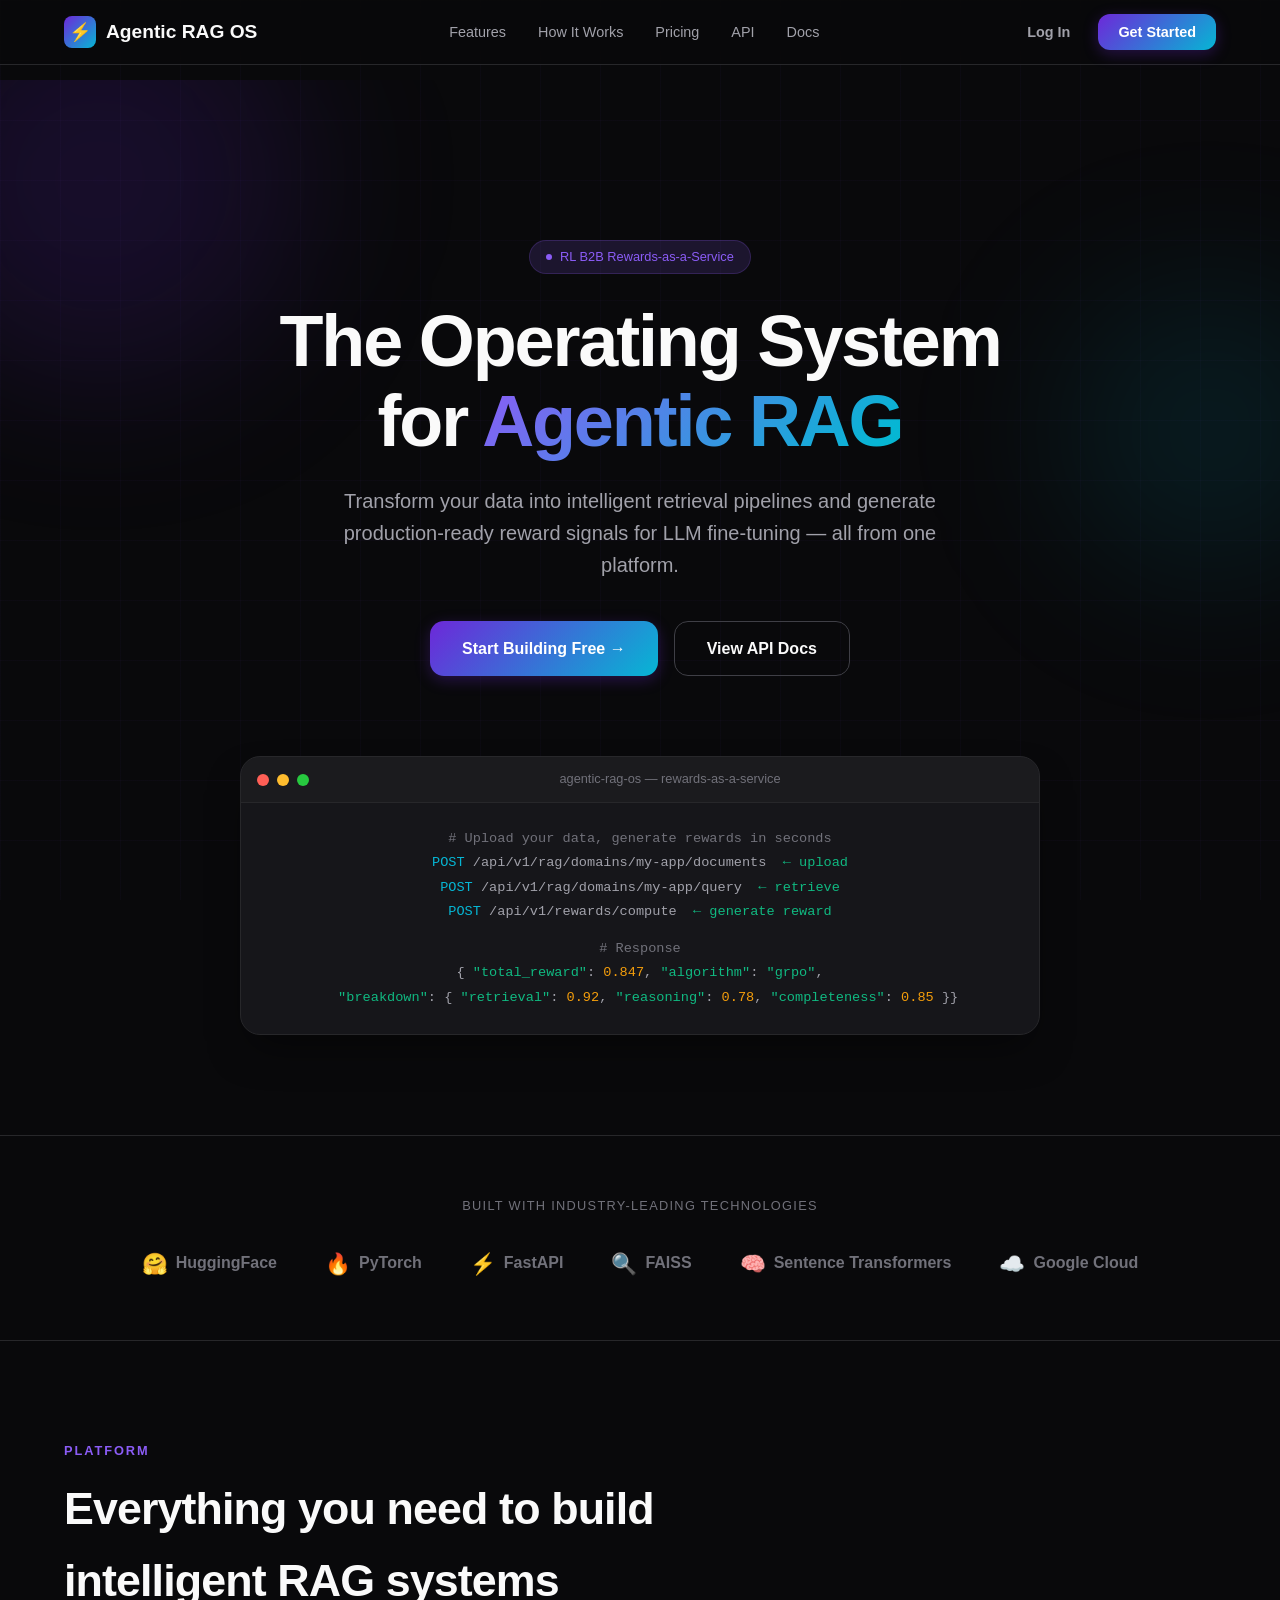
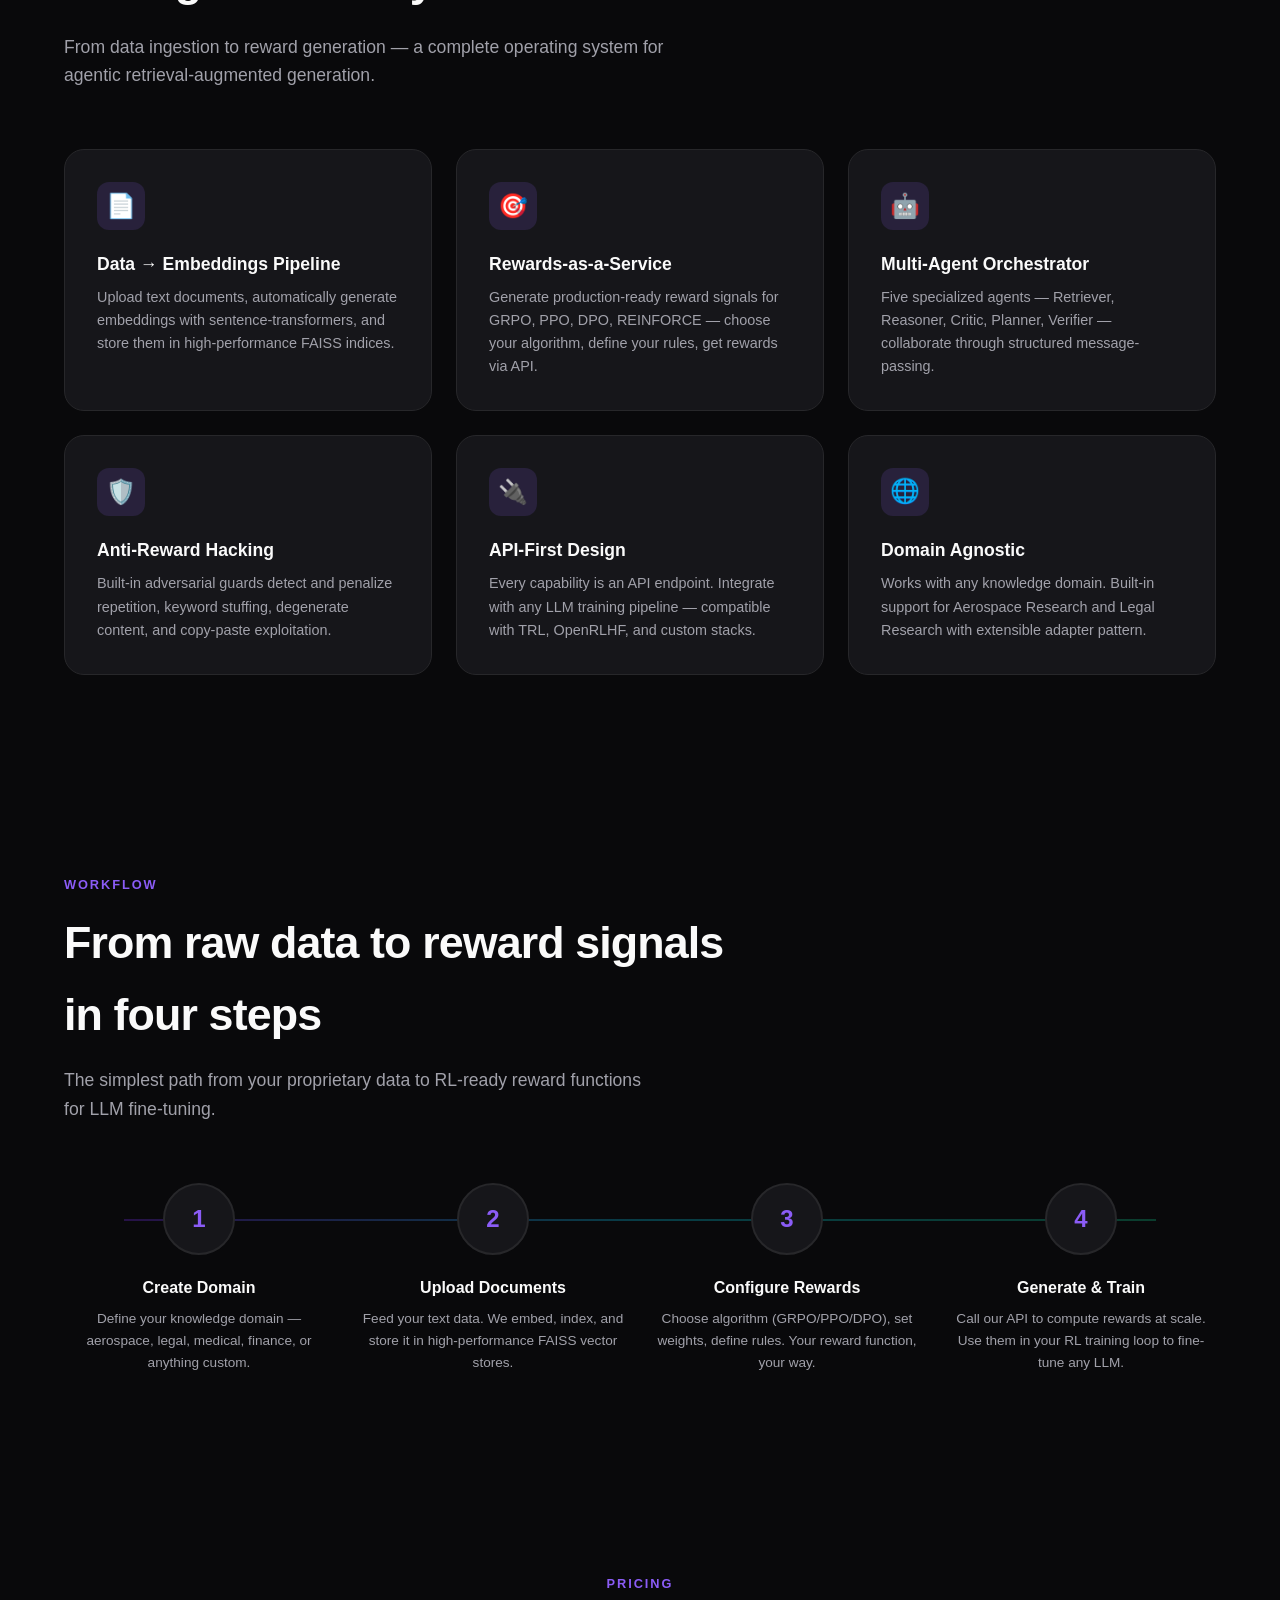
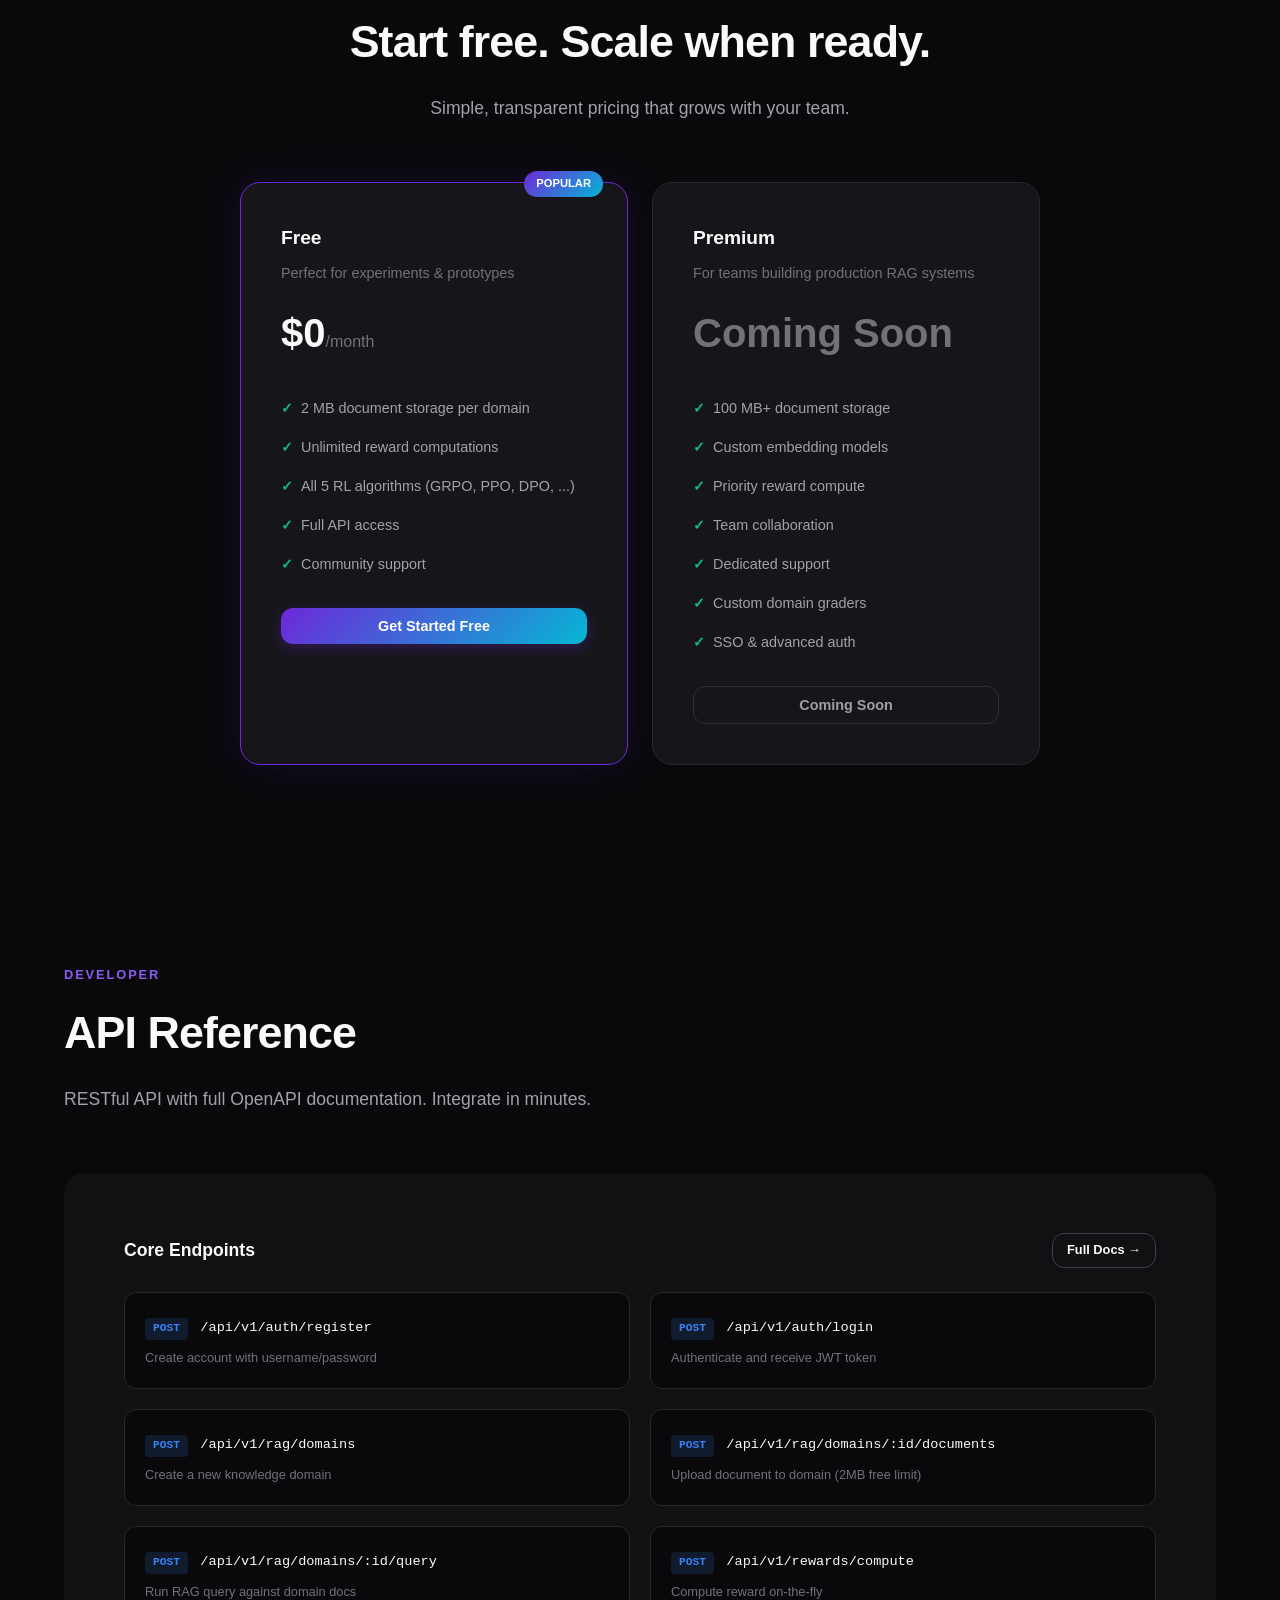
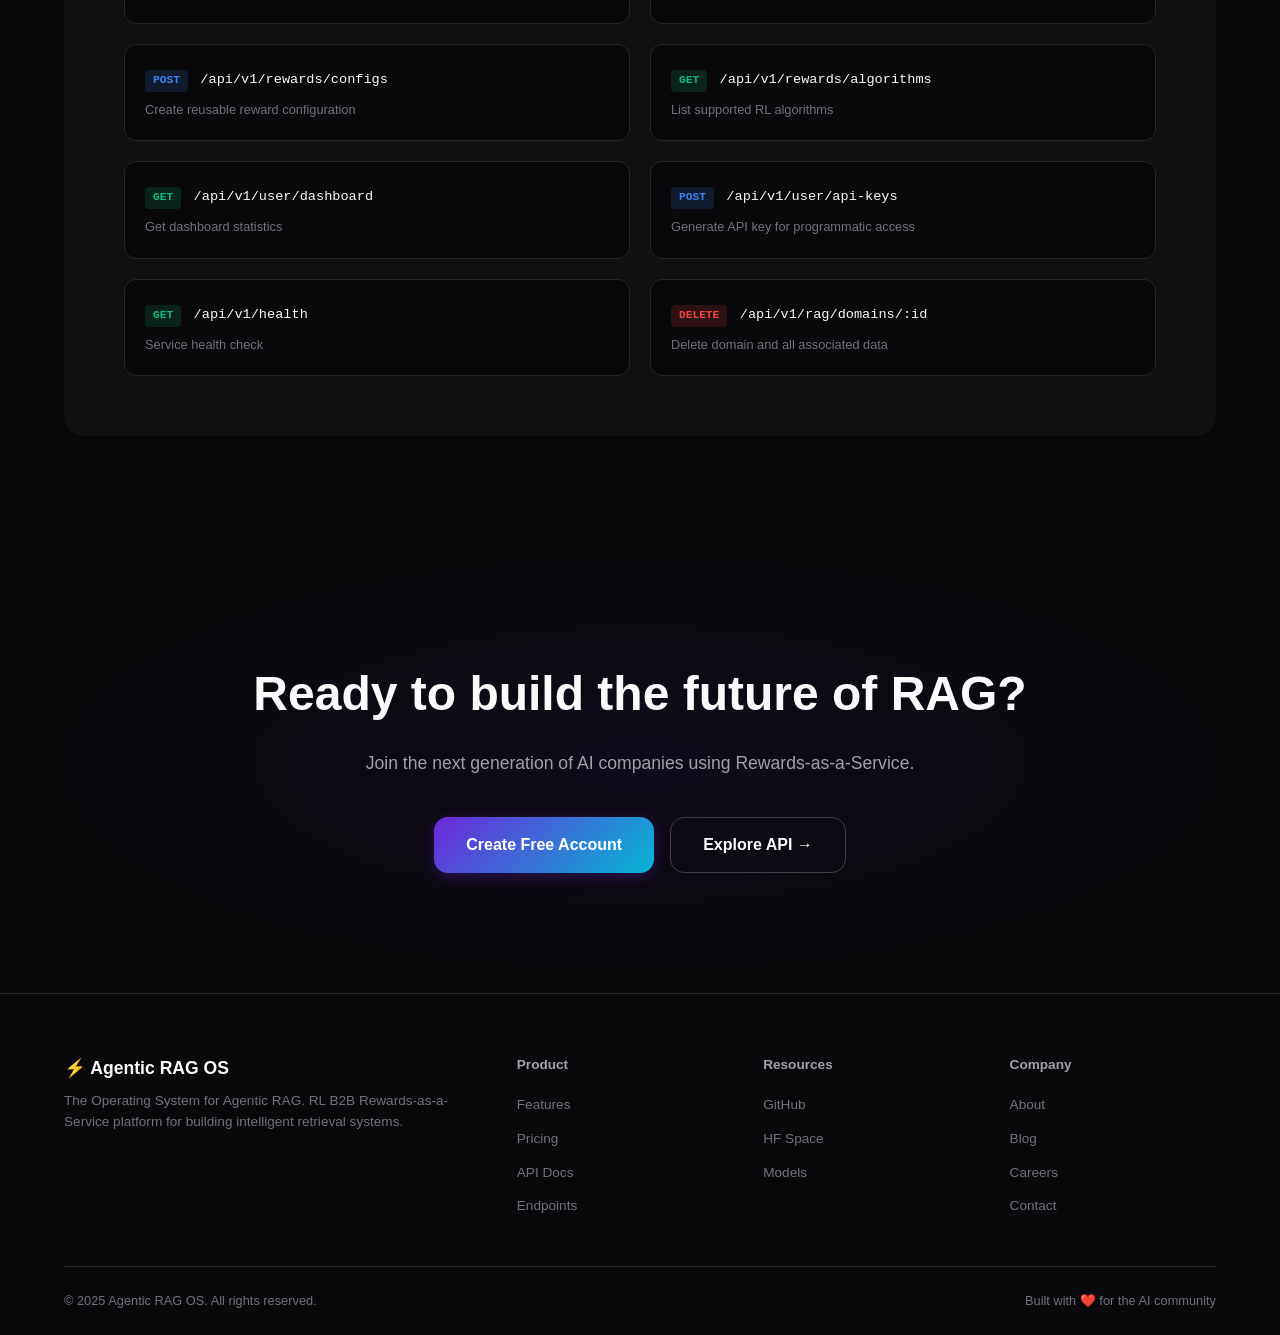
==== agentic_rag_os/frontend/index.html @ 62d11c6d "feat: add Agentic RAG OS — full-stack RL B2B RaaS platform - Full backend API (FastAPI): auth, RAG p" ====
<!DOCTYPE html>
<html lang="en">
<head>
    <meta charset="UTF-8">
    <meta name="viewport" content="width=device-width, initial-scale=1.0">
    <title>Agentic RAG OS — The Operating System for Agentic RAG</title>
    <link rel="icon" type="image/svg+xml" href="data:image/svg+xml,<svg xmlns='http://www.w3.org/2000/svg' viewBox='0 0 100 100'><text y='.9em' font-size='90'>⚡</text></svg>">
    <style>
        /* ============================================================
           AGENTIC RAG OS — Dark Theme Premium UI
           ============================================================ */
        :root {
            --bg-primary: #09090b;
            --bg-secondary: #111113;
            --bg-card: #16161a;
            --bg-card-hover: #1c1c21;
            --border: #27272a;
            --border-light: #3f3f46;
            --text-primary: #fafafa;
            --text-secondary: #a1a1aa;
            --text-muted: #71717a;
            --accent: #6d28d9;
            --accent-light: #8b5cf6;
            --accent-glow: rgba(139, 92, 246, 0.15);
            --accent-2: #06b6d4;
            --accent-3: #10b981;
            --gradient-1: linear-gradient(135deg, #6d28d9 0%, #06b6d4 100%);
            --gradient-2: linear-gradient(135deg, #8b5cf6 0%, #06b6d4 50%, #10b981 100%);
            --radius: 12px;
            --radius-lg: 20px;
            --shadow: 0 4px 6px -1px rgba(0,0,0,0.3);
            --shadow-lg: 0 20px 40px -12px rgba(0,0,0,0.5);
            --transition: all 0.3s cubic-bezier(0.4, 0, 0.2, 1);
        }

        * { margin: 0; padding: 0; box-sizing: border-box; }

        html {
            scroll-behavior: smooth;
            font-size: 16px;
        }

        body {
            font-family: -apple-system, BlinkMacSystemFont, 'Inter', 'Segoe UI', sans-serif;
            background: var(--bg-primary);
            color: var(--text-primary);
            line-height: 1.6;
            overflow-x: hidden;
            -webkit-font-smoothing: antialiased;
        }

        /* ---- Scrollbar ---- */
        ::-webkit-scrollbar { width: 6px; }
        ::-webkit-scrollbar-track { background: transparent; }
        ::-webkit-scrollbar-thumb { background: var(--border-light); border-radius: 3px; }

        /* ---- Animations ---- */
        @keyframes fadeInUp {
            from { opacity: 0; transform: translateY(30px); }
            to { opacity: 1; transform: translateY(0); }
        }
        @keyframes fadeIn {
            from { opacity: 0; }
            to { opacity: 1; }
        }
        @keyframes float {
            0%, 100% { transform: translateY(0); }
            50% { transform: translateY(-10px); }
        }
        @keyframes pulse-glow {
            0%, 100% { box-shadow: 0 0 20px rgba(139, 92, 246, 0.1); }
            50% { box-shadow: 0 0 40px rgba(139, 92, 246, 0.3); }
        }
        @keyframes gradient-shift {
            0% { background-position: 0% 50%; }
            50% { background-position: 100% 50%; }
            100% { background-position: 0% 50%; }
        }
        @keyframes slide-in-right {
            from { opacity: 0; transform: translateX(40px); }
            to { opacity: 1; transform: translateX(0); }
        }
        @keyframes orbit {
            from { transform: rotate(0deg) translateX(120px) rotate(0deg); }
            to { transform: rotate(360deg) translateX(120px) rotate(-360deg); }
        }
        @keyframes typewriter {
            from { width: 0; }
            to { width: 100%; }
        }
        @keyframes blink {
            50% { border-color: transparent; }
        }
        @keyframes count-up {
            from { opacity: 0; transform: scale(0.5); }
            to { opacity: 1; transform: scale(1); }
        }
        @keyframes shimmer {
            0% { background-position: -200% 0; }
            100% { background-position: 200% 0; }
        }

        .animate-in { animation: fadeInUp 0.7s ease-out forwards; opacity: 0; }
        .animate-in:nth-child(2) { animation-delay: 0.1s; }
        .animate-in:nth-child(3) { animation-delay: 0.2s; }
        .animate-in:nth-child(4) { animation-delay: 0.3s; }

        /* ---- Grid Background ---- */
        .grid-bg {
            position: fixed;
            inset: 0;
            background-image:
                linear-gradient(rgba(139,92,246,0.03) 1px, transparent 1px),
                linear-gradient(90deg, rgba(139,92,246,0.03) 1px, transparent 1px);
            background-size: 60px 60px;
            pointer-events: none;
            z-index: 0;
        }

        /* ---- Glow Orbs ---- */
        .glow-orb {
            position: absolute;
            border-radius: 50%;
            filter: blur(80px);
            pointer-events: none;
            z-index: 0;
        }
        .glow-orb-1 { width: 400px; height: 400px; background: rgba(109,40,217,0.15); top: -100px; left: -100px; }
        .glow-orb-2 { width: 300px; height: 300px; background: rgba(6,182,212,0.1); top: 200px; right: -80px; }
        .glow-orb-3 { width: 350px; height: 350px; background: rgba(16,185,129,0.08); bottom: -100px; left: 30%; }

        /* ---- Container ---- */
        .container {
            max-width: 1200px;
            margin: 0 auto;
            padding: 0 24px;
            position: relative;
            z-index: 1;
        }

        /* ============ NAVBAR ============ */
        .navbar {
            position: fixed;
            top: 0;
            left: 0;
            right: 0;
            z-index: 100;
            background: rgba(9,9,11,0.8);
            backdrop-filter: blur(20px);
            border-bottom: 1px solid var(--border);
            transition: var(--transition);
        }
        .navbar .container {
            display: flex;
            align-items: center;
            justify-content: space-between;
            height: 64px;
        }
        .nav-brand {
            display: flex;
            align-items: center;
            gap: 10px;
            font-size: 1.2rem;
            font-weight: 700;
            text-decoration: none;
            color: var(--text-primary);
        }
        .nav-brand .logo {
            width: 32px;
            height: 32px;
            background: var(--gradient-1);
            border-radius: 8px;
            display: flex;
            align-items: center;
            justify-content: center;
            font-size: 18px;
        }
        .nav-links {
            display: flex;
            align-items: center;
            gap: 32px;
            list-style: none;
        }
        .nav-links a {
            color: var(--text-secondary);
            text-decoration: none;
            font-size: 0.9rem;
            font-weight: 500;
            transition: var(--transition);
        }
        .nav-links a:hover { color: var(--text-primary); }
        .nav-actions { display: flex; gap: 12px; align-items: center; }

        /* ---- Buttons ---- */
        .btn {
            display: inline-flex;
            align-items: center;
            gap: 8px;
            padding: 10px 20px;
            border-radius: var(--radius);
            font-size: 0.9rem;
            font-weight: 600;
            cursor: pointer;
            border: none;
            transition: var(--transition);
            text-decoration: none;
        }
        .btn-primary {
            background: var(--gradient-1);
            color: white;
            box-shadow: 0 4px 15px rgba(109,40,217,0.3);
        }
        .btn-primary:hover {
            transform: translateY(-2px);
            box-shadow: 0 8px 25px rgba(109,40,217,0.4);
        }
        .btn-secondary {
            background: transparent;
            color: var(--text-primary);
            border: 1px solid var(--border-light);
        }
        .btn-secondary:hover {
            background: var(--bg-card);
            border-color: var(--accent-light);
        }
        .btn-ghost {
            background: transparent;
            color: var(--text-secondary);
            padding: 8px 16px;
        }
        .btn-ghost:hover { color: var(--text-primary); }
        .btn-lg { padding: 14px 32px; font-size: 1rem; border-radius: 14px; }
        .btn-sm { padding: 6px 14px; font-size: 0.8rem; }
        .btn-icon { padding: 8px; border-radius: 8px; }

        /* ============ HERO ============ */
        .hero {
            padding: 160px 0 100px;
            position: relative;
            overflow: hidden;
            text-align: center;
        }
        .hero-badge {
            display: inline-flex;
            align-items: center;
            gap: 8px;
            padding: 6px 16px;
            background: var(--accent-glow);
            border: 1px solid rgba(139,92,246,0.2);
            border-radius: 100px;
            font-size: 0.8rem;
            color: var(--accent-light);
            margin-bottom: 28px;
            animation: fadeIn 0.8s ease-out;
        }
        .hero-badge .dot {
            width: 6px;
            height: 6px;
            background: var(--accent-light);
            border-radius: 50%;
            animation: pulse-glow 2s ease-in-out infinite;
        }
        .hero h1 {
            font-size: clamp(2.5rem, 6vw, 4.5rem);
            font-weight: 800;
            line-height: 1.1;
            letter-spacing: -0.03em;
            margin-bottom: 24px;
            animation: fadeInUp 0.8s ease-out;
        }
        .hero h1 .gradient-text {
            background: var(--gradient-2);
            background-size: 200% auto;
            -webkit-background-clip: text;
            -webkit-text-fill-color: transparent;
            animation: gradient-shift 4s ease infinite;
        }
        .hero-subtitle {
            font-size: 1.25rem;
            color: var(--text-secondary);
            max-width: 640px;
            margin: 0 auto 40px;
            animation: fadeInUp 0.8s ease-out 0.2s forwards;
            opacity: 0;
        }
        .hero-actions {
            display: flex;
            gap: 16px;
            justify-content: center;
            animation: fadeInUp 0.8s ease-out 0.4s forwards;
            opacity: 0;
        }

        /* Hero visual */
        .hero-visual {
            margin-top: 80px;
            position: relative;
            animation: fadeInUp 1s ease-out 0.6s forwards;
            opacity: 0;
        }
        .hero-terminal {
            background: var(--bg-card);
            border: 1px solid var(--border);
            border-radius: var(--radius-lg);
            padding: 0;
            max-width: 800px;
            margin: 0 auto;
            overflow: hidden;
            box-shadow: var(--shadow-lg);
        }
        .terminal-header {
            display: flex;
            align-items: center;
            gap: 8px;
            padding: 12px 16px;
            background: rgba(255,255,255,0.02);
            border-bottom: 1px solid var(--border);
        }
        .terminal-dot {
            width: 12px;
            height: 12px;
            border-radius: 50%;
        }
        .terminal-dot.red { background: #ff5f56; }
        .terminal-dot.yellow { background: #ffbd2e; }
        .terminal-dot.green { background: #27c93f; }
        .terminal-title {
            flex: 1;
            text-align: center;
            font-size: 0.8rem;
            color: var(--text-muted);
        }
        .terminal-body {
            padding: 24px;
            font-family: 'SF Mono', 'Fira Code', monospace;
            font-size: 0.85rem;
            line-height: 1.8;
            color: var(--text-secondary);
        }
        .terminal-body .cmd { color: var(--accent-2); }
        .terminal-body .str { color: var(--accent-3); }
        .terminal-body .comment { color: var(--text-muted); }
        .terminal-body .num { color: #f59e0b; }

        /* ============ LOGOS BAR ============ */
        .logos-bar {
            padding: 60px 0;
            border-top: 1px solid var(--border);
            border-bottom: 1px solid var(--border);
        }
        .logos-bar p {
            text-align: center;
            font-size: 0.8rem;
            color: var(--text-muted);
            text-transform: uppercase;
            letter-spacing: 0.1em;
            margin-bottom: 30px;
        }
        .logos-grid {
            display: flex;
            justify-content: center;
            align-items: center;
            gap: 48px;
            flex-wrap: wrap;
        }
        .logo-item {
            font-size: 1rem;
            font-weight: 600;
            color: var(--text-muted);
            transition: var(--transition);
            display: flex;
            align-items: center;
            gap: 8px;
        }
        .logo-item:hover { color: var(--text-secondary); }
        .logo-item span { font-size: 1.3rem; }

        /* ============ SECTION BASE ============ */
        section {
            padding: 100px 0;
            position: relative;
        }
        .section-label {
            font-size: 0.8rem;
            text-transform: uppercase;
            letter-spacing: 0.15em;
            color: var(--accent-light);
            font-weight: 600;
            margin-bottom: 12px;
        }
        .section-title {
            font-size: clamp(1.8rem, 4vw, 2.8rem);
            font-weight: 800;
            letter-spacing: -0.02em;
            margin-bottom: 16px;
        }
        .section-desc {
            font-size: 1.1rem;
            color: var(--text-secondary);
            max-width: 600px;
            margin-bottom: 60px;
        }

        /* ============ FEATURES ============ */
        .features-grid {
            display: grid;
            grid-template-columns: repeat(3, 1fr);
            gap: 24px;
        }
        .feature-card {
            background: var(--bg-card);
            border: 1px solid var(--border);
            border-radius: var(--radius-lg);
            padding: 32px;
            transition: var(--transition);
            position: relative;
            overflow: hidden;
        }
        .feature-card::before {
            content: '';
            position: absolute;
            top: 0;
            left: 0;
            right: 0;
            height: 2px;
            background: var(--gradient-1);
            opacity: 0;
            transition: var(--transition);
        }
        .feature-card:hover {
            border-color: var(--border-light);
            transform: translateY(-4px);
            box-shadow: var(--shadow-lg);
        }
        .feature-card:hover::before { opacity: 1; }
        .feature-icon {
            width: 48px;
            height: 48px;
            border-radius: 12px;
            display: flex;
            align-items: center;
            justify-content: center;
            font-size: 24px;
            margin-bottom: 20px;
            background: var(--accent-glow);
        }
        .feature-card h3 {
            font-size: 1.1rem;
            font-weight: 700;
            margin-bottom: 8px;
        }
        .feature-card p {
            color: var(--text-secondary);
            font-size: 0.9rem;
        }

        /* ============ HOW IT WORKS ============ */
        .steps-container {
            display: grid;
            grid-template-columns: repeat(4, 1fr);
            gap: 24px;
            position: relative;
        }
        .steps-container::before {
            content: '';
            position: absolute;
            top: 36px;
            left: 60px;
            right: 60px;
            height: 2px;
            background: linear-gradient(90deg, var(--accent) 0%, var(--accent-2) 50%, var(--accent-3) 100%);
            opacity: 0.3;
        }
        .step-item {
            text-align: center;
            position: relative;
        }
        .step-number {
            width: 72px;
            height: 72px;
            border-radius: 50%;
            background: var(--bg-card);
            border: 2px solid var(--border);
            display: flex;
            align-items: center;
            justify-content: center;
            margin: 0 auto 20px;
            font-size: 1.5rem;
            font-weight: 800;
            color: var(--accent-light);
            transition: var(--transition);
            position: relative;
            z-index: 1;
        }
        .step-item:hover .step-number {
            border-color: var(--accent-light);
            box-shadow: 0 0 30px rgba(139,92,246,0.2);
        }
        .step-item h3 {
            font-size: 1rem;
            font-weight: 700;
            margin-bottom: 8px;
        }
        .step-item p {
            font-size: 0.85rem;
            color: var(--text-secondary);
        }

        /* ============ PRICING ============ */
        .pricing-grid {
            display: grid;
            grid-template-columns: repeat(2, 1fr);
            gap: 24px;
            max-width: 800px;
            margin: 0 auto;
        }
        .price-card {
            background: var(--bg-card);
            border: 1px solid var(--border);
            border-radius: var(--radius-lg);
            padding: 40px;
            transition: var(--transition);
        }
        .price-card.featured {
            border-color: var(--accent);
            box-shadow: 0 0 40px rgba(109,40,217,0.15);
            position: relative;
        }
        .price-card.featured::before {
            content: 'POPULAR';
            position: absolute;
            top: -12px;
            right: 24px;
            background: var(--gradient-1);
            color: white;
            font-size: 0.7rem;
            font-weight: 700;
            padding: 4px 12px;
            border-radius: 100px;
        }
        .price-card h3 {
            font-size: 1.2rem;
            font-weight: 700;
            margin-bottom: 8px;
        }
        .price-card .price {
            font-size: 2.5rem;
            font-weight: 800;
            margin: 16px 0;
        }
        .price-card .price span { font-size: 1rem; color: var(--text-muted); font-weight: 400; }
        .price-card ul {
            list-style: none;
            margin: 24px 0;
        }
        .price-card li {
            padding: 8px 0;
            font-size: 0.9rem;
            color: var(--text-secondary);
            display: flex;
            align-items: center;
            gap: 8px;
        }
        .price-card li::before {
            content: '✓';
            color: var(--accent-3);
            font-weight: 700;
        }

        /* ============ API DOCS ============ */
        .api-section { background: var(--bg-secondary); border-radius: var(--radius-lg); padding: 60px; margin-top: 40px; }
        .api-grid { display: grid; grid-template-columns: repeat(2, 1fr); gap: 20px; }
        .api-card {
            background: var(--bg-primary);
            border: 1px solid var(--border);
            border-radius: var(--radius);
            padding: 20px;
            transition: var(--transition);
        }
        .api-card:hover {
            border-color: var(--border-light);
        }
        .api-method {
            display: inline-block;
            padding: 2px 8px;
            border-radius: 4px;
            font-size: 0.7rem;
            font-weight: 700;
            font-family: monospace;
            margin-right: 8px;
        }
        .api-method.get { background: rgba(16,185,129,0.15); color: #10b981; }
        .api-method.post { background: rgba(59,130,246,0.15); color: #3b82f6; }
        .api-method.delete { background: rgba(239,68,68,0.15); color: #ef4444; }
        .api-path {
            font-family: 'SF Mono', monospace;
            font-size: 0.85rem;
            color: var(--text-primary);
        }
        .api-desc {
            font-size: 0.8rem;
            color: var(--text-muted);
            margin-top: 8px;
        }

        /* ============ CTA ============ */
        .cta-section {
            text-align: center;
            padding: 120px 0;
            position: relative;
        }
        .cta-section::before {
            content: '';
            position: absolute;
            inset: 0;
            background: radial-gradient(ellipse at center, rgba(109,40,217,0.08) 0%, transparent 70%);
            pointer-events: none;
        }
        .cta-section h2 {
            font-size: clamp(2rem, 4vw, 3rem);
            font-weight: 800;
            margin-bottom: 16px;
        }
        .cta-section p {
            font-size: 1.1rem;
            color: var(--text-secondary);
            margin-bottom: 40px;
        }

        /* ============ FOOTER ============ */
        .footer {
            padding: 60px 0 30px;
            border-top: 1px solid var(--border);
        }
        .footer-grid {
            display: grid;
            grid-template-columns: 2fr 1fr 1fr 1fr;
            gap: 40px;
            margin-bottom: 40px;
        }
        .footer-brand h3 { font-size: 1.1rem; font-weight: 700; margin-bottom: 8px; }
        .footer-brand p { color: var(--text-muted); font-size: 0.85rem; }
        .footer h4 { font-size: 0.85rem; font-weight: 600; margin-bottom: 16px; color: var(--text-secondary); }
        .footer ul { list-style: none; }
        .footer li { margin-bottom: 8px; }
        .footer a { color: var(--text-muted); text-decoration: none; font-size: 0.85rem; transition: var(--transition); }
        .footer a:hover { color: var(--text-primary); }
        .footer-bottom {
            display: flex;
            justify-content: space-between;
            align-items: center;
            padding-top: 24px;
            border-top: 1px solid var(--border);
            font-size: 0.8rem;
            color: var(--text-muted);
        }

        /* ============ DASHBOARD (SPA views) ============ */
        .app-view { display: none; min-height: 100vh; padding-top: 80px; }
        .app-view.active { display: block; }

        .dashboard-header {
            display: flex;
            justify-content: space-between;
            align-items: center;
            margin-bottom: 32px;
        }
        .dashboard-header h1 { font-size: 1.8rem; font-weight: 700; }

        .stats-grid {
            display: grid;
            grid-template-columns: repeat(4, 1fr);
            gap: 20px;
            margin-bottom: 40px;
        }
        .stat-card {
            background: var(--bg-card);
            border: 1px solid var(--border);
            border-radius: var(--radius);
            padding: 24px;
            transition: var(--transition);
        }
        .stat-card:hover { border-color: var(--border-light); }
        .stat-label { font-size: 0.8rem; color: var(--text-muted); margin-bottom: 8px; }
        .stat-value { font-size: 2rem; font-weight: 800; }
        .stat-value.accent { color: var(--accent-light); }

        .card {
            background: var(--bg-card);
            border: 1px solid var(--border);
            border-radius: var(--radius-lg);
            padding: 32px;
            margin-bottom: 24px;
        }
        .card h2 { font-size: 1.3rem; font-weight: 700; margin-bottom: 20px; }

        /* Tables */
        .data-table { width: 100%; border-collapse: collapse; }
        .data-table th {
            text-align: left;
            padding: 12px 16px;
            font-size: 0.8rem;
            font-weight: 600;
            color: var(--text-muted);
            text-transform: uppercase;
            letter-spacing: 0.05em;
            border-bottom: 1px solid var(--border);
        }
        .data-table td {
            padding: 12px 16px;
            font-size: 0.9rem;
            border-bottom: 1px solid var(--border);
            color: var(--text-secondary);
        }
        .data-table tr:hover td { background: rgba(255,255,255,0.02); }

        /* Forms */
        .form-group { margin-bottom: 20px; }
        .form-group label {
            display: block;
            font-size: 0.85rem;
            font-weight: 600;
            margin-bottom: 6px;
            color: var(--text-secondary);
        }
        .form-input {
            width: 100%;
            padding: 10px 14px;
            background: var(--bg-primary);
            border: 1px solid var(--border);
            border-radius: 8px;
            color: var(--text-primary);
            font-size: 0.9rem;
            transition: var(--transition);
        }
        .form-input:focus {
            outline: none;
            border-color: var(--accent-light);
            box-shadow: 0 0 0 3px var(--accent-glow);
        }
        .form-select {
            appearance: none;
            width: 100%;
            padding: 10px 14px;
            background: var(--bg-primary) url("data:image/svg+xml,%3Csvg xmlns='http://www.w3.org/2000/svg' width='12' height='8' fill='%2371717a'%3E%3Cpath d='M6 8L0 0h12z'/%3E%3C/svg%3E") no-repeat right 14px center;
            border: 1px solid var(--border);
            border-radius: 8px;
            color: var(--text-primary);
            font-size: 0.9rem;
            cursor: pointer;
        }
        textarea.form-input {
            resize: vertical;
            min-height: 100px;
            font-family: 'SF Mono', monospace;
            font-size: 0.85rem;
        }

        /* Tags */
        .tag {
            display: inline-block;
            padding: 2px 10px;
            border-radius: 100px;
            font-size: 0.75rem;
            font-weight: 600;
        }
        .tag-success { background: rgba(16,185,129,0.15); color: #10b981; }
        .tag-info { background: rgba(59,130,246,0.15); color: #3b82f6; }
        .tag-warning { background: rgba(245,158,11,0.15); color: #f59e0b; }

        /* Modal */
        .modal-overlay {
            display: none;
            position: fixed;
            inset: 0;
            background: rgba(0,0,0,0.6);
            backdrop-filter: blur(4px);
            z-index: 200;
            align-items: center;
            justify-content: center;
        }
        .modal-overlay.active { display: flex; }
        .modal {
            background: var(--bg-card);
            border: 1px solid var(--border);
            border-radius: var(--radius-lg);
            padding: 32px;
            width: 90%;
            max-width: 500px;
            animation: fadeInUp 0.3s ease-out;
        }
        .modal h2 { font-size: 1.3rem; margin-bottom: 20px; }
        .modal-actions { display: flex; gap: 12px; justify-content: flex-end; margin-top: 24px; }

        /* Toast */
        .toast-container {
            position: fixed;
            top: 80px;
            right: 24px;
            z-index: 300;
            display: flex;
            flex-direction: column;
            gap: 8px;
        }
        .toast {
            background: var(--bg-card);
            border: 1px solid var(--border);
            border-radius: var(--radius);
            padding: 12px 20px;
            font-size: 0.85rem;
            animation: slide-in-right 0.3s ease-out;
            box-shadow: var(--shadow-lg);
            max-width: 360px;
        }
        .toast.success { border-left: 3px solid var(--accent-3); }
        .toast.error { border-left: 3px solid #ef4444; }
        .toast.info { border-left: 3px solid var(--accent-2); }

        /* Auth Modal */
        .auth-tabs { display: flex; gap: 0; margin-bottom: 24px; }
        .auth-tab {
            flex: 1;
            padding: 12px;
            text-align: center;
            cursor: pointer;
            font-weight: 600;
            font-size: 0.9rem;
            color: var(--text-muted);
            border-bottom: 2px solid var(--border);
            transition: var(--transition);
            background: none;
            border-top: none;
            border-left: none;
            border-right: none;
        }
        .auth-tab.active { color: var(--accent-light); border-bottom-color: var(--accent-light); }
        .auth-divider {
            display: flex;
            align-items: center;
            gap: 16px;
            margin: 20px 0;
            color: var(--text-muted);
            font-size: 0.8rem;
        }
        .auth-divider::before, .auth-divider::after {
            content: '';
            flex: 1;
            height: 1px;
            background: var(--border);
        }
        .github-btn {
            width: 100%;
            padding: 12px;
            background: #24292e;
            color: white;
            border: 1px solid #444;
            border-radius: 8px;
            font-size: 0.9rem;
            font-weight: 600;
            cursor: pointer;
            display: flex;
            align-items: center;
            justify-content: center;
            gap: 10px;
            transition: var(--transition);
        }
        .github-btn:hover { background: #2d333b; }
        .github-btn svg { width: 20px; height: 20px; fill: white; }

        /* Reward playground */
        .reward-playground {
            background: var(--bg-secondary);
            border: 1px solid var(--border);
            border-radius: var(--radius-lg);
            padding: 32px;
        }
        .reward-result {
            margin-top: 24px;
            padding: 24px;
            background: var(--bg-primary);
            border: 1px solid var(--border);
            border-radius: var(--radius);
        }
        .reward-score {
            font-size: 3rem;
            font-weight: 800;
            text-align: center;
            margin: 16px 0;
        }
        .reward-breakdown {
            display: grid;
            grid-template-columns: repeat(auto-fit, minmax(150px, 1fr));
            gap: 12px;
        }
        .reward-bar {
            background: var(--bg-card);
            border-radius: 8px;
            padding: 12px;
        }
        .reward-bar-label {
            font-size: 0.75rem;
            color: var(--text-muted);
            margin-bottom: 8px;
        }
        .reward-bar-track {
            width: 100%;
            height: 6px;
            background: var(--border);
            border-radius: 3px;
            overflow: hidden;
        }
        .reward-bar-fill {
            height: 100%;
            border-radius: 3px;
            transition: width 0.5s ease;
        }

        /* Mobile sidebar for dashboard */
        .sidebar { display: none; }

        /* ============ RESPONSIVE ============ */
        @media (max-width: 1024px) {
            .features-grid { grid-template-columns: repeat(2, 1fr); }
            .steps-container { grid-template-columns: repeat(2, 1fr); }
            .steps-container::before { display: none; }
            .footer-grid { grid-template-columns: repeat(2, 1fr); }
            .stats-grid { grid-template-columns: repeat(2, 1fr); }
            .api-grid { grid-template-columns: 1fr; }
        }
        @media (max-width: 768px) {
            .nav-links { display: none; }
            .features-grid { grid-template-columns: 1fr; }
            .pricing-grid { grid-template-columns: 1fr; }
            .steps-container { grid-template-columns: 1fr; }
            .footer-grid { grid-template-columns: 1fr; }
            .hero h1 { font-size: 2.2rem; }
            .stats-grid { grid-template-columns: 1fr 1fr; }
        }
    </style>
</head>
<body>
    <div class="grid-bg"></div>
    <div class="toast-container" id="toastContainer"></div>

    <!-- ============ NAVBAR ============ -->
    <nav class="navbar" id="navbar">
        <div class="container">
            <a href="#" class="nav-brand" onclick="showView('landing')">
                <div class="logo">⚡</div>
                <span>Agentic RAG OS</span>
            </a>
            <ul class="nav-links" id="navLinks">
                <li><a href="#features" onclick="showView('landing')">Features</a></li>
                <li><a href="#how-it-works" onclick="showView('landing')">How It Works</a></li>
                <li><a href="#pricing" onclick="showView('landing')">Pricing</a></li>
                <li><a href="#api-reference" onclick="showView('landing')">API</a></li>
                <li><a href="/api/docs" target="_blank">Docs</a></li>
            </ul>
            <div class="nav-actions" id="navActions">
                <button class="btn btn-ghost" id="navLoginBtn" onclick="showAuthModal()">Log In</button>
                <button class="btn btn-primary" id="navSignupBtn" onclick="showAuthModal('register')">Get Started</button>
                <div style="display:none" id="navUserMenu">
                    <button class="btn btn-secondary btn-sm" onclick="showView('dashboard')">Dashboard</button>
                    <button class="btn btn-ghost btn-sm" onclick="logout()">Logout</button>
                </div>
            </div>
        </div>
    </nav>

    <!-- ============ AUTH MODAL ============ -->
    <div class="modal-overlay" id="authModal">
        <div class="modal">
            <div class="auth-tabs">
                <button class="auth-tab active" id="tabLogin" onclick="switchAuthTab('login')">Sign In</button>
                <button class="auth-tab" id="tabRegister" onclick="switchAuthTab('register')">Create Account</button>
            </div>

            <button class="github-btn" onclick="githubLogin()">
                <svg viewBox="0 0 24 24"><path d="M12 0C5.37 0 0 5.37 0 12c0 5.31 3.435 9.795 8.205 11.385.6.105.825-.255.825-.57 0-.285-.015-1.23-.015-2.235-3.015.555-3.795-.735-4.035-1.41-.135-.345-.72-1.41-1.23-1.695-.42-.225-1.02-.78-.015-.795.945-.015 1.62.87 1.845 1.23 1.08 1.815 2.805 1.305 3.495.99.105-.78.42-1.305.765-1.605-2.67-.3-5.46-1.335-5.46-5.925 0-1.305.465-2.385 1.23-3.225-.12-.3-.54-1.53.12-3.18 0 0 1.005-.315 3.3 1.23.96-.27 1.98-.405 3-.405s2.04.135 3 .405c2.295-1.56 3.3-1.23 3.3-1.23.66 1.65.24 2.88.12 3.18.765.84 1.23 1.905 1.23 3.225 0 4.605-2.805 5.625-5.475 5.925.435.375.81 1.095.81 2.22 0 1.605-.015 2.895-.015 3.3 0 .315.225.69.825.57A12.02 12.02 0 0024 12c0-6.63-5.37-12-12-12z"/></svg>
                Continue with GitHub
            </button>

            <div class="auth-divider">or</div>

            <form id="authForm" onsubmit="handleAuth(event)">
                <div class="form-group" id="usernameGroup">
                    <label>Username</label>
                    <input type="text" class="form-input" id="authUsername" placeholder="your_username" required>
                </div>
                <div class="form-group" id="emailGroup" style="display:none">
                    <label>Email</label>
                    <input type="email" class="form-input" id="authEmail" placeholder="you@company.com">
                </div>
                <div class="form-group">
                    <label>Password</label>
                    <input type="password" class="form-input" id="authPassword" placeholder="••••••••" required minlength="8">
                </div>
                <button type="submit" class="btn btn-primary" style="width:100%; justify-content:center; margin-top:8px;" id="authSubmitBtn">Sign In</button>
            </form>

            <div style="text-align:center; margin-top:16px">
                <button class="btn btn-ghost btn-sm" onclick="closeAuthModal()">Cancel</button>
            </div>
        </div>
    </div>

    <!-- ============ LANDING PAGE ============ -->
    <div class="app-view active" id="viewLanding">
        <!-- HERO -->
        <section class="hero">
            <div class="glow-orb glow-orb-1"></div>
            <div class="glow-orb glow-orb-2"></div>
            <div class="container">
                <div class="hero-badge">
                    <span class="dot"></span>
                    RL B2B Rewards-as-a-Service
                </div>
                <h1>
                    The Operating System<br>
                    for <span class="gradient-text">Agentic RAG</span>
                </h1>
                <p class="hero-subtitle">
                    Transform your data into intelligent retrieval pipelines and generate production-ready reward signals for LLM fine-tuning — all from one platform.
                </p>
                <div class="hero-actions">
                    <button class="btn btn-primary btn-lg" onclick="showAuthModal('register')">Start Building Free →</button>
                    <a href="/api/docs" target="_blank" class="btn btn-secondary btn-lg">View API Docs</a>
                </div>

                <div class="hero-visual">
                    <div class="hero-terminal">
                        <div class="terminal-header">
                            <span class="terminal-dot red"></span>
                            <span class="terminal-dot yellow"></span>
                            <span class="terminal-dot green"></span>
                            <span class="terminal-title">agentic-rag-os — rewards-as-a-service</span>
                        </div>
                        <div class="terminal-body">
                            <div><span class="comment"># Upload your data, generate rewards in seconds</span></div>
                            <div><span class="cmd">POST</span> /api/v1/rag/domains/my-app/documents &nbsp;<span class="str">← upload</span></div>
                            <div><span class="cmd">POST</span> /api/v1/rag/domains/my-app/query &nbsp;<span class="str">← retrieve</span></div>
                            <div><span class="cmd">POST</span> /api/v1/rewards/compute &nbsp;<span class="str">← generate reward</span></div>
                            <div style="margin-top:12px"><span class="comment"># Response</span></div>
                            <div>{ <span class="str">"total_reward"</span>: <span class="num">0.847</span>, <span class="str">"algorithm"</span>: <span class="str">"grpo"</span>,</div>
                            <div>&nbsp;&nbsp;<span class="str">"breakdown"</span>: { <span class="str">"retrieval"</span>: <span class="num">0.92</span>, <span class="str">"reasoning"</span>: <span class="num">0.78</span>, <span class="str">"completeness"</span>: <span class="num">0.85</span> }}</div>
                        </div>
                    </div>
                </div>
            </div>
        </section>

        <!-- LOGOS BAR -->
        <section class="logos-bar">
            <div class="container">
                <p>Built with industry-leading technologies</p>
                <div class="logos-grid">
                    <div class="logo-item"><span>🤗</span> HuggingFace</div>
                    <div class="logo-item"><span>🔥</span> PyTorch</div>
                    <div class="logo-item"><span>⚡</span> FastAPI</div>
                    <div class="logo-item"><span>🔍</span> FAISS</div>
                    <div class="logo-item"><span>🧠</span> Sentence Transformers</div>
                    <div class="logo-item"><span>☁️</span> Google Cloud</div>
                </div>
            </div>
        </section>

        <!-- FEATURES -->
        <section id="features">
            <div class="container">
                <div class="section-label">Platform</div>
                <h2 class="section-title">Everything you need to build<br>intelligent RAG systems</h2>
                <p class="section-desc">From data ingestion to reward generation — a complete operating system for agentic retrieval-augmented generation.</p>

                <div class="features-grid">
                    <div class="feature-card animate-in">
                        <div class="feature-icon">📄</div>
                        <h3>Data → Embeddings Pipeline</h3>
                        <p>Upload text documents, automatically generate embeddings with sentence-transformers, and store them in high-performance FAISS indices.</p>
                    </div>
                    <div class="feature-card animate-in">
                        <div class="feature-icon">🎯</div>
                        <h3>Rewards-as-a-Service</h3>
                        <p>Generate production-ready reward signals for GRPO, PPO, DPO, REINFORCE — choose your algorithm, define your rules, get rewards via API.</p>
                    </div>
                    <div class="feature-card animate-in">
                        <div class="feature-icon">🤖</div>
                        <h3>Multi-Agent Orchestrator</h3>
                        <p>Five specialized agents — Retriever, Reasoner, Critic, Planner, Verifier — collaborate through structured message-passing.</p>
                    </div>
                    <div class="feature-card animate-in">
                        <div class="feature-icon">🛡️</div>
                        <h3>Anti-Reward Hacking</h3>
                        <p>Built-in adversarial guards detect and penalize repetition, keyword stuffing, degenerate content, and copy-paste exploitation.</p>
                    </div>
                    <div class="feature-card animate-in">
                        <div class="feature-icon">🔌</div>
                        <h3>API-First Design</h3>
                        <p>Every capability is an API endpoint. Integrate with any LLM training pipeline — compatible with TRL, OpenRLHF, and custom stacks.</p>
                    </div>
                    <div class="feature-card animate-in">
                        <div class="feature-icon">🌐</div>
                        <h3>Domain Agnostic</h3>
                        <p>Works with any knowledge domain. Built-in support for Aerospace Research and Legal Research with extensible adapter pattern.</p>
                    </div>
                </div>
            </div>
        </section>

        <!-- HOW IT WORKS -->
        <section id="how-it-works">
            <div class="container">
                <div class="section-label">Workflow</div>
                <h2 class="section-title">From raw data to reward signals<br>in four steps</h2>
                <p class="section-desc">The simplest path from your proprietary data to RL-ready reward functions for LLM fine-tuning.</p>

                <div class="steps-container">
                    <div class="step-item animate-in">
                        <div class="step-number">1</div>
                        <h3>Create Domain</h3>
                        <p>Define your knowledge domain — aerospace, legal, medical, finance, or anything custom.</p>
                    </div>
                    <div class="step-item animate-in">
                        <div class="step-number">2</div>
                        <h3>Upload Documents</h3>
                        <p>Feed your text data. We embed, index, and store it in high-performance FAISS vector stores.</p>
                    </div>
                    <div class="step-item animate-in">
                        <div class="step-number">3</div>
                        <h3>Configure Rewards</h3>
                        <p>Choose algorithm (GRPO/PPO/DPO), set weights, define rules. Your reward function, your way.</p>
                    </div>
                    <div class="step-item animate-in">
                        <div class="step-number">4</div>
                        <h3>Generate & Train</h3>
                        <p>Call our API to compute rewards at scale. Use them in your RL training loop to fine-tune any LLM.</p>
                    </div>
                </div>
            </div>
        </section>

        <!-- PRICING -->
        <section id="pricing">
            <div class="container">
                <div style="text-align:center">
                    <div class="section-label">Pricing</div>
                    <h2 class="section-title">Start free. Scale when ready.</h2>
                    <p class="section-desc" style="margin:0 auto 60px">Simple, transparent pricing that grows with your team.</p>
                </div>

                <div class="pricing-grid">
                    <div class="price-card featured">
                        <h3>Free</h3>
                        <p style="color:var(--text-muted);font-size:0.9rem">Perfect for experiments & prototypes</p>
                        <div class="price">$0<span>/month</span></div>
                        <ul>
                            <li>2 MB document storage per domain</li>
                            <li>Unlimited reward computations</li>
                            <li>All 5 RL algorithms (GRPO, PPO, DPO, ...)</li>
                            <li>Full API access</li>
                            <li>Community support</li>
                        </ul>
                        <button class="btn btn-primary" style="width:100%;justify-content:center" onclick="showAuthModal('register')">Get Started Free</button>
                    </div>
                    <div class="price-card">
                        <h3>Premium</h3>
                        <p style="color:var(--text-muted);font-size:0.9rem">For teams building production RAG systems</p>
                        <div class="price" style="color:var(--text-muted)">Coming Soon</div>
                        <ul>
                            <li>100 MB+ document storage</li>
                            <li>Custom embedding models</li>
                            <li>Priority reward compute</li>
                            <li>Team collaboration</li>
                            <li>Dedicated support</li>
                            <li>Custom domain graders</li>
                            <li>SSO & advanced auth</li>
                        </ul>
                        <button class="btn btn-secondary" style="width:100%;justify-content:center; opacity:0.6" disabled>Coming Soon</button>
                    </div>
                </div>
            </div>
        </section>

        <!-- API REFERENCE -->
        <section id="api-reference">
            <div class="container">
                <div class="section-label">Developer</div>
                <h2 class="section-title">API Reference</h2>
                <p class="section-desc">RESTful API with full OpenAPI documentation. Integrate in minutes.</p>

                <div class="api-section">
                    <div style="display:flex; justify-content:space-between; align-items:center; margin-bottom:24px">
                        <h3 style="font-size:1.1rem">Core Endpoints</h3>
                        <a href="/api/docs" target="_blank" class="btn btn-secondary btn-sm">Full Docs →</a>
                    </div>
                    <div class="api-grid">
                        <div class="api-card">
                            <span class="api-method post">POST</span>
                            <span class="api-path">/api/v1/auth/register</span>
                            <p class="api-desc">Create account with username/password</p>
                        </div>
                        <div class="api-card">
                            <span class="api-method post">POST</span>
                            <span class="api-path">/api/v1/auth/login</span>
                            <p class="api-desc">Authenticate and receive JWT token</p>
                        </div>
                        <div class="api-card">
                            <span class="api-method post">POST</span>
                            <span class="api-path">/api/v1/rag/domains</span>
                            <p class="api-desc">Create a new knowledge domain</p>
                        </div>
                        <div class="api-card">
                            <span class="api-method post">POST</span>
                            <span class="api-path">/api/v1/rag/domains/:id/documents</span>
                            <p class="api-desc">Upload document to domain (2MB free limit)</p>
                        </div>
                        <div class="api-card">
                            <span class="api-method post">POST</span>
                            <span class="api-path">/api/v1/rag/domains/:id/query</span>
                            <p class="api-desc">Run RAG query against domain docs</p>
                        </div>
                        <div class="api-card">
                            <span class="api-method post">POST</span>
                            <span class="api-path">/api/v1/rewards/compute</span>
                            <p class="api-desc">Compute reward on-the-fly</p>
                        </div>
                        <div class="api-card">
                            <span class="api-method post">POST</span>
                            <span class="api-path">/api/v1/rewards/configs</span>
                            <p class="api-desc">Create reusable reward configuration</p>
                        </div>
                        <div class="api-card">
                            <span class="api-method get">GET</span>
                            <span class="api-path">/api/v1/rewards/algorithms</span>
                            <p class="api-desc">List supported RL algorithms</p>
                        </div>
                        <div class="api-card">
                            <span class="api-method get">GET</span>
                            <span class="api-path">/api/v1/user/dashboard</span>
                            <p class="api-desc">Get dashboard statistics</p>
                        </div>
                        <div class="api-card">
                            <span class="api-method post">POST</span>
                            <span class="api-path">/api/v1/user/api-keys</span>
                            <p class="api-desc">Generate API key for programmatic access</p>
                        </div>
                        <div class="api-card">
                            <span class="api-method get">GET</span>
                            <span class="api-path">/api/v1/health</span>
                            <p class="api-desc">Service health check</p>
                        </div>
                        <div class="api-card">
                            <span class="api-method delete">DELETE</span>
                            <span class="api-path">/api/v1/rag/domains/:id</span>
                            <p class="api-desc">Delete domain and all associated data</p>
                        </div>
                    </div>
                </div>
            </div>
        </section>

        <!-- CTA -->
        <section class="cta-section">
            <div class="container">
                <h2>Ready to build the future of RAG?</h2>
                <p>Join the next generation of AI companies using Rewards-as-a-Service.</p>
                <div style="display:flex; gap:16px; justify-content:center">
                    <button class="btn btn-primary btn-lg" onclick="showAuthModal('register')">Create Free Account</button>
                    <a href="/api/docs" target="_blank" class="btn btn-secondary btn-lg">Explore API →</a>
                </div>
            </div>
        </section>

        <!-- FOOTER -->
        <footer class="footer">
            <div class="container">
                <div class="footer-grid">
                    <div class="footer-brand">
                        <h3>⚡ Agentic RAG OS</h3>
                        <p>The Operating System for Agentic RAG. RL B2B Rewards-as-a-Service platform for building intelligent retrieval systems.</p>
                    </div>
                    <div>
                        <h4>Product</h4>
                        <ul>
                            <li><a href="#features">Features</a></li>
                            <li><a href="#pricing">Pricing</a></li>
                            <li><a href="/api/docs" target="_blank">API Docs</a></li>
                            <li><a href="#api-reference">Endpoints</a></li>
                        </ul>
                    </div>
                    <div>
                        <h4>Resources</h4>
                        <ul>
                            <li><a href="https://github.com/williyam-m/agentic-rag-gym" target="_blank">GitHub</a></li>
                            <li><a href="https://huggingface.co/spaces/williyam/agentic-rag-gym" target="_blank">HF Space</a></li>
                            <li><a href="https://huggingface.co/williyam/agentic-rag-aerospace-grpo" target="_blank">Models</a></li>
                        </ul>
                    </div>
                    <div>
                        <h4>Company</h4>
                        <ul>
                            <li><a href="#">About</a></li>
                            <li><a href="#">Blog</a></li>
                            <li><a href="#">Careers</a></li>
                            <li><a href="#">Contact</a></li>
                        </ul>
                    </div>
                </div>
                <div class="footer-bottom">
                    <span>© 2025 Agentic RAG OS. All rights reserved.</span>
                    <span>Built with ❤️ for the AI community</span>
                </div>
            </div>
        </footer>
    </div>

    <!-- ============ DASHBOARD VIEW ============ -->
    <div class="app-view" id="viewDashboard">
        <div class="container" style="padding-top:20px">
            <div class="dashboard-header">
                <h1>Dashboard</h1>
                <div style="display:flex;gap:12px">
                    <button class="btn btn-secondary btn-sm" onclick="showView('domains')">Domains</button>
                    <button class="btn btn-secondary btn-sm" onclick="showView('rewards')">Rewards</button>
                    <button class="btn btn-secondary btn-sm" onclick="showView('apikeys')">API Keys</button>
                </div>
            </div>

            <div class="stats-grid" id="dashStats">
                <div class="stat-card"><div class="stat-label">Domains</div><div class="stat-value accent" id="statDomains">0</div></div>
                <div class="stat-card"><div class="stat-label">Documents</div><div class="stat-value" id="statDocs">0</div></div>
                <div class="stat-card"><div class="stat-label">RAG Queries</div><div class="stat-value" id="statQueries">0</div></div>
                <div class="stat-card"><div class="stat-label">Storage Used</div><div class="stat-value" id="statStorage">0 KB</div></div>
            </div>

            <div class="card">
                <h2>Quick Start</h2>
                <div class="terminal-body" style="background:var(--bg-primary);border-radius:8px;padding:20px;margin-top:12px">
                    <div><span class="comment"># 1. Get your API token</span></div>
                    <div><span class="cmd">curl</span> -X POST /api/v1/auth/login -d '{"username":"you","password":"pw"}'</div>
                    <div style="margin-top:12px"><span class="comment"># 2. Create a domain</span></div>
                    <div><span class="cmd">curl</span> -X POST /api/v1/rag/domains -H "Authorization: Bearer $TOKEN" \</div>
                    <div>&nbsp;&nbsp;-d '{"name":"my-project","description":"My RAG domain"}'</div>
                    <div style="margin-top:12px"><span class="comment"># 3. Upload documents</span></div>
                    <div><span class="cmd">curl</span> -X POST /api/v1/rag/domains/$ID/documents -F "file=@data.txt"</div>
                    <div style="margin-top:12px"><span class="comment"># 4. Generate rewards</span></div>
                    <div><span class="cmd">curl</span> -X POST /api/v1/rewards/compute \</div>
                    <div>&nbsp;&nbsp;-d '{"algorithm":"grpo","query":"...","answer":"...","retrieved_docs":[...]}'</div>
                </div>
            </div>
        </div>
    </div>

    <!-- ============ DOMAINS VIEW ============ -->
    <div class="app-view" id="viewDomains">
        <div class="container" style="padding-top:20px">
            <div class="dashboard-header">
                <h1>RAG Domains</h1>
                <button class="btn btn-primary btn-sm" onclick="showCreateDomain()">+ New Domain</button>
            </div>
            <div class="card" id="domainsList">
                <p style="color:var(--text-muted)">Loading domains...</p>
            </div>

            <!-- Domain Detail -->
            <div id="domainDetail" style="display:none">
                <div class="card">
                    <div style="display:flex;justify-content:space-between;align-items:center">
                        <h2 id="domainDetailName">Domain</h2>
                        <button class="btn btn-ghost btn-sm" onclick="closeDomainDetail()">← Back</button>
                    </div>

                    <!-- Upload -->
                    <div style="margin:20px 0;padding:20px;border:2px dashed var(--border);border-radius:12px;text-align:center">
                        <p style="color:var(--text-muted);margin-bottom:12px">Upload text files (max 2MB total · Premium for more storage)</p>
                        <input type="file" id="fileInput" accept=".txt,.md,.csv,.json" style="display:none" onchange="handleFileUpload(event)">
                        <button class="btn btn-secondary btn-sm" onclick="document.getElementById('fileInput').click()">Choose File</button>
                    </div>

                    <!-- Documents table -->
                    <div id="documentsList"></div>

                    <!-- RAG Query -->
                    <div style="margin-top:24px">
                        <h3 style="font-size:1rem;margin-bottom:12px">Query Documents</h3>
                        <div style="display:flex;gap:12px">
                            <input type="text" class="form-input" id="ragQueryInput" placeholder="Enter your search query..." style="flex:1">
                            <button class="btn btn-primary btn-sm" onclick="runRAGQuery()">Search</button>
                        </div>
                        <div id="ragResults" style="margin-top:16px"></div>
                    </div>
                </div>
            </div>
        </div>
    </div>

    <!-- ============ REWARDS VIEW ============ -->
    <div class="app-view" id="viewRewards">
        <div class="container" style="padding-top:20px">
            <div class="dashboard-header">
                <h1>Rewards-as-a-Service</h1>
                <button class="btn btn-primary btn-sm" onclick="showCreateRewardConfig()">+ New Config</button>
            </div>

            <!-- Reward Playground -->
            <div class="reward-playground" style="margin-bottom:24px">
                <h3 style="margin-bottom:16px">⚡ Reward Playground</h3>
                <p style="color:var(--text-secondary);margin-bottom:20px;font-size:0.9rem">Compute rewards on-the-fly. Choose your algorithm, provide input, and see the reward breakdown instantly.</p>

                <div style="display:grid;grid-template-columns:1fr 1fr;gap:20px">
                    <div>
                        <div class="form-group">
                            <label>Algorithm</label>
                            <select class="form-select" id="playAlgorithm">
                                <option value="grpo">GRPO — Group Relative Policy Optimization</option>
                                <option value="ppo">PPO — Proximal Policy Optimization</option>
                                <option value="dpo">DPO — Direct Preference Optimization</option>
                                <option value="reinforce">REINFORCE — Policy Gradient</option>
                                <option value="custom">Custom</option>
                            </select>
                        </div>
                        <div class="form-group">
                            <label>Query</label>
                            <input type="text" class="form-input" id="playQuery" placeholder="What is the specific impulse of ion propulsion?">
                        </div>
                        <div class="form-group">
                            <label>Answer</label>
                            <textarea class="form-input" id="playAnswer" placeholder="Ion propulsion systems achieve specific impulse values of 3000-5000 seconds, significantly higher than chemical propulsion..."></textarea>
                        </div>
                        <div class="form-group">
                            <label>Retrieved Documents (one per line)</label>
                            <textarea class="form-input" id="playDocs" placeholder="Ion engines produce low thrust but extremely high specific impulse...&#10;Nuclear thermal propulsion offers thrust-to-weight ratios..."></textarea>
                        </div>
                        <button class="btn btn-primary" style="width:100%;justify-content:center" onclick="computePlaygroundReward()">Compute Reward →</button>
                    </div>
                    <div id="playgroundResult" style="display:flex;align-items:center;justify-content:center">
                        <p style="color:var(--text-muted)">Configure inputs and click compute to see reward breakdown</p>
                    </div>
                </div>
            </div>

            <!-- Reward Configs List -->
            <div class="card" id="rewardConfigsList">
                <h2>Saved Configurations</h2>
                <p style="color:var(--text-muted)">Loading...</p>
            </div>
        </div>
    </div>

    <!-- ============ API KEYS VIEW ============ -->
    <div class="app-view" id="viewApikeys">
        <div class="container" style="padding-top:20px">
            <div class="dashboard-header">
                <h1>API Keys</h1>
                <button class="btn btn-primary btn-sm" onclick="createNewAPIKey()">+ Generate Key</button>
            </div>
            <div class="card" id="apiKeysList">
                <p style="color:var(--text-muted)">Loading...</p>
            </div>
        </div>
    </div>

    <!-- ============ CREATE DOMAIN MODAL ============ -->
    <div class="modal-overlay" id="createDomainModal">
        <div class="modal">
            <h2>Create Domain</h2>
            <form onsubmit="createDomain(event)">
                <div class="form-group">
                    <label>Domain Name</label>
                    <input type="text" class="form-input" id="newDomainName" placeholder="e.g., aerospace-research" required>
                </div>
                <div class="form-group">
                    <label>Description</label>
                    <input type="text" class="form-input" id="newDomainDesc" placeholder="Knowledge base for aerospace research">
                </div>
                <div class="modal-actions">
                    <button type="button" class="btn btn-ghost" onclick="closeModal('createDomainModal')">Cancel</button>
                    <button type="submit" class="btn btn-primary">Create</button>
                </div>
            </form>
        </div>
    </div>

    <!-- ============ CREATE REWARD CONFIG MODAL ============ -->
    <div class="modal-overlay" id="createRewardModal">
        <div class="modal">
            <h2>Create Reward Config</h2>
            <form onsubmit="createRewardConfig(event)">
                <div class="form-group">
                    <label>Config Name</label>
                    <input type="text" class="form-input" id="newRewardName" placeholder="e.g., my-grpo-config" required>
                </div>
                <div class="form-group">
                    <label>Algorithm</label>
                    <select class="form-select" id="newRewardAlgo">
                        <option value="grpo">GRPO</option>
                        <option value="ppo">PPO</option>
                        <option value="dpo">DPO</option>
                        <option value="reinforce">REINFORCE</option>
                        <option value="custom">Custom</option>
                    </select>
                </div>
                <div class="form-group">
                    <label>Retrieval Weight</label>
                    <input type="number" class="form-input" id="rwRetrieval" value="0.25" step="0.05" min="0" max="1">
                </div>
                <div class="form-group">
                    <label>Reasoning Weight</label>
                    <input type="number" class="form-input" id="rwReasoning" value="0.20" step="0.05" min="0" max="1">
                </div>
                <div class="form-group">
                    <label>Completeness Weight</label>
                    <input type="number" class="form-input" id="rwCompleteness" value="0.30" step="0.05" min="0" max="1">
                </div>
                <div class="modal-actions">
                    <button type="button" class="btn btn-ghost" onclick="closeModal('createRewardModal')">Cancel</button>
                    <button type="submit" class="btn btn-primary">Create</button>
                </div>
            </form>
        </div>
    </div>

    <!-- ============ JAVASCRIPT ============ -->
    <script>
        // ==== State ====
        const API = '/api/v1';
        let token = localStorage.getItem('ragos_token') || '';
        let currentUser = null;
        let currentDomainId = null;
        let authMode = 'login';

        // ==== Init ====
        document.addEventListener('DOMContentLoaded', () => {
            if (token) {
                loadUser();
            }
            initScrollAnimations();
        });

        // ==== Scroll animations ====
        function initScrollAnimations() {
            const obs = new IntersectionObserver((entries) => {
                entries.forEach(e => {
                    if (e.isIntersecting) {
                        e.target.classList.add('animate-in');
                        obs.unobserve(e.target);
                    }
                });
            }, { threshold: 0.1 });
            document.querySelectorAll('.feature-card, .step-item').forEach(el => obs.observe(el));
        }

        // ==== Auth ====
        function showAuthModal(mode = 'login') {
            switchAuthTab(mode);
            document.getElementById('authModal').classList.add('active');
        }
        function closeAuthModal() {
            document.getElementById('authModal').classList.remove('active');
        }
        function switchAuthTab(mode) {
            authMode = mode;
            document.getElementById('tabLogin').classList.toggle('active', mode === 'login');
            document.getElementById('tabRegister').classList.toggle('active', mode === 'register');
            document.getElementById('emailGroup').style.display = mode === 'register' ? 'block' : 'none';
            document.getElementById('authSubmitBtn').textContent = mode === 'login' ? 'Sign In' : 'Create Account';
        }
        async function handleAuth(e) {
            e.preventDefault();
            const username = document.getElementById('authUsername').value;
            const password = document.getElementById('authPassword').value;
            const email = document.getElementById('authEmail').value;

            try {
                const endpoint = authMode === 'login' ? '/auth/login' : '/auth/register';
                const body = authMode === 'login'
                    ? { username, password }
                    : { username, email, password };
                const resp = await apiFetch(endpoint, 'POST', body, false);
                token = resp.access_token;
                localStorage.setItem('ragos_token', token);
                currentUser = resp.user;
                closeAuthModal();
                updateNavForUser();
                showView('dashboard');
                loadDashboard();
                toast('Welcome, ' + currentUser.username + '!', 'success');
            } catch (err) {
                toast(err.message || 'Authentication failed', 'error');
            }
        }
        function githubLogin() {
            const clientId = ''; // Will be populated from env
            if (!clientId) {
                toast('GitHub OAuth is configured on the deployed version', 'info');
                return;
            }
            window.location.href = `https://github.com/login/oauth/authorize?client_id=${clientId}&scope=user:email`;
        }
        function logout() {
            token = '';
            currentUser = null;
            localStorage.removeItem('ragos_token');
            updateNavForUser();
            showView('landing');
            toast('Logged out', 'info');
        }
        async function loadUser() {
            try {
                currentUser = await apiFetch('/user/me');
                updateNavForUser();
            } catch {
                token = '';
                localStorage.removeItem('ragos_token');
            }
        }
        function updateNavForUser() {
            const loggedIn = !!currentUser;
            document.getElementById('navLoginBtn').style.display = loggedIn ? 'none' : '';
            document.getElementById('navSignupBtn').style.display = loggedIn ? 'none' : '';
            document.getElementById('navUserMenu').style.display = loggedIn ? 'flex' : 'none';
        }

        // ==== View Switching ====
        function showView(view) {
            document.querySelectorAll('.app-view').forEach(v => v.classList.remove('active'));
            const el = document.getElementById('view' + view.charAt(0).toUpperCase() + view.slice(1));
            if (el) el.classList.add('active');

            if (view === 'dashboard') loadDashboard();
            if (view === 'domains') loadDomains();
            if (view === 'rewards') loadRewards();
            if (view === 'apikeys') loadAPIKeys();
        }

        // ==== Dashboard ====
        async function loadDashboard() {
            try {
                const stats = await apiFetch('/user/dashboard');
                document.getElementById('statDomains').textContent = stats.total_domains;
                document.getElementById('statDocs').textContent = stats.total_documents;
                document.getElementById('statQueries').textContent = stats.total_queries;
                const kb = Math.round(stats.storage_used_bytes / 1024);
                document.getElementById('statStorage').textContent = kb > 1024 ? (kb / 1024).toFixed(1) + ' MB' : kb + ' KB';
            } catch {}
        }

        // ==== Domains ====
        async function loadDomains() {
            try {
                const domains = await apiFetch('/rag/domains');
                const el = document.getElementById('domainsList');
                if (domains.length === 0) {
                    el.innerHTML = '<p style="color:var(--text-muted)">No domains yet. Create one to get started.</p>';
                    return;
                }
                el.innerHTML = `<table class="data-table"><thead><tr><th>Name</th><th>Documents</th><th>Size</th><th>Created</th><th></th></tr></thead><tbody>` +
                    domains.map(d => `<tr>
                        <td><strong style="color:var(--text-primary)">${esc(d.name)}</strong><br><span style="font-size:0.8rem;color:var(--text-muted)">${esc(d.description)}</span></td>
                        <td>${d.document_count}</td>
                        <td>${formatBytes(d.total_size_bytes)}</td>
                        <td>${new Date(d.created_at).toLocaleDateString()}</td>
                        <td><button class="btn btn-ghost btn-sm" onclick="openDomain('${d.id}','${esc(d.name)}')">Open →</button></td>
                    </tr>`).join('') +
                    '</tbody></table>';
            } catch (err) {
                toast(err.message, 'error');
            }
        }
        function showCreateDomain() { document.getElementById('createDomainModal').classList.add('active'); }
        async function createDomain(e) {
            e.preventDefault();
            try {
                await apiFetch('/rag/domains', 'POST', {
                    name: document.getElementById('newDomainName').value,
                    description: document.getElementById('newDomainDesc').value
                });
                closeModal('createDomainModal');
                loadDomains();
                toast('Domain created', 'success');
            } catch (err) { toast(err.message, 'error'); }
        }
        async function openDomain(id, name) {
            currentDomainId = id;
            document.getElementById('domainDetailName').textContent = name;
            document.getElementById('domainDetail').style.display = 'block';
            document.getElementById('domainsList').style.display = 'none';
            await loadDocuments();
        }
        function closeDomainDetail() {
            document.getElementById('domainDetail').style.display = 'none';
            document.getElementById('domainsList').style.display = 'block';
            currentDomainId = null;
        }
        async function loadDocuments() {
            if (!currentDomainId) return;
            try {
                const docs = await apiFetch(`/rag/domains/${currentDomainId}/documents`);
                const el = document.getElementById('documentsList');
                if (docs.length === 0) {
                    el.innerHTML = '<p style="color:var(--text-muted)">No documents yet. Upload a text file above.</p>';
                    return;
                }
                el.innerHTML = `<table class="data-table"><thead><tr><th>Filename</th><th>Size</th><th>Uploaded</th><th></th></tr></thead><tbody>` +
                    docs.map(d => `<tr>
                        <td>${esc(d.filename)}</td>
                        <td>${formatBytes(d.size_bytes)}</td>
                        <td>${new Date(d.created_at).toLocaleDateString()}</td>
                        <td><button class="btn btn-ghost btn-sm" onclick="deleteDoc('${d.id}')" style="color:#ef4444">Delete</button></td>
                    </tr>`).join('') +
                    '</tbody></table>';
            } catch (err) { toast(err.message, 'error'); }
        }
        async function handleFileUpload(e) {
            const file = e.target.files[0];
            if (!file) return;
            const form = new FormData();
            form.append('file', file);
            try {
                const resp = await fetch(`${API}/rag/domains/${currentDomainId}/documents`, {
                    method: 'POST',
                    headers: { 'Authorization': `Bearer ${token}` },
                    body: form,
                });
                if (!resp.ok) {
                    const err = await resp.json();
                    throw new Error(err.detail || 'Upload failed');
                }
                toast('Document uploaded', 'success');
                await loadDocuments();
            } catch (err) { toast(err.message, 'error'); }
            e.target.value = '';
        }
        async function deleteDoc(docId) {
            if (!confirm('Delete this document?')) return;
            try {
                await apiFetch(`/rag/domains/${currentDomainId}/documents/${docId}`, 'DELETE');
                toast('Document deleted', 'success');
                await loadDocuments();
            } catch (err) { toast(err.message, 'error'); }
        }
        async function runRAGQuery() {
            const query = document.getElementById('ragQueryInput').value.trim();
            if (!query) return;
            try {
                const result = await apiFetch(`/rag/domains/${currentDomainId}/query`, 'POST', { query, top_k: 5 });
                const el = document.getElementById('ragResults');
                if (result.results.length === 0) {
                    el.innerHTML = '<p style="color:var(--text-muted)">No results found.</p>';
                    return;
                }
                el.innerHTML = result.results.map((r, i) => `
                    <div style="padding:12px;background:var(--bg-primary);border:1px solid var(--border);border-radius:8px;margin-bottom:8px">
                        <div style="display:flex;justify-content:space-between;margin-bottom:4px">
                            <span style="font-weight:600;font-size:0.85rem">Result ${i + 1}</span>
                            <span class="tag tag-info">Score: ${r.score.toFixed(4)}</span>
                        </div>
                        <p style="font-size:0.85rem;color:var(--text-secondary)">${esc(r.content.substring(0, 300))}${r.content.length > 300 ? '...' : ''}</p>
                    </div>
                `).join('');
            } catch (err) { toast(err.message, 'error'); }
        }

        // ==== Rewards ====
        async function loadRewards() {
            try {
                const configs = await apiFetch('/rewards/configs');
                const el = document.getElementById('rewardConfigsList');
                if (configs.length === 0) {
                    el.innerHTML = '<h2>Saved Configurations</h2><p style="color:var(--text-muted)">No reward configs yet. Create one or use the playground above.</p>';
                    return;
                }
                el.innerHTML = '<h2>Saved Configurations</h2>' +
                    `<table class="data-table"><thead><tr><th>Name</th><th>Algorithm</th><th>Created</th><th></th></tr></thead><tbody>` +
                    configs.map(c => `<tr>
                        <td><strong style="color:var(--text-primary)">${esc(c.name)}</strong></td>
                        <td><span class="tag tag-info">${c.algorithm.toUpperCase()}</span></td>
                        <td>${new Date(c.created_at).toLocaleDateString()}</td>
                        <td><button class="btn btn-ghost btn-sm" onclick="deleteRewardConfig('${c.id}')" style="color:#ef4444">Delete</button></td>
                    </tr>`).join('') +
                    '</tbody></table>';
            } catch (err) { toast(err.message, 'error'); }
        }
        function showCreateRewardConfig() { document.getElementById('createRewardModal').classList.add('active'); }
        async function createRewardConfig(e) {
            e.preventDefault();
            try {
                await apiFetch('/rewards/configs', 'POST', {
                    name: document.getElementById('newRewardName').value,
                    algorithm: document.getElementById('newRewardAlgo').value,
                    config: {
                        retrieval_relevance_weight: parseFloat(document.getElementById('rwRetrieval').value),
                        reasoning_quality_weight: parseFloat(document.getElementById('rwReasoning').value),
                        answer_completeness_weight: parseFloat(document.getElementById('rwCompleteness').value),
                        efficiency_weight: 0.15,
                        anti_hack_weight: 0.10,
                    }
                });
                closeModal('createRewardModal');
                loadRewards();
                toast('Reward config created', 'success');
            } catch (err) { toast(err.message, 'error'); }
        }
        async function deleteRewardConfig(id) {
            if (!confirm('Delete this reward config?')) return;
            try {
                await apiFetch(`/rewards/configs/${id}`, 'DELETE');
                loadRewards();
                toast('Config deleted', 'success');
            } catch (err) { toast(err.message, 'error'); }
        }
        async function computePlaygroundReward() {
            const algo = document.getElementById('playAlgorithm').value;
            const query = document.getElementById('playQuery').value;
            const answer = document.getElementById('playAnswer').value;
            const docsText = document.getElementById('playDocs').value;
            const docs = docsText.split('\n').filter(l => l.trim());

            try {
                const result = await apiFetch('/rewards/compute', 'POST', {
                    algorithm: algo,
                    query, answer,
                    retrieved_docs: docs,
                    config: {}
                });
                const el = document.getElementById('playgroundResult');
                const score = result.total_reward;
                const color = score > 0.7 ? '#10b981' : score > 0.4 ? '#f59e0b' : '#ef4444';
                el.innerHTML = `
                    <div style="width:100%">
                        <div class="reward-result">
                            <div style="text-align:center;font-size:0.8rem;color:var(--text-muted);text-transform:uppercase;letter-spacing:0.1em">Total Reward</div>
                            <div class="reward-score" style="color:${color}">${score.toFixed(4)}</div>
                            <div style="text-align:center;margin-bottom:20px"><span class="tag tag-info">${result.algorithm.toUpperCase()}</span></div>
                            <div class="reward-breakdown">
                                ${Object.entries(result.breakdown).map(([k, v]) => {
                                    const barColor = k === 'anti_hack_penalty' ? '#ef4444' : 'var(--accent-light)';
                                    return `<div class="reward-bar">
                                        <div class="reward-bar-label">${k.replace(/_/g, ' ')}</div>
                                        <div style="display:flex;justify-content:space-between;font-size:0.85rem;margin-bottom:4px">
                                            <span>${v.toFixed(4)}</span>
                                        </div>
                                        <div class="reward-bar-track">
                                            <div class="reward-bar-fill" style="width:${Math.min(v * 100, 100)}%;background:${barColor}"></div>
                                        </div>
                                    </div>`;
                                }).join('')}
                            </div>
                            ${result.metadata.description ? `<p style="margin-top:16px;font-size:0.8rem;color:var(--text-muted);text-align:center">${result.metadata.description}</p>` : ''}
                        </div>
                    </div>`;
            } catch (err) { toast(err.message, 'error'); }
        }

        // ==== API Keys ====
        async function loadAPIKeys() {
            try {
                const keys = await apiFetch('/user/api-keys');
                const el = document.getElementById('apiKeysList');
                if (keys.length === 0) {
                    el.innerHTML = '<p style="color:var(--text-muted)">No API keys. Generate one for programmatic access.</p>';
                    return;
                }
                el.innerHTML = `<table class="data-table"><thead><tr><th>Name</th><th>Key</th><th>Created</th><th>Last Used</th><th></th></tr></thead><tbody>` +
                    keys.map(k => `<tr>
                        <td>${esc(k.name)}</td>
                        <td><code style="color:var(--accent-2)">${k.key_prefix}</code></td>
                        <td>${new Date(k.created_at).toLocaleDateString()}</td>
                        <td>${k.last_used ? new Date(k.last_used).toLocaleDateString() : 'Never'}</td>
                        <td><button class="btn btn-ghost btn-sm" onclick="revokeKey('${k.id}')" style="color:#ef4444">Revoke</button></td>
                    </tr>`).join('') +
                    '</tbody></table>';
            } catch (err) { toast(err.message, 'error'); }
        }
        async function createNewAPIKey() {
            const name = prompt('API key name:');
            if (!name) return;
            try {
                const result = await apiFetch('/user/api-keys', 'POST', { name });
                alert('Your API key (shown only once):\n\n' + result.key + '\n\nSave it now!');
                loadAPIKeys();
                toast('API key created', 'success');
            } catch (err) { toast(err.message, 'error'); }
        }
        async function revokeKey(id) {
            if (!confirm('Revoke this key?')) return;
            try {
                await apiFetch(`/user/api-keys/${id}`, 'DELETE');
                loadAPIKeys();
                toast('Key revoked', 'success');
            } catch (err) { toast(err.message, 'error'); }
        }

        // ==== API Fetch Helper ====
        async function apiFetch(path, method = 'GET', body = null, auth = true) {
            const headers = { 'Content-Type': 'application/json' };
            if (auth && token) headers['Authorization'] = `Bearer ${token}`;
            const opts = { method, headers };
            if (body) opts.body = JSON.stringify(body);
            const resp = await fetch(API + path, opts);
            const data = await resp.json();
            if (!resp.ok) throw new Error(data.detail || 'Request failed');
            return data;
        }

        // ==== Utilities ====
        function closeModal(id) { document.getElementById(id).classList.remove('active'); }
        function esc(s) { const d = document.createElement('div'); d.textContent = s; return d.innerHTML; }
        function formatBytes(b) { if (b === 0) return '0 B'; const k = 1024; const s = ['B','KB','MB']; const i = Math.floor(Math.log(b)/Math.log(k)); return (b/Math.pow(k,i)).toFixed(1)+' '+s[i]; }
        function toast(msg, type = 'info') {
            const el = document.createElement('div');
            el.className = `toast ${type}`;
            el.textContent = msg;
            document.getElementById('toastContainer').appendChild(el);
            setTimeout(() => el.remove(), 4000);
        }

        // Handle GitHub callback
        const urlParams = new URLSearchParams(window.location.search);
        if (urlParams.has('code')) {
            (async () => {
                try {
                    const resp = await apiFetch(`/auth/github/callback?code=${urlParams.get('code')}`, 'GET', null, false);
                    token = resp.access_token;
                    localStorage.setItem('ragos_token', token);
                    currentUser = resp.user;
                    updateNavForUser();
                    showView('dashboard');
                    loadDashboard();
                    toast('Signed in with GitHub!', 'success');
                    window.history.replaceState({}, '', '/');
                } catch (err) { toast('GitHub auth failed: ' + err.message, 'error'); }
            })();
        }
    </script>
</body>
</html>
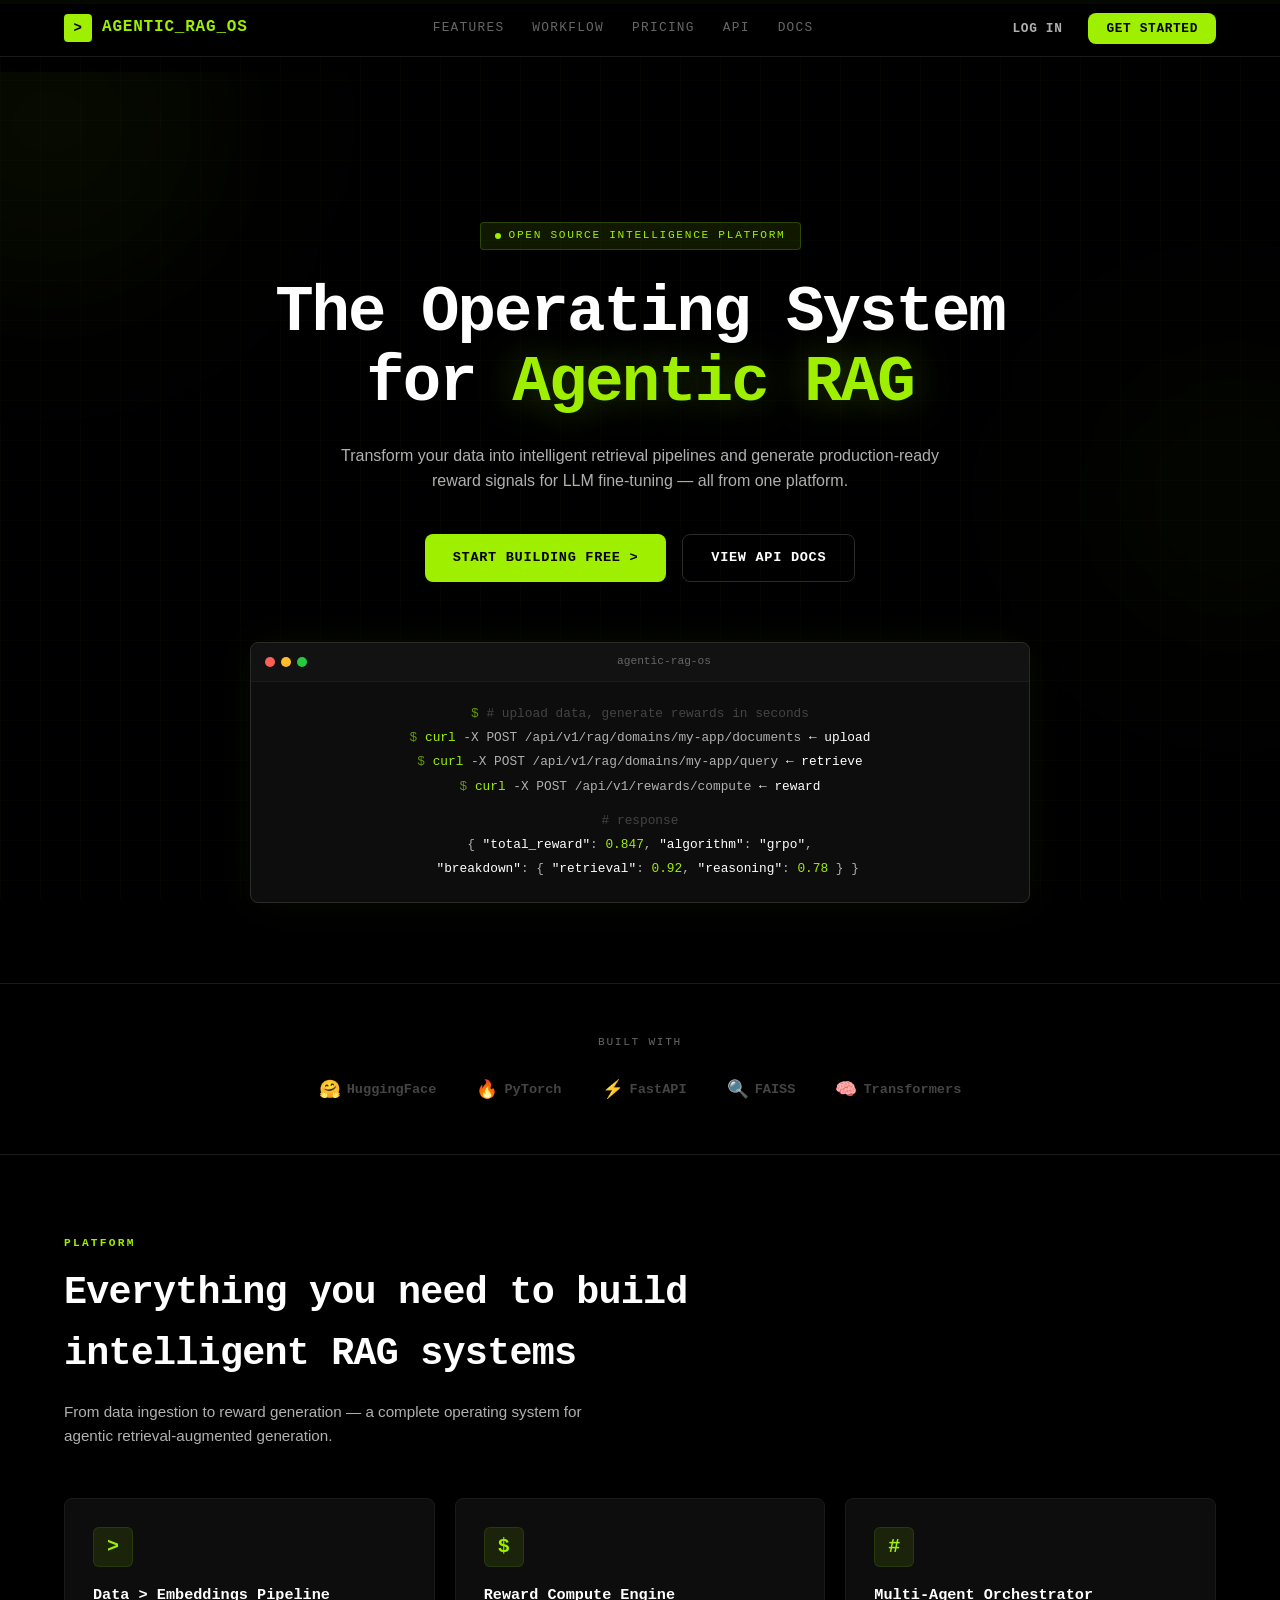
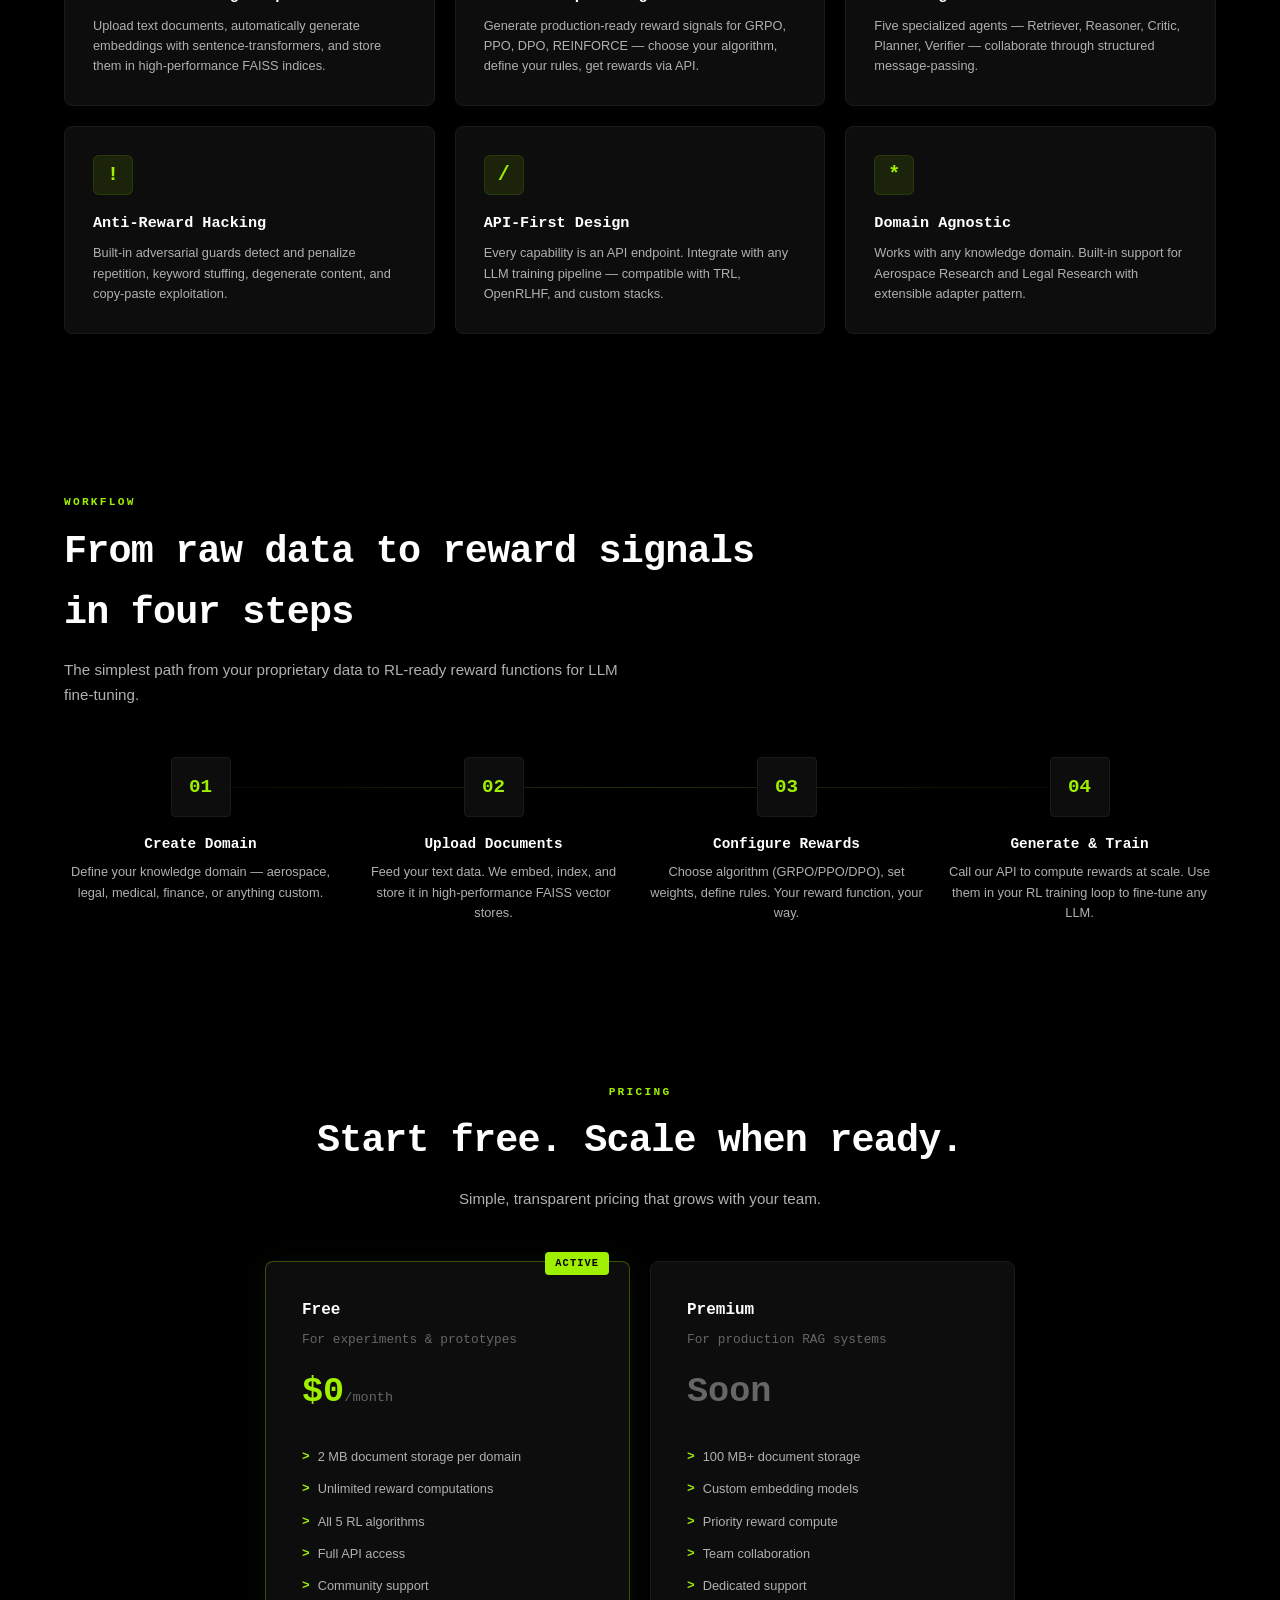
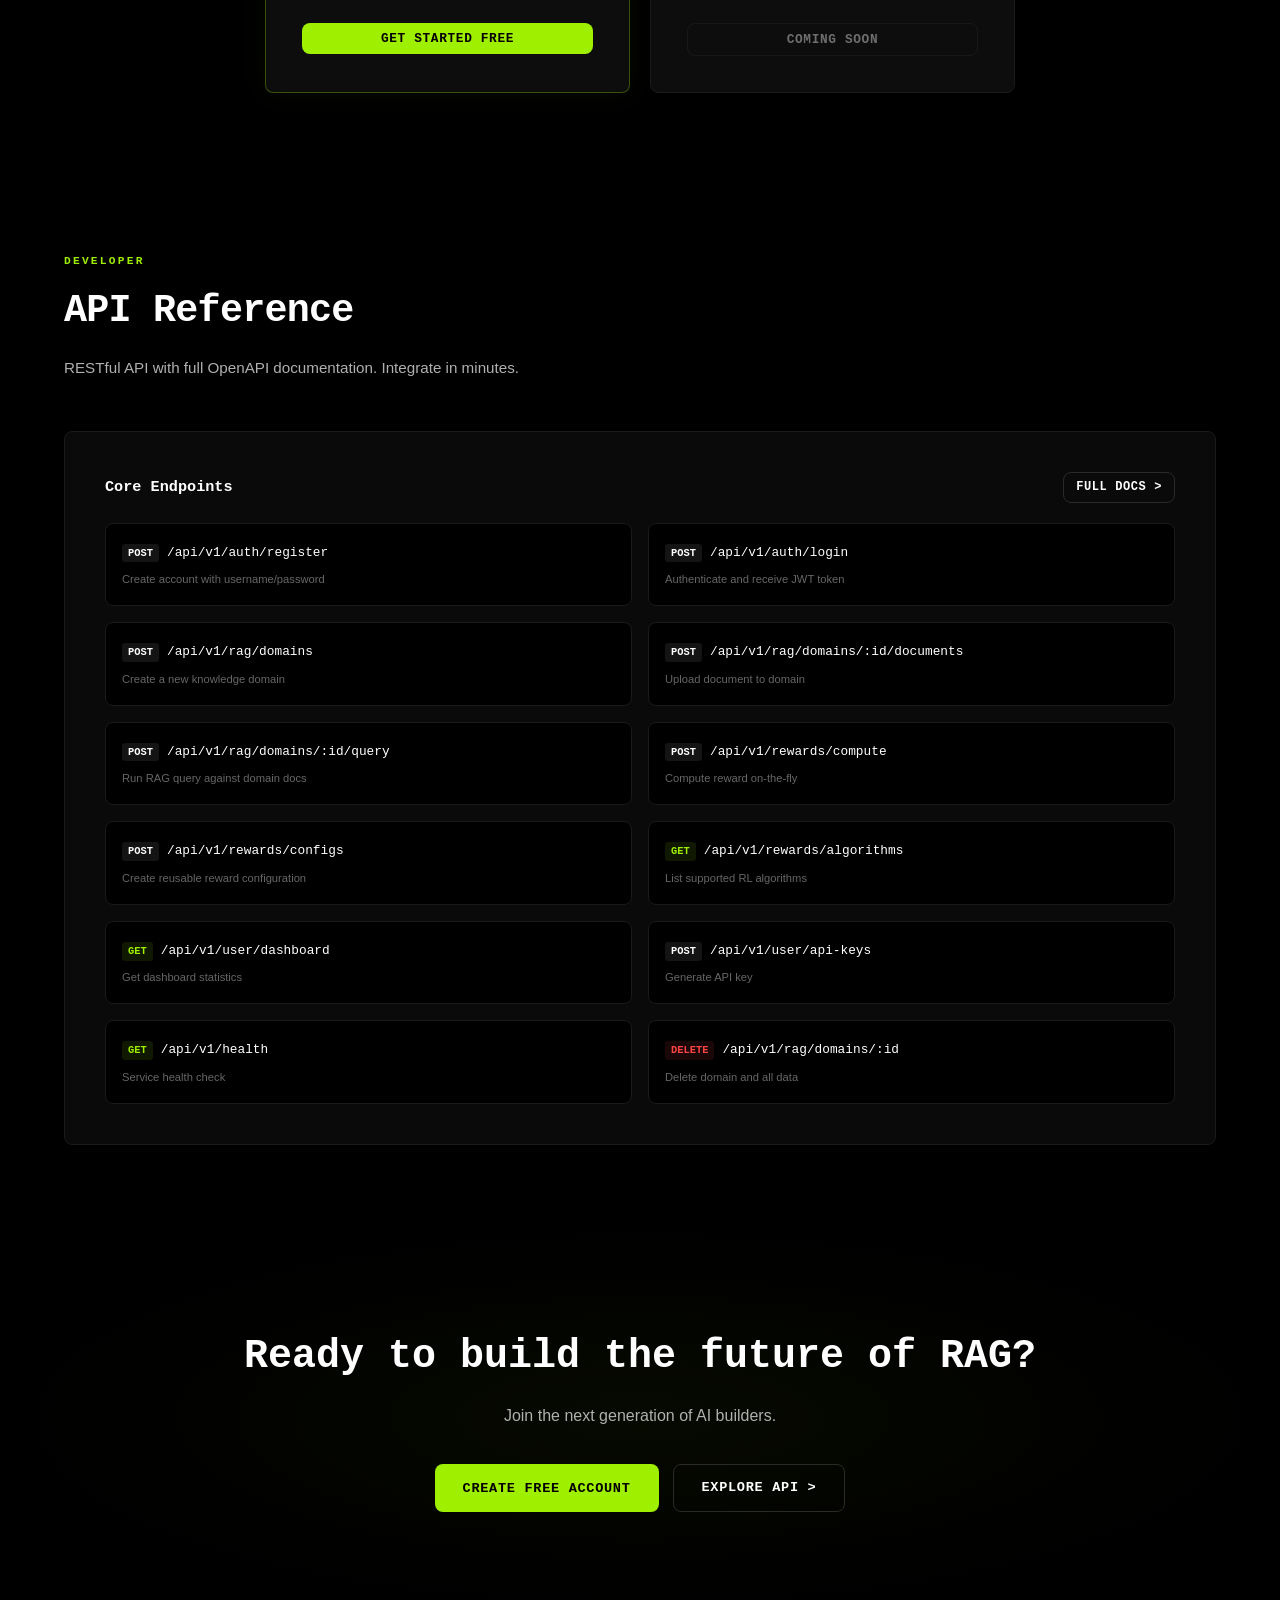
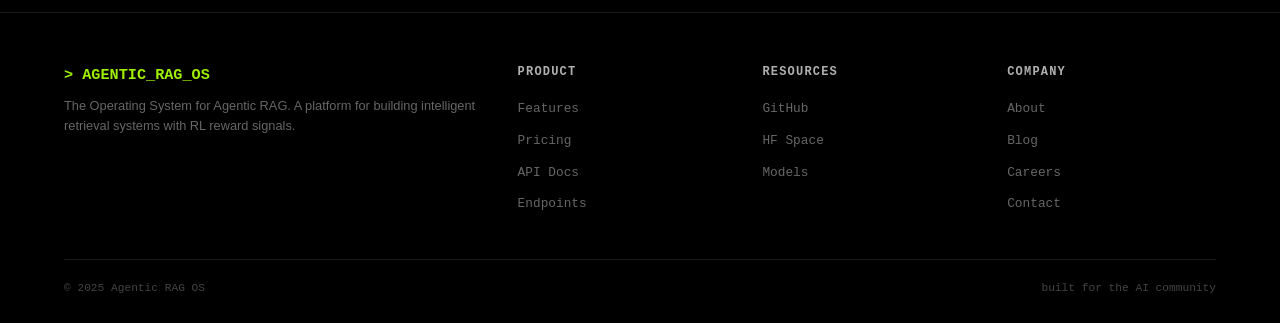
==== commit efb01b85: "refactor: update ui design, remove github oauth support and ci.yml" ====
--- a/agentic_rag_os/frontend/index.html
+++ b/agentic_rag_os/frontend/index.html
@@ -7,41 +7,34 @@
     <link rel="icon" type="image/svg+xml" href="data:image/svg+xml,<svg xmlns='http://www.w3.org/2000/svg' viewBox='0 0 100 100'><text y='.9em' font-size='90'>⚡</text></svg>">
     <style>
         /* ============================================================
-           AGENTIC RAG OS — Dark Theme Premium UI
+           AGENTIC RAG OS — Hacker Theme (Black / White / #9fef00)
            ============================================================ */
         :root {
-            --bg-primary: #09090b;
-            --bg-secondary: #111113;
-            --bg-card: #16161a;
-            --bg-card-hover: #1c1c21;
-            --border: #27272a;
-            --border-light: #3f3f46;
-            --text-primary: #fafafa;
-            --text-secondary: #a1a1aa;
-            --text-muted: #71717a;
-            --accent: #6d28d9;
-            --accent-light: #8b5cf6;
-            --accent-glow: rgba(139, 92, 246, 0.15);
-            --accent-2: #06b6d4;
-            --accent-3: #10b981;
-            --gradient-1: linear-gradient(135deg, #6d28d9 0%, #06b6d4 100%);
-            --gradient-2: linear-gradient(135deg, #8b5cf6 0%, #06b6d4 50%, #10b981 100%);
-            --radius: 12px;
-            --radius-lg: 20px;
-            --shadow: 0 4px 6px -1px rgba(0,0,0,0.3);
-            --shadow-lg: 0 20px 40px -12px rgba(0,0,0,0.5);
+            --bg-primary: #000000;
+            --bg-secondary: #0a0a0a;
+            --bg-card: #0d0d0d;
+            --bg-card-hover: #141414;
+            --border: #1a1a1a;
+            --border-light: #2a2a2a;
+            --text-primary: #ffffff;
+            --text-secondary: #b0b0b0;
+            --text-muted: #666666;
+            --accent: #9fef00;
+            --accent-light: #9fef00;
+            --accent-glow: rgba(159, 239, 0, 0.1);
+            --accent-dim: rgba(159, 239, 0, 0.6);
+            --radius: 8px;
+            --radius-lg: 12px;
+            --shadow: 0 4px 6px -1px rgba(0,0,0,0.5);
+            --shadow-lg: 0 20px 40px -12px rgba(0,0,0,0.8);
             --transition: all 0.3s cubic-bezier(0.4, 0, 0.2, 1);
         }
 
         * { margin: 0; padding: 0; box-sizing: border-box; }
-
-        html {
-            scroll-behavior: smooth;
-            font-size: 16px;
-        }
+        html { scroll-behavior: smooth; font-size: 16px; }
 
         body {
-            font-family: -apple-system, BlinkMacSystemFont, 'Inter', 'Segoe UI', sans-serif;
+            font-family: 'SF Mono', 'Fira Code', 'JetBrains Mono', 'Cascadia Code', monospace;
             background: var(--bg-primary);
             color: var(--text-primary);
             line-height: 1.6;
@@ -49,874 +42,234 @@
             -webkit-font-smoothing: antialiased;
         }
 
-        /* ---- Scrollbar ---- */
-        ::-webkit-scrollbar { width: 6px; }
+        ::-webkit-scrollbar { width: 4px; }
         ::-webkit-scrollbar-track { background: transparent; }
-        ::-webkit-scrollbar-thumb { background: var(--border-light); border-radius: 3px; }
+        ::-webkit-scrollbar-thumb { background: #333; border-radius: 2px; }
 
         /* ---- Animations ---- */
-        @keyframes fadeInUp {
-            from { opacity: 0; transform: translateY(30px); }
-            to { opacity: 1; transform: translateY(0); }
-        }
-        @keyframes fadeIn {
-            from { opacity: 0; }
-            to { opacity: 1; }
-        }
-        @keyframes float {
-            0%, 100% { transform: translateY(0); }
-            50% { transform: translateY(-10px); }
-        }
-        @keyframes pulse-glow {
-            0%, 100% { box-shadow: 0 0 20px rgba(139, 92, 246, 0.1); }
-            50% { box-shadow: 0 0 40px rgba(139, 92, 246, 0.3); }
-        }
-        @keyframes gradient-shift {
-            0% { background-position: 0% 50%; }
-            50% { background-position: 100% 50%; }
-            100% { background-position: 0% 50%; }
-        }
-        @keyframes slide-in-right {
-            from { opacity: 0; transform: translateX(40px); }
-            to { opacity: 1; transform: translateX(0); }
-        }
-        @keyframes orbit {
-            from { transform: rotate(0deg) translateX(120px) rotate(0deg); }
-            to { transform: rotate(360deg) translateX(120px) rotate(-360deg); }
-        }
-        @keyframes typewriter {
-            from { width: 0; }
-            to { width: 100%; }
-        }
-        @keyframes blink {
-            50% { border-color: transparent; }
-        }
-        @keyframes count-up {
-            from { opacity: 0; transform: scale(0.5); }
-            to { opacity: 1; transform: scale(1); }
-        }
-        @keyframes shimmer {
-            0% { background-position: -200% 0; }
-            100% { background-position: 200% 0; }
-        }
-
-        .animate-in { animation: fadeInUp 0.7s ease-out forwards; opacity: 0; }
-        .animate-in:nth-child(2) { animation-delay: 0.1s; }
-        .animate-in:nth-child(3) { animation-delay: 0.2s; }
-        .animate-in:nth-child(4) { animation-delay: 0.3s; }
-
-        /* ---- Grid Background ---- */
+        @keyframes fadeInUp { from { opacity: 0; transform: translateY(40px); } to { opacity: 1; transform: translateY(0); } }
+        @keyframes fadeIn { from { opacity: 0; } to { opacity: 1; } }
+        @keyframes scaleIn { from { opacity: 0; transform: scale(0.8); } to { opacity: 1; transform: scale(1); } }
+        @keyframes pulse-glow { 0%, 100% { box-shadow: 0 0 5px rgba(159,239,0,0.2); } 50% { box-shadow: 0 0 20px rgba(159,239,0,0.4); } }
+        @keyframes scanline { 0% { top: -100%; } 100% { top: 100%; } }
+        @keyframes borderGlow { 0%, 100% { border-color: rgba(159,239,0,0.1); } 50% { border-color: rgba(159,239,0,0.4); } }
+        @keyframes slideInRight { from { opacity: 0; transform: translateX(40px); } to { opacity: 1; transform: translateX(0); } }
+        @keyframes flicker { 0%,100%{opacity:1} 92%{opacity:1} 93%{opacity:.3} 94%{opacity:1} 96%{opacity:.5} 97%{opacity:1} }
+
+        /* Scroll-triggered animation classes */
+        .scroll-hidden { opacity: 0; transition: all 0.8s cubic-bezier(0.4, 0, 0.2, 1); }
+        .scroll-show { opacity: 1; transform: translateY(0) translateX(0) scale(1) !important; }
+        .scroll-up { transform: translateY(60px); }
+        .scroll-left { transform: translateX(-60px); }
+        .scroll-right { transform: translateX(60px); }
+        .scroll-scale { transform: scale(0.85); }
+        .stagger-1 { transition-delay: 0.1s !important; }
+        .stagger-2 { transition-delay: 0.2s !important; }
+        .stagger-3 { transition-delay: 0.3s !important; }
+        .stagger-4 { transition-delay: 0.4s !important; }
+        .stagger-5 { transition-delay: 0.5s !important; }
+        .stagger-6 { transition-delay: 0.6s !important; }
+
+        /* Scanline overlay */
+        .scanline-overlay { position: fixed; inset: 0; pointer-events: none; z-index: 9999; overflow: hidden; }
+        .scanline-overlay::before { content: ''; position: absolute; left: 0; right: 0; height: 4px; background: rgba(159,239,0,0.03); animation: scanline 4s linear infinite; }
+
+        /* Grid background */
         .grid-bg {
-            position: fixed;
-            inset: 0;
-            background-image:
-                linear-gradient(rgba(139,92,246,0.03) 1px, transparent 1px),
-                linear-gradient(90deg, rgba(139,92,246,0.03) 1px, transparent 1px);
-            background-size: 60px 60px;
-            pointer-events: none;
-            z-index: 0;
-        }
-
-        /* ---- Glow Orbs ---- */
-        .glow-orb {
-            position: absolute;
-            border-radius: 50%;
-            filter: blur(80px);
-            pointer-events: none;
-            z-index: 0;
-        }
-        .glow-orb-1 { width: 400px; height: 400px; background: rgba(109,40,217,0.15); top: -100px; left: -100px; }
-        .glow-orb-2 { width: 300px; height: 300px; background: rgba(6,182,212,0.1); top: 200px; right: -80px; }
-        .glow-orb-3 { width: 350px; height: 350px; background: rgba(16,185,129,0.08); bottom: -100px; left: 30%; }
-
-        /* ---- Container ---- */
-        .container {
-            max-width: 1200px;
-            margin: 0 auto;
-            padding: 0 24px;
-            position: relative;
-            z-index: 1;
-        }
+            position: fixed; inset: 0;
+            background-image: linear-gradient(rgba(159,239,0,0.02) 1px, transparent 1px), linear-gradient(90deg, rgba(159,239,0,0.02) 1px, transparent 1px);
+            background-size: 40px 40px;
+            pointer-events: none; z-index: 0;
+        }
+
+        .glow-orb { position: absolute; border-radius: 50%; filter: blur(100px); pointer-events: none; z-index: 0; }
+        .glow-orb-1 { width: 300px; height: 300px; background: rgba(159,239,0,0.06); top: -100px; left: -100px; }
+        .glow-orb-2 { width: 250px; height: 250px; background: rgba(159,239,0,0.04); top: 300px; right: -80px; }
+
+        .container { max-width: 1200px; margin: 0 auto; padding: 0 24px; position: relative; z-index: 1; }
 
         /* ============ NAVBAR ============ */
-        .navbar {
-            position: fixed;
-            top: 0;
-            left: 0;
-            right: 0;
-            z-index: 100;
-            background: rgba(9,9,11,0.8);
-            backdrop-filter: blur(20px);
-            border-bottom: 1px solid var(--border);
-            transition: var(--transition);
-        }
-        .navbar .container {
-            display: flex;
-            align-items: center;
-            justify-content: space-between;
-            height: 64px;
-        }
-        .nav-brand {
-            display: flex;
-            align-items: center;
-            gap: 10px;
-            font-size: 1.2rem;
-            font-weight: 700;
-            text-decoration: none;
-            color: var(--text-primary);
-        }
-        .nav-brand .logo {
-            width: 32px;
-            height: 32px;
-            background: var(--gradient-1);
-            border-radius: 8px;
-            display: flex;
-            align-items: center;
-            justify-content: center;
-            font-size: 18px;
-        }
-        .nav-links {
-            display: flex;
-            align-items: center;
-            gap: 32px;
-            list-style: none;
-        }
-        .nav-links a {
-            color: var(--text-secondary);
-            text-decoration: none;
-            font-size: 0.9rem;
-            font-weight: 500;
-            transition: var(--transition);
-        }
-        .nav-links a:hover { color: var(--text-primary); }
+        .navbar { position: fixed; top: 0; left: 0; right: 0; z-index: 100; background: rgba(0,0,0,0.85); backdrop-filter: blur(20px); border-bottom: 1px solid var(--border); }
+        .navbar .container { display: flex; align-items: center; justify-content: space-between; height: 56px; }
+        .nav-brand { display: flex; align-items: center; gap: 10px; font-size: 1rem; font-weight: 700; text-decoration: none; color: var(--accent); letter-spacing: 0.05em; }
+        .nav-brand .logo { width: 28px; height: 28px; background: var(--accent); border-radius: 4px; display: flex; align-items: center; justify-content: center; font-size: 14px; color: #000; }
+        .nav-links { display: flex; align-items: center; gap: 28px; list-style: none; }
+        .nav-links a { color: var(--text-muted); text-decoration: none; font-size: 0.8rem; font-weight: 500; transition: var(--transition); text-transform: uppercase; letter-spacing: 0.1em; }
+        .nav-links a:hover { color: var(--accent); }
         .nav-actions { display: flex; gap: 12px; align-items: center; }
 
         /* ---- Buttons ---- */
-        .btn {
-            display: inline-flex;
-            align-items: center;
-            gap: 8px;
-            padding: 10px 20px;
-            border-radius: var(--radius);
-            font-size: 0.9rem;
-            font-weight: 600;
-            cursor: pointer;
-            border: none;
-            transition: var(--transition);
-            text-decoration: none;
-        }
-        .btn-primary {
-            background: var(--gradient-1);
-            color: white;
-            box-shadow: 0 4px 15px rgba(109,40,217,0.3);
-        }
-        .btn-primary:hover {
-            transform: translateY(-2px);
-            box-shadow: 0 8px 25px rgba(109,40,217,0.4);
-        }
-        .btn-secondary {
-            background: transparent;
-            color: var(--text-primary);
-            border: 1px solid var(--border-light);
-        }
-        .btn-secondary:hover {
-            background: var(--bg-card);
-            border-color: var(--accent-light);
-        }
-        .btn-ghost {
-            background: transparent;
-            color: var(--text-secondary);
-            padding: 8px 16px;
-        }
-        .btn-ghost:hover { color: var(--text-primary); }
-        .btn-lg { padding: 14px 32px; font-size: 1rem; border-radius: 14px; }
-        .btn-sm { padding: 6px 14px; font-size: 0.8rem; }
-        .btn-icon { padding: 8px; border-radius: 8px; }
+        .btn { display: inline-flex; align-items: center; gap: 8px; padding: 8px 18px; border-radius: var(--radius); font-size: 0.8rem; font-weight: 600; font-family: inherit; cursor: pointer; border: none; transition: var(--transition); text-decoration: none; text-transform: uppercase; letter-spacing: 0.05em; }
+        .btn-primary { background: var(--accent); color: #000; }
+        .btn-primary:hover { transform: translateY(-2px); box-shadow: 0 0 20px rgba(159,239,0,0.3); }
+        .btn-secondary { background: transparent; color: var(--text-primary); border: 1px solid var(--border-light); }
+        .btn-secondary:hover { border-color: var(--accent); color: var(--accent); }
+        .btn-ghost { background: transparent; color: var(--text-secondary); padding: 8px 14px; }
+        .btn-ghost:hover { color: var(--accent); }
+        .btn-lg { padding: 12px 28px; font-size: 0.85rem; }
+        .btn-sm { padding: 5px 12px; font-size: 0.75rem; }
+        .btn-danger { color: #ff4444; }
+        .btn-danger:hover { color: #ff6666; }
 
         /* ============ HERO ============ */
-        .hero {
-            padding: 160px 0 100px;
-            position: relative;
-            overflow: hidden;
-            text-align: center;
-        }
-        .hero-badge {
-            display: inline-flex;
-            align-items: center;
-            gap: 8px;
-            padding: 6px 16px;
-            background: var(--accent-glow);
-            border: 1px solid rgba(139,92,246,0.2);
-            border-radius: 100px;
-            font-size: 0.8rem;
-            color: var(--accent-light);
-            margin-bottom: 28px;
-            animation: fadeIn 0.8s ease-out;
-        }
-        .hero-badge .dot {
-            width: 6px;
-            height: 6px;
-            background: var(--accent-light);
-            border-radius: 50%;
-            animation: pulse-glow 2s ease-in-out infinite;
-        }
-        .hero h1 {
-            font-size: clamp(2.5rem, 6vw, 4.5rem);
-            font-weight: 800;
-            line-height: 1.1;
-            letter-spacing: -0.03em;
-            margin-bottom: 24px;
-            animation: fadeInUp 0.8s ease-out;
-        }
-        .hero h1 .gradient-text {
-            background: var(--gradient-2);
-            background-size: 200% auto;
-            -webkit-background-clip: text;
-            -webkit-text-fill-color: transparent;
-            animation: gradient-shift 4s ease infinite;
-        }
-        .hero-subtitle {
-            font-size: 1.25rem;
-            color: var(--text-secondary);
-            max-width: 640px;
-            margin: 0 auto 40px;
-            animation: fadeInUp 0.8s ease-out 0.2s forwards;
-            opacity: 0;
-        }
-        .hero-actions {
-            display: flex;
-            gap: 16px;
-            justify-content: center;
-            animation: fadeInUp 0.8s ease-out 0.4s forwards;
-            opacity: 0;
-        }
-
-        /* Hero visual */
-        .hero-visual {
-            margin-top: 80px;
-            position: relative;
-            animation: fadeInUp 1s ease-out 0.6s forwards;
-            opacity: 0;
-        }
-        .hero-terminal {
-            background: var(--bg-card);
-            border: 1px solid var(--border);
-            border-radius: var(--radius-lg);
-            padding: 0;
-            max-width: 800px;
-            margin: 0 auto;
-            overflow: hidden;
-            box-shadow: var(--shadow-lg);
-        }
-        .terminal-header {
-            display: flex;
-            align-items: center;
-            gap: 8px;
-            padding: 12px 16px;
-            background: rgba(255,255,255,0.02);
-            border-bottom: 1px solid var(--border);
-        }
-        .terminal-dot {
-            width: 12px;
-            height: 12px;
-            border-radius: 50%;
-        }
+        .hero { padding: 150px 0 80px; position: relative; overflow: hidden; text-align: center; }
+        .hero-badge { display: inline-flex; align-items: center; gap: 8px; padding: 4px 14px; background: var(--accent-glow); border: 1px solid rgba(159,239,0,0.2); border-radius: 4px; font-size: 0.7rem; color: var(--accent); margin-bottom: 28px; text-transform: uppercase; letter-spacing: 0.15em; animation: fadeIn 0.8s ease-out; }
+        .hero-badge .dot { width: 6px; height: 6px; background: var(--accent); border-radius: 50%; animation: pulse-glow 2s ease-in-out infinite; }
+        .hero h1 { font-size: clamp(2.2rem, 5.5vw, 4rem); font-weight: 800; line-height: 1.1; letter-spacing: -0.03em; margin-bottom: 24px; animation: fadeInUp 0.8s ease-out; color: #fff; }
+        .hero h1 .gradient-text { color: var(--accent); text-shadow: 0 0 40px rgba(159,239,0,0.3); }
+        .hero-subtitle { font-size: 1rem; color: var(--text-secondary); max-width: 600px; margin: 0 auto 40px; animation: fadeInUp 0.8s ease-out 0.2s forwards; opacity: 0; font-family: -apple-system, BlinkMacSystemFont, 'Inter', sans-serif; }
+        .hero-actions { display: flex; gap: 16px; justify-content: center; animation: fadeInUp 0.8s ease-out 0.4s forwards; opacity: 0; }
+
+        .hero-visual { margin-top: 60px; position: relative; animation: fadeInUp 1s ease-out 0.6s forwards; opacity: 0; }
+        .hero-terminal { background: var(--bg-card); border: 1px solid var(--border-light); border-radius: var(--radius); max-width: 780px; margin: 0 auto; overflow: hidden; box-shadow: 0 0 40px rgba(159,239,0,0.05); animation: borderGlow 3s ease-in-out infinite; }
+        .terminal-header { display: flex; align-items: center; gap: 6px; padding: 10px 14px; background: rgba(255,255,255,0.02); border-bottom: 1px solid var(--border); }
+        .terminal-dot { width: 10px; height: 10px; border-radius: 50%; }
         .terminal-dot.red { background: #ff5f56; }
         .terminal-dot.yellow { background: #ffbd2e; }
         .terminal-dot.green { background: #27c93f; }
-        .terminal-title {
-            flex: 1;
-            text-align: center;
-            font-size: 0.8rem;
-            color: var(--text-muted);
-        }
-        .terminal-body {
-            padding: 24px;
-            font-family: 'SF Mono', 'Fira Code', monospace;
-            font-size: 0.85rem;
-            line-height: 1.8;
-            color: var(--text-secondary);
-        }
-        .terminal-body .cmd { color: var(--accent-2); }
-        .terminal-body .str { color: var(--accent-3); }
-        .terminal-body .comment { color: var(--text-muted); }
-        .terminal-body .num { color: #f59e0b; }
+        .terminal-title { flex: 1; text-align: center; font-size: 0.7rem; color: var(--text-muted); }
+        .terminal-body { padding: 20px; font-size: 0.8rem; line-height: 1.9; color: var(--text-secondary); }
+        .terminal-body .cmd { color: var(--accent); }
+        .terminal-body .str { color: #fff; }
+        .terminal-body .comment { color: #444; }
+        .terminal-body .num { color: var(--accent); }
+        .terminal-body .prompt { color: var(--accent-dim); }
 
         /* ============ LOGOS BAR ============ */
-        .logos-bar {
-            padding: 60px 0;
-            border-top: 1px solid var(--border);
-            border-bottom: 1px solid var(--border);
-        }
-        .logos-bar p {
-            text-align: center;
-            font-size: 0.8rem;
-            color: var(--text-muted);
-            text-transform: uppercase;
-            letter-spacing: 0.1em;
-            margin-bottom: 30px;
-        }
-        .logos-grid {
-            display: flex;
-            justify-content: center;
-            align-items: center;
-            gap: 48px;
-            flex-wrap: wrap;
-        }
-        .logo-item {
-            font-size: 1rem;
-            font-weight: 600;
-            color: var(--text-muted);
-            transition: var(--transition);
-            display: flex;
-            align-items: center;
-            gap: 8px;
-        }
-        .logo-item:hover { color: var(--text-secondary); }
-        .logo-item span { font-size: 1.3rem; }
+        .logos-bar { padding: 50px 0; border-top: 1px solid var(--border); border-bottom: 1px solid var(--border); }
+        .logos-bar p { text-align: center; font-size: 0.7rem; color: var(--text-muted); text-transform: uppercase; letter-spacing: 0.15em; margin-bottom: 24px; }
+        .logos-grid { display: flex; justify-content: center; align-items: center; gap: 40px; flex-wrap: wrap; }
+        .logo-item { font-size: 0.85rem; font-weight: 600; color: #444; transition: var(--transition); display: flex; align-items: center; gap: 6px; }
+        .logo-item:hover { color: var(--accent); }
+        .logo-item span { font-size: 1.1rem; }
 
         /* ============ SECTION BASE ============ */
-        section {
-            padding: 100px 0;
-            position: relative;
-        }
-        .section-label {
-            font-size: 0.8rem;
-            text-transform: uppercase;
-            letter-spacing: 0.15em;
-            color: var(--accent-light);
-            font-weight: 600;
-            margin-bottom: 12px;
-        }
-        .section-title {
-            font-size: clamp(1.8rem, 4vw, 2.8rem);
-            font-weight: 800;
-            letter-spacing: -0.02em;
-            margin-bottom: 16px;
-        }
-        .section-desc {
-            font-size: 1.1rem;
-            color: var(--text-secondary);
-            max-width: 600px;
-            margin-bottom: 60px;
-        }
+        section { padding: 80px 0; position: relative; }
+        .section-label { font-size: 0.7rem; text-transform: uppercase; letter-spacing: 0.2em; color: var(--accent); font-weight: 600; margin-bottom: 10px; }
+        .section-title { font-size: clamp(1.6rem, 3.5vw, 2.4rem); font-weight: 800; letter-spacing: -0.02em; margin-bottom: 14px; color: #fff; }
+        .section-desc { font-size: 0.95rem; color: var(--text-secondary); max-width: 560px; margin-bottom: 50px; font-family: -apple-system, BlinkMacSystemFont, 'Inter', sans-serif; }
 
         /* ============ FEATURES ============ */
-        .features-grid {
-            display: grid;
-            grid-template-columns: repeat(3, 1fr);
-            gap: 24px;
-        }
-        .feature-card {
-            background: var(--bg-card);
-            border: 1px solid var(--border);
-            border-radius: var(--radius-lg);
-            padding: 32px;
-            transition: var(--transition);
-            position: relative;
-            overflow: hidden;
-        }
-        .feature-card::before {
-            content: '';
-            position: absolute;
-            top: 0;
-            left: 0;
-            right: 0;
-            height: 2px;
-            background: var(--gradient-1);
-            opacity: 0;
-            transition: var(--transition);
-        }
-        .feature-card:hover {
-            border-color: var(--border-light);
-            transform: translateY(-4px);
-            box-shadow: var(--shadow-lg);
-        }
+        .features-grid { display: grid; grid-template-columns: repeat(3, 1fr); gap: 20px; }
+        .feature-card { background: var(--bg-card); border: 1px solid var(--border); border-radius: var(--radius); padding: 28px; transition: var(--transition); position: relative; overflow: hidden; }
+        .feature-card::before { content: ''; position: absolute; top: 0; left: 0; right: 0; height: 2px; background: var(--accent); opacity: 0; transition: var(--transition); }
+        .feature-card:hover { border-color: rgba(159,239,0,0.3); transform: translateY(-4px); box-shadow: 0 0 30px rgba(159,239,0,0.05); }
         .feature-card:hover::before { opacity: 1; }
-        .feature-icon {
-            width: 48px;
-            height: 48px;
-            border-radius: 12px;
-            display: flex;
-            align-items: center;
-            justify-content: center;
-            font-size: 24px;
-            margin-bottom: 20px;
-            background: var(--accent-glow);
-        }
-        .feature-card h3 {
-            font-size: 1.1rem;
-            font-weight: 700;
-            margin-bottom: 8px;
-        }
-        .feature-card p {
-            color: var(--text-secondary);
-            font-size: 0.9rem;
-        }
+        .feature-icon { width: 40px; height: 40px; border-radius: 6px; display: flex; align-items: center; justify-content: center; font-size: 20px; margin-bottom: 16px; background: var(--accent-glow); border: 1px solid rgba(159,239,0,0.1); color: var(--accent); font-weight: 700; }
+        .feature-card h3 { font-size: 0.95rem; font-weight: 700; margin-bottom: 8px; color: #fff; }
+        .feature-card p { color: var(--text-secondary); font-size: 0.8rem; font-family: -apple-system, BlinkMacSystemFont, 'Inter', sans-serif; }
 
         /* ============ HOW IT WORKS ============ */
-        .steps-container {
-            display: grid;
-            grid-template-columns: repeat(4, 1fr);
-            gap: 24px;
-            position: relative;
-        }
-        .steps-container::before {
-            content: '';
-            position: absolute;
-            top: 36px;
-            left: 60px;
-            right: 60px;
-            height: 2px;
-            background: linear-gradient(90deg, var(--accent) 0%, var(--accent-2) 50%, var(--accent-3) 100%);
-            opacity: 0.3;
-        }
-        .step-item {
-            text-align: center;
-            position: relative;
-        }
-        .step-number {
-            width: 72px;
-            height: 72px;
-            border-radius: 50%;
-            background: var(--bg-card);
-            border: 2px solid var(--border);
-            display: flex;
-            align-items: center;
-            justify-content: center;
-            margin: 0 auto 20px;
-            font-size: 1.5rem;
-            font-weight: 800;
-            color: var(--accent-light);
-            transition: var(--transition);
-            position: relative;
-            z-index: 1;
-        }
-        .step-item:hover .step-number {
-            border-color: var(--accent-light);
-            box-shadow: 0 0 30px rgba(139,92,246,0.2);
-        }
-        .step-item h3 {
-            font-size: 1rem;
-            font-weight: 700;
-            margin-bottom: 8px;
-        }
-        .step-item p {
-            font-size: 0.85rem;
-            color: var(--text-secondary);
-        }
+        .steps-container { display: grid; grid-template-columns: repeat(4, 1fr); gap: 20px; position: relative; }
+        .steps-container::before { content: ''; position: absolute; top: 30px; left: 50px; right: 50px; height: 1px; background: linear-gradient(90deg, transparent, var(--accent), transparent); opacity: 0.2; }
+        .step-item { text-align: center; position: relative; }
+        .step-number { width: 60px; height: 60px; border-radius: 4px; background: var(--bg-card); border: 1px solid var(--border); display: flex; align-items: center; justify-content: center; margin: 0 auto 16px; font-size: 1.2rem; font-weight: 800; color: var(--accent); transition: var(--transition); z-index: 1; position: relative; }
+        .step-item:hover .step-number { border-color: var(--accent); box-shadow: 0 0 20px rgba(159,239,0,0.15); }
+        .step-item h3 { font-size: 0.9rem; font-weight: 700; margin-bottom: 6px; color: #fff; }
+        .step-item p { font-size: 0.8rem; color: var(--text-secondary); font-family: -apple-system, BlinkMacSystemFont, 'Inter', sans-serif; }
 
         /* ============ PRICING ============ */
-        .pricing-grid {
-            display: grid;
-            grid-template-columns: repeat(2, 1fr);
-            gap: 24px;
-            max-width: 800px;
-            margin: 0 auto;
-        }
-        .price-card {
-            background: var(--bg-card);
-            border: 1px solid var(--border);
-            border-radius: var(--radius-lg);
-            padding: 40px;
-            transition: var(--transition);
-        }
-        .price-card.featured {
-            border-color: var(--accent);
-            box-shadow: 0 0 40px rgba(109,40,217,0.15);
-            position: relative;
-        }
-        .price-card.featured::before {
-            content: 'POPULAR';
-            position: absolute;
-            top: -12px;
-            right: 24px;
-            background: var(--gradient-1);
-            color: white;
-            font-size: 0.7rem;
-            font-weight: 700;
-            padding: 4px 12px;
-            border-radius: 100px;
-        }
-        .price-card h3 {
-            font-size: 1.2rem;
-            font-weight: 700;
-            margin-bottom: 8px;
-        }
-        .price-card .price {
-            font-size: 2.5rem;
-            font-weight: 800;
-            margin: 16px 0;
-        }
-        .price-card .price span { font-size: 1rem; color: var(--text-muted); font-weight: 400; }
-        .price-card ul {
-            list-style: none;
-            margin: 24px 0;
-        }
-        .price-card li {
-            padding: 8px 0;
-            font-size: 0.9rem;
-            color: var(--text-secondary);
-            display: flex;
-            align-items: center;
-            gap: 8px;
-        }
-        .price-card li::before {
-            content: '✓';
-            color: var(--accent-3);
-            font-weight: 700;
-        }
+        .pricing-grid { display: grid; grid-template-columns: repeat(2, 1fr); gap: 20px; max-width: 750px; margin: 0 auto; }
+        .price-card { background: var(--bg-card); border: 1px solid var(--border); border-radius: var(--radius); padding: 36px; transition: var(--transition); }
+        .price-card.featured { border-color: rgba(159,239,0,0.3); box-shadow: 0 0 30px rgba(159,239,0,0.05); position: relative; }
+        .price-card.featured::before { content: 'ACTIVE'; position: absolute; top: -10px; right: 20px; background: var(--accent); color: #000; font-size: 0.65rem; font-weight: 700; padding: 3px 10px; border-radius: 4px; letter-spacing: 0.1em; }
+        .price-card h3 { font-size: 1rem; font-weight: 700; margin-bottom: 6px; }
+        .price-card .price { font-size: 2.2rem; font-weight: 800; margin: 14px 0; color: var(--accent); }
+        .price-card .price span { font-size: 0.85rem; color: var(--text-muted); font-weight: 400; }
+        .price-card ul { list-style: none; margin: 20px 0; }
+        .price-card li { padding: 6px 0; font-size: 0.8rem; color: var(--text-secondary); display: flex; align-items: center; gap: 8px; font-family: -apple-system, BlinkMacSystemFont, 'Inter', sans-serif; }
+        .price-card li::before { content: '>'; color: var(--accent); font-weight: 700; font-family: monospace; }
 
         /* ============ API DOCS ============ */
-        .api-section { background: var(--bg-secondary); border-radius: var(--radius-lg); padding: 60px; margin-top: 40px; }
-        .api-grid { display: grid; grid-template-columns: repeat(2, 1fr); gap: 20px; }
-        .api-card {
-            background: var(--bg-primary);
-            border: 1px solid var(--border);
-            border-radius: var(--radius);
-            padding: 20px;
-            transition: var(--transition);
-        }
-        .api-card:hover {
-            border-color: var(--border-light);
-        }
-        .api-method {
-            display: inline-block;
-            padding: 2px 8px;
-            border-radius: 4px;
-            font-size: 0.7rem;
-            font-weight: 700;
-            font-family: monospace;
-            margin-right: 8px;
-        }
-        .api-method.get { background: rgba(16,185,129,0.15); color: #10b981; }
-        .api-method.post { background: rgba(59,130,246,0.15); color: #3b82f6; }
-        .api-method.delete { background: rgba(239,68,68,0.15); color: #ef4444; }
-        .api-path {
-            font-family: 'SF Mono', monospace;
-            font-size: 0.85rem;
-            color: var(--text-primary);
-        }
-        .api-desc {
-            font-size: 0.8rem;
-            color: var(--text-muted);
-            margin-top: 8px;
-        }
+        .api-section { background: var(--bg-secondary); border: 1px solid var(--border); border-radius: var(--radius); padding: 40px; margin-top: 30px; }
+        .api-grid { display: grid; grid-template-columns: repeat(2, 1fr); gap: 16px; }
+        .api-card { background: var(--bg-primary); border: 1px solid var(--border); border-radius: var(--radius); padding: 16px; transition: var(--transition); }
+        .api-card:hover { border-color: rgba(159,239,0,0.2); }
+        .api-method { display: inline-block; padding: 1px 6px; border-radius: 3px; font-size: 0.65rem; font-weight: 700; font-family: monospace; margin-right: 8px; }
+        .api-method.get { background: rgba(159,239,0,0.1); color: var(--accent); }
+        .api-method.post { background: rgba(255,255,255,0.08); color: #fff; }
+        .api-method.delete { background: rgba(255,68,68,0.1); color: #ff4444; }
+        .api-path { font-size: 0.8rem; color: var(--text-primary); }
+        .api-desc { font-size: 0.7rem; color: var(--text-muted); margin-top: 6px; font-family: -apple-system, BlinkMacSystemFont, 'Inter', sans-serif; }
 
         /* ============ CTA ============ */
-        .cta-section {
-            text-align: center;
-            padding: 120px 0;
-            position: relative;
-        }
-        .cta-section::before {
-            content: '';
-            position: absolute;
-            inset: 0;
-            background: radial-gradient(ellipse at center, rgba(109,40,217,0.08) 0%, transparent 70%);
-            pointer-events: none;
-        }
-        .cta-section h2 {
-            font-size: clamp(2rem, 4vw, 3rem);
-            font-weight: 800;
-            margin-bottom: 16px;
-        }
-        .cta-section p {
-            font-size: 1.1rem;
-            color: var(--text-secondary);
-            margin-bottom: 40px;
-        }
+        .cta-section { text-align: center; padding: 100px 0; position: relative; }
+        .cta-section::before { content: ''; position: absolute; inset: 0; background: radial-gradient(ellipse at center, rgba(159,239,0,0.04) 0%, transparent 70%); pointer-events: none; }
+        .cta-section h2 { font-size: clamp(1.8rem, 3.5vw, 2.5rem); font-weight: 800; margin-bottom: 14px; }
+        .cta-section p { font-size: 1rem; color: var(--text-secondary); margin-bottom: 36px; font-family: -apple-system, BlinkMacSystemFont, 'Inter', sans-serif; }
 
         /* ============ FOOTER ============ */
-        .footer {
-            padding: 60px 0 30px;
-            border-top: 1px solid var(--border);
-        }
-        .footer-grid {
-            display: grid;
-            grid-template-columns: 2fr 1fr 1fr 1fr;
-            gap: 40px;
-            margin-bottom: 40px;
-        }
-        .footer-brand h3 { font-size: 1.1rem; font-weight: 700; margin-bottom: 8px; }
-        .footer-brand p { color: var(--text-muted); font-size: 0.85rem; }
-        .footer h4 { font-size: 0.85rem; font-weight: 600; margin-bottom: 16px; color: var(--text-secondary); }
+        .footer { padding: 50px 0 24px; border-top: 1px solid var(--border); }
+        .footer-grid { display: grid; grid-template-columns: 2fr 1fr 1fr 1fr; gap: 36px; margin-bottom: 36px; }
+        .footer-brand h3 { font-size: 0.95rem; font-weight: 700; margin-bottom: 8px; color: var(--accent); }
+        .footer-brand p { color: var(--text-muted); font-size: 0.8rem; font-family: -apple-system, BlinkMacSystemFont, 'Inter', sans-serif; }
+        .footer h4 { font-size: 0.75rem; font-weight: 600; margin-bottom: 14px; color: var(--text-secondary); text-transform: uppercase; letter-spacing: 0.1em; }
         .footer ul { list-style: none; }
-        .footer li { margin-bottom: 8px; }
-        .footer a { color: var(--text-muted); text-decoration: none; font-size: 0.85rem; transition: var(--transition); }
-        .footer a:hover { color: var(--text-primary); }
-        .footer-bottom {
-            display: flex;
-            justify-content: space-between;
-            align-items: center;
-            padding-top: 24px;
-            border-top: 1px solid var(--border);
-            font-size: 0.8rem;
-            color: var(--text-muted);
-        }
-
-        /* ============ DASHBOARD (SPA views) ============ */
-        .app-view { display: none; min-height: 100vh; padding-top: 80px; }
+        .footer li { margin-bottom: 6px; }
+        .footer a { color: var(--text-muted); text-decoration: none; font-size: 0.8rem; transition: var(--transition); }
+        .footer a:hover { color: var(--accent); }
+        .footer-bottom { display: flex; justify-content: space-between; align-items: center; padding-top: 20px; border-top: 1px solid var(--border); font-size: 0.7rem; color: #444; }
+
+        /* ============ DASHBOARD ============ */
+        .app-view { display: none; min-height: 100vh; padding-top: 72px; }
         .app-view.active { display: block; }
-
-        .dashboard-header {
-            display: flex;
-            justify-content: space-between;
-            align-items: center;
-            margin-bottom: 32px;
-        }
-        .dashboard-header h1 { font-size: 1.8rem; font-weight: 700; }
-
-        .stats-grid {
-            display: grid;
-            grid-template-columns: repeat(4, 1fr);
-            gap: 20px;
-            margin-bottom: 40px;
-        }
-        .stat-card {
-            background: var(--bg-card);
-            border: 1px solid var(--border);
-            border-radius: var(--radius);
-            padding: 24px;
-            transition: var(--transition);
-        }
-        .stat-card:hover { border-color: var(--border-light); }
-        .stat-label { font-size: 0.8rem; color: var(--text-muted); margin-bottom: 8px; }
-        .stat-value { font-size: 2rem; font-weight: 800; }
-        .stat-value.accent { color: var(--accent-light); }
-
-        .card {
-            background: var(--bg-card);
-            border: 1px solid var(--border);
-            border-radius: var(--radius-lg);
-            padding: 32px;
-            margin-bottom: 24px;
-        }
-        .card h2 { font-size: 1.3rem; font-weight: 700; margin-bottom: 20px; }
+        .dashboard-header { display: flex; justify-content: space-between; align-items: center; margin-bottom: 28px; }
+        .dashboard-header h1 { font-size: 1.5rem; font-weight: 700; }
+        .stats-grid { display: grid; grid-template-columns: repeat(4, 1fr); gap: 16px; margin-bottom: 32px; }
+        .stat-card { background: var(--bg-card); border: 1px solid var(--border); border-radius: var(--radius); padding: 20px; transition: var(--transition); }
+        .stat-card:hover { border-color: rgba(159,239,0,0.2); }
+        .stat-label { font-size: 0.7rem; color: var(--text-muted); margin-bottom: 6px; text-transform: uppercase; letter-spacing: 0.1em; }
+        .stat-value { font-size: 1.8rem; font-weight: 800; }
+        .stat-value.accent { color: var(--accent); }
+        .card { background: var(--bg-card); border: 1px solid var(--border); border-radius: var(--radius); padding: 28px; margin-bottom: 20px; }
+        .card h2 { font-size: 1.1rem; font-weight: 700; margin-bottom: 16px; }
 
         /* Tables */
         .data-table { width: 100%; border-collapse: collapse; }
-        .data-table th {
-            text-align: left;
-            padding: 12px 16px;
-            font-size: 0.8rem;
-            font-weight: 600;
-            color: var(--text-muted);
-            text-transform: uppercase;
-            letter-spacing: 0.05em;
-            border-bottom: 1px solid var(--border);
-        }
-        .data-table td {
-            padding: 12px 16px;
-            font-size: 0.9rem;
-            border-bottom: 1px solid var(--border);
-            color: var(--text-secondary);
-        }
-        .data-table tr:hover td { background: rgba(255,255,255,0.02); }
+        .data-table th { text-align: left; padding: 10px 14px; font-size: 0.7rem; font-weight: 600; color: var(--text-muted); text-transform: uppercase; letter-spacing: 0.08em; border-bottom: 1px solid var(--border); }
+        .data-table td { padding: 10px 14px; font-size: 0.8rem; border-bottom: 1px solid var(--border); color: var(--text-secondary); }
+        .data-table tr:hover td { background: rgba(159,239,0,0.02); }
 
         /* Forms */
-        .form-group { margin-bottom: 20px; }
-        .form-group label {
-            display: block;
-            font-size: 0.85rem;
-            font-weight: 600;
-            margin-bottom: 6px;
-            color: var(--text-secondary);
-        }
-        .form-input {
-            width: 100%;
-            padding: 10px 14px;
-            background: var(--bg-primary);
-            border: 1px solid var(--border);
-            border-radius: 8px;
-            color: var(--text-primary);
-            font-size: 0.9rem;
-            transition: var(--transition);
-        }
-        .form-input:focus {
-            outline: none;
-            border-color: var(--accent-light);
-            box-shadow: 0 0 0 3px var(--accent-glow);
-        }
-        .form-select {
-            appearance: none;
-            width: 100%;
-            padding: 10px 14px;
-            background: var(--bg-primary) url("data:image/svg+xml,%3Csvg xmlns='http://www.w3.org/2000/svg' width='12' height='8' fill='%2371717a'%3E%3Cpath d='M6 8L0 0h12z'/%3E%3C/svg%3E") no-repeat right 14px center;
-            border: 1px solid var(--border);
-            border-radius: 8px;
-            color: var(--text-primary);
-            font-size: 0.9rem;
-            cursor: pointer;
-        }
-        textarea.form-input {
-            resize: vertical;
-            min-height: 100px;
-            font-family: 'SF Mono', monospace;
-            font-size: 0.85rem;
-        }
-
-        /* Tags */
-        .tag {
-            display: inline-block;
-            padding: 2px 10px;
-            border-radius: 100px;
-            font-size: 0.75rem;
-            font-weight: 600;
-        }
-        .tag-success { background: rgba(16,185,129,0.15); color: #10b981; }
-        .tag-info { background: rgba(59,130,246,0.15); color: #3b82f6; }
-        .tag-warning { background: rgba(245,158,11,0.15); color: #f59e0b; }
+        .form-group { margin-bottom: 16px; }
+        .form-group label { display: block; font-size: 0.75rem; font-weight: 600; margin-bottom: 5px; color: var(--text-secondary); text-transform: uppercase; letter-spacing: 0.05em; }
+        .form-input { width: 100%; padding: 9px 12px; background: var(--bg-primary); border: 1px solid var(--border); border-radius: 4px; color: var(--text-primary); font-size: 0.85rem; font-family: inherit; transition: var(--transition); }
+        .form-input:focus { outline: none; border-color: var(--accent); box-shadow: 0 0 0 2px var(--accent-glow); }
+        .form-select { appearance: none; width: 100%; padding: 9px 12px; background: var(--bg-primary) url("data:image/svg+xml,%3Csvg xmlns='http://www.w3.org/2000/svg' width='10' height='6' fill='%23666'%3E%3Cpath d='M5 6L0 0h10z'/%3E%3C/svg%3E") no-repeat right 12px center; border: 1px solid var(--border); border-radius: 4px; color: var(--text-primary); font-size: 0.85rem; font-family: inherit; cursor: pointer; }
+        textarea.form-input { resize: vertical; min-height: 90px; }
+
+        .tag { display: inline-block; padding: 1px 8px; border-radius: 3px; font-size: 0.7rem; font-weight: 600; }
+        .tag-success { background: rgba(159,239,0,0.1); color: var(--accent); }
+        .tag-info { background: rgba(255,255,255,0.06); color: #fff; }
 
         /* Modal */
-        .modal-overlay {
-            display: none;
-            position: fixed;
-            inset: 0;
-            background: rgba(0,0,0,0.6);
-            backdrop-filter: blur(4px);
-            z-index: 200;
-            align-items: center;
-            justify-content: center;
-        }
+        .modal-overlay { display: none; position: fixed; inset: 0; background: rgba(0,0,0,0.75); backdrop-filter: blur(4px); z-index: 200; align-items: center; justify-content: center; }
         .modal-overlay.active { display: flex; }
-        .modal {
-            background: var(--bg-card);
-            border: 1px solid var(--border);
-            border-radius: var(--radius-lg);
-            padding: 32px;
-            width: 90%;
-            max-width: 500px;
-            animation: fadeInUp 0.3s ease-out;
-        }
-        .modal h2 { font-size: 1.3rem; margin-bottom: 20px; }
-        .modal-actions { display: flex; gap: 12px; justify-content: flex-end; margin-top: 24px; }
+        .modal { background: var(--bg-card); border: 1px solid var(--border-light); border-radius: var(--radius); padding: 28px; width: 90%; max-width: 460px; animation: scaleIn 0.25s ease-out; }
+        .modal h2 { font-size: 1.1rem; margin-bottom: 18px; }
+        .modal-actions { display: flex; gap: 10px; justify-content: flex-end; margin-top: 20px; }
 
         /* Toast */
-        .toast-container {
-            position: fixed;
-            top: 80px;
-            right: 24px;
-            z-index: 300;
-            display: flex;
-            flex-direction: column;
-            gap: 8px;
-        }
-        .toast {
-            background: var(--bg-card);
-            border: 1px solid var(--border);
-            border-radius: var(--radius);
-            padding: 12px 20px;
-            font-size: 0.85rem;
-            animation: slide-in-right 0.3s ease-out;
-            box-shadow: var(--shadow-lg);
-            max-width: 360px;
-        }
-        .toast.success { border-left: 3px solid var(--accent-3); }
-        .toast.error { border-left: 3px solid #ef4444; }
-        .toast.info { border-left: 3px solid var(--accent-2); }
-
-        /* Auth Modal */
-        .auth-tabs { display: flex; gap: 0; margin-bottom: 24px; }
-        .auth-tab {
-            flex: 1;
-            padding: 12px;
-            text-align: center;
-            cursor: pointer;
-            font-weight: 600;
-            font-size: 0.9rem;
-            color: var(--text-muted);
-            border-bottom: 2px solid var(--border);
-            transition: var(--transition);
-            background: none;
-            border-top: none;
-            border-left: none;
-            border-right: none;
-        }
-        .auth-tab.active { color: var(--accent-light); border-bottom-color: var(--accent-light); }
-        .auth-divider {
-            display: flex;
-            align-items: center;
-            gap: 16px;
-            margin: 20px 0;
-            color: var(--text-muted);
-            font-size: 0.8rem;
-        }
-        .auth-divider::before, .auth-divider::after {
-            content: '';
-            flex: 1;
-            height: 1px;
-            background: var(--border);
-        }
-        .github-btn {
-            width: 100%;
-            padding: 12px;
-            background: #24292e;
-            color: white;
-            border: 1px solid #444;
-            border-radius: 8px;
-            font-size: 0.9rem;
-            font-weight: 600;
-            cursor: pointer;
-            display: flex;
-            align-items: center;
-            justify-content: center;
-            gap: 10px;
-            transition: var(--transition);
-        }
-        .github-btn:hover { background: #2d333b; }
-        .github-btn svg { width: 20px; height: 20px; fill: white; }
-
-        /* Reward playground */
-        .reward-playground {
-            background: var(--bg-secondary);
-            border: 1px solid var(--border);
-            border-radius: var(--radius-lg);
-            padding: 32px;
-        }
-        .reward-result {
-            margin-top: 24px;
-            padding: 24px;
-            background: var(--bg-primary);
-            border: 1px solid var(--border);
-            border-radius: var(--radius);
-        }
-        .reward-score {
-            font-size: 3rem;
-            font-weight: 800;
-            text-align: center;
-            margin: 16px 0;
-        }
-        .reward-breakdown {
-            display: grid;
-            grid-template-columns: repeat(auto-fit, minmax(150px, 1fr));
-            gap: 12px;
-        }
-        .reward-bar {
-            background: var(--bg-card);
-            border-radius: 8px;
-            padding: 12px;
-        }
-        .reward-bar-label {
-            font-size: 0.75rem;
-            color: var(--text-muted);
-            margin-bottom: 8px;
-        }
-        .reward-bar-track {
-            width: 100%;
-            height: 6px;
-            background: var(--border);
-            border-radius: 3px;
-            overflow: hidden;
-        }
-        .reward-bar-fill {
-            height: 100%;
-            border-radius: 3px;
-            transition: width 0.5s ease;
-        }
-
-        /* Mobile sidebar for dashboard */
-        .sidebar { display: none; }
+        .toast-container { position: fixed; top: 72px; right: 20px; z-index: 300; display: flex; flex-direction: column; gap: 6px; }
+        .toast { background: var(--bg-card); border: 1px solid var(--border); border-radius: var(--radius); padding: 10px 18px; font-size: 0.8rem; animation: slideInRight 0.3s ease-out; box-shadow: var(--shadow-lg); max-width: 340px; }
+        .toast.success { border-left: 3px solid var(--accent); }
+        .toast.error { border-left: 3px solid #ff4444; }
+        .toast.info { border-left: 3px solid #666; }
+
+        /* Auth */
+        .auth-tabs { display: flex; gap: 0; margin-bottom: 20px; }
+        .auth-tab { flex: 1; padding: 10px; text-align: center; cursor: pointer; font-weight: 600; font-size: 0.8rem; color: var(--text-muted); border-bottom: 2px solid var(--border); transition: var(--transition); background: none; border-top: none; border-left: none; border-right: none; font-family: inherit; }
+        .auth-tab.active { color: var(--accent); border-bottom-color: var(--accent); }
+
+        /* Reward */
+        .reward-playground { background: var(--bg-secondary); border: 1px solid var(--border); border-radius: var(--radius); padding: 28px; }
+        .reward-result { margin-top: 20px; padding: 20px; background: var(--bg-primary); border: 1px solid var(--border); border-radius: var(--radius); }
+        .reward-score { font-size: 2.5rem; font-weight: 800; text-align: center; margin: 12px 0; }
+        .reward-breakdown { display: grid; grid-template-columns: repeat(auto-fit, minmax(140px, 1fr)); gap: 10px; }
+        .reward-bar { background: var(--bg-card); border-radius: 6px; padding: 10px; }
+        .reward-bar-label { font-size: 0.7rem; color: var(--text-muted); margin-bottom: 6px; }
+        .reward-bar-track { width: 100%; height: 4px; background: var(--border); border-radius: 2px; overflow: hidden; }
+        .reward-bar-fill { height: 100%; border-radius: 2px; transition: width 0.5s ease; }
 
         /* ============ RESPONSIVE ============ */
         @media (max-width: 1024px) {
@@ -933,1004 +286,250 @@
             .pricing-grid { grid-template-columns: 1fr; }
             .steps-container { grid-template-columns: 1fr; }
             .footer-grid { grid-template-columns: 1fr; }
-            .hero h1 { font-size: 2.2rem; }
+            .hero h1 { font-size: 2rem; }
             .stats-grid { grid-template-columns: 1fr 1fr; }
         }
     </style>
 </head>
 <body>
     <div class="grid-bg"></div>
+    <div class="scanline-overlay"></div>
     <div class="toast-container" id="toastContainer"></div>
 
-    <!-- ============ NAVBAR ============ -->
-    <nav class="navbar" id="navbar">
-        <div class="container">
-            <a href="#" class="nav-brand" onclick="showView('landing')">
-                <div class="logo">⚡</div>
-                <span>Agentic RAG OS</span>
-            </a>
-            <ul class="nav-links" id="navLinks">
-                <li><a href="#features" onclick="showView('landing')">Features</a></li>
-                <li><a href="#how-it-works" onclick="showView('landing')">How It Works</a></li>
-                <li><a href="#pricing" onclick="showView('landing')">Pricing</a></li>
-                <li><a href="#api-reference" onclick="showView('landing')">API</a></li>
-                <li><a href="/api/docs" target="_blank">Docs</a></li>
-            </ul>
-            <div class="nav-actions" id="navActions">
-                <button class="btn btn-ghost" id="navLoginBtn" onclick="showAuthModal()">Log In</button>
-                <button class="btn btn-primary" id="navSignupBtn" onclick="showAuthModal('register')">Get Started</button>
-                <div style="display:none" id="navUserMenu">
-                    <button class="btn btn-secondary btn-sm" onclick="showView('dashboard')">Dashboard</button>
-                    <button class="btn btn-ghost btn-sm" onclick="logout()">Logout</button>
+    <nav class="navbar"><div class="container">
+        <a href="#" class="nav-brand" onclick="showView('landing')"><div class="logo">></div><span>AGENTIC_RAG_OS</span></a>
+        <ul class="nav-links"><li><a href="#features" onclick="showView('landing')">Features</a></li><li><a href="#how-it-works" onclick="showView('landing')">Workflow</a></li><li><a href="#pricing" onclick="showView('landing')">Pricing</a></li><li><a href="#api-reference" onclick="showView('landing')">API</a></li><li><a href="/api/docs" target="_blank">Docs</a></li></ul>
+        <div class="nav-actions" id="navActions">
+            <button class="btn btn-ghost" id="navLoginBtn" onclick="showAuthModal()">Log In</button>
+            <button class="btn btn-primary" id="navSignupBtn" onclick="showAuthModal('register')">Get Started</button>
+            <div style="display:none" id="navUserMenu"><button class="btn btn-secondary btn-sm" onclick="showView('dashboard')">Dashboard</button><button class="btn btn-ghost btn-sm" onclick="logout()">Logout</button></div>
+        </div>
+    </div></nav>
+
+    <!-- AUTH MODAL -->
+    <div class="modal-overlay" id="authModal"><div class="modal">
+        <div class="auth-tabs"><button class="auth-tab active" id="tabLogin" onclick="switchAuthTab('login')">Sign In</button><button class="auth-tab" id="tabRegister" onclick="switchAuthTab('register')">Create Account</button></div>
+        <form id="authForm" onsubmit="handleAuth(event)">
+            <div class="form-group"><label>Username</label><input type="text" class="form-input" id="authUsername" placeholder="your_username" required></div>
+            <div class="form-group" id="emailGroup" style="display:none"><label>Email</label><input type="email" class="form-input" id="authEmail" placeholder="you@company.com"></div>
+            <div class="form-group"><label>Password</label><input type="password" class="form-input" id="authPassword" placeholder="••••••••" required minlength="8"></div>
+            <button type="submit" class="btn btn-primary" style="width:100%;justify-content:center;margin-top:8px" id="authSubmitBtn">Sign In</button>
+        </form>
+        <div style="text-align:center;margin-top:14px"><button class="btn btn-ghost btn-sm" onclick="closeAuthModal()">Cancel</button></div>
+    </div></div>
+
+    <!-- LANDING PAGE -->
+    <div class="app-view active" id="viewLanding">
+        <section class="hero"><div class="glow-orb glow-orb-1"></div><div class="glow-orb glow-orb-2"></div><div class="container">
+            <div class="hero-badge"><span class="dot"></span>Open Source Intelligence Platform</div>
+            <h1>The Operating System<br>for <span class="gradient-text">Agentic RAG</span></h1>
+            <p class="hero-subtitle">Transform your data into intelligent retrieval pipelines and generate production-ready reward signals for LLM fine-tuning — all from one platform.</p>
+            <div class="hero-actions"><button class="btn btn-primary btn-lg" onclick="showAuthModal('register')">Start Building Free ></button><a href="/api/docs" target="_blank" class="btn btn-secondary btn-lg">View API Docs</a></div>
+            <div class="hero-visual"><div class="hero-terminal"><div class="terminal-header"><span class="terminal-dot red"></span><span class="terminal-dot yellow"></span><span class="terminal-dot green"></span><span class="terminal-title">agentic-rag-os</span></div><div class="terminal-body">
+                <div><span class="prompt">$</span> <span class="comment"># upload data, generate rewards in seconds</span></div>
+                <div><span class="prompt">$</span> <span class="cmd">curl</span> -X POST /api/v1/rag/domains/my-app/documents <span class="str">← upload</span></div>
+                <div><span class="prompt">$</span> <span class="cmd">curl</span> -X POST /api/v1/rag/domains/my-app/query <span class="str">← retrieve</span></div>
+                <div><span class="prompt">$</span> <span class="cmd">curl</span> -X POST /api/v1/rewards/compute <span class="str">← reward</span></div>
+                <div style="margin-top:10px"><span class="comment"># response</span></div>
+                <div>{ <span class="str">"total_reward"</span>: <span class="num">0.847</span>, <span class="str">"algorithm"</span>: <span class="str">"grpo"</span>,</div>
+                <div>&nbsp;&nbsp;<span class="str">"breakdown"</span>: { <span class="str">"retrieval"</span>: <span class="num">0.92</span>, <span class="str">"reasoning"</span>: <span class="num">0.78</span> } }</div>
+            </div></div></div>
+        </div></section>
+
+        <section class="logos-bar scroll-hidden scroll-up"><div class="container"><p>Built with</p><div class="logos-grid">
+            <div class="logo-item"><span>🤗</span> HuggingFace</div><div class="logo-item"><span>🔥</span> PyTorch</div><div class="logo-item"><span>⚡</span> FastAPI</div><div class="logo-item"><span>🔍</span> FAISS</div><div class="logo-item"><span>🧠</span> Transformers</div>
+        </div></div></section>
+
+        <section id="features"><div class="container">
+            <div class="section-label scroll-hidden scroll-left">Platform</div>
+            <h2 class="section-title scroll-hidden scroll-left">Everything you need to build<br>intelligent RAG systems</h2>
+            <p class="section-desc scroll-hidden scroll-left">From data ingestion to reward generation — a complete operating system for agentic retrieval-augmented generation.</p>
+            <div class="features-grid">
+                <div class="feature-card scroll-hidden scroll-up stagger-1"><div class="feature-icon">></div><h3>Data > Embeddings Pipeline</h3><p>Upload text documents, automatically generate embeddings with sentence-transformers, and store them in high-performance FAISS indices.</p></div>
+                <div class="feature-card scroll-hidden scroll-up stagger-2"><div class="feature-icon">$</div><h3>Reward Compute Engine</h3><p>Generate production-ready reward signals for GRPO, PPO, DPO, REINFORCE — choose your algorithm, define your rules, get rewards via API.</p></div>
+                <div class="feature-card scroll-hidden scroll-up stagger-3"><div class="feature-icon">#</div><h3>Multi-Agent Orchestrator</h3><p>Five specialized agents — Retriever, Reasoner, Critic, Planner, Verifier — collaborate through structured message-passing.</p></div>
+                <div class="feature-card scroll-hidden scroll-up stagger-4"><div class="feature-icon">!</div><h3>Anti-Reward Hacking</h3><p>Built-in adversarial guards detect and penalize repetition, keyword stuffing, degenerate content, and copy-paste exploitation.</p></div>
+                <div class="feature-card scroll-hidden scroll-up stagger-5"><div class="feature-icon">/</div><h3>API-First Design</h3><p>Every capability is an API endpoint. Integrate with any LLM training pipeline — compatible with TRL, OpenRLHF, and custom stacks.</p></div>
+                <div class="feature-card scroll-hidden scroll-up stagger-6"><div class="feature-icon">*</div><h3>Domain Agnostic</h3><p>Works with any knowledge domain. Built-in support for Aerospace Research and Legal Research with extensible adapter pattern.</p></div>
+            </div>
+        </div></section>
+
+        <section id="how-it-works"><div class="container">
+            <div class="section-label scroll-hidden scroll-left">Workflow</div>
+            <h2 class="section-title scroll-hidden scroll-left">From raw data to reward signals<br>in four steps</h2>
+            <p class="section-desc scroll-hidden scroll-left">The simplest path from your proprietary data to RL-ready reward functions for LLM fine-tuning.</p>
+            <div class="steps-container">
+                <div class="step-item scroll-hidden scroll-scale stagger-1"><div class="step-number">01</div><h3>Create Domain</h3><p>Define your knowledge domain — aerospace, legal, medical, finance, or anything custom.</p></div>
+                <div class="step-item scroll-hidden scroll-scale stagger-2"><div class="step-number">02</div><h3>Upload Documents</h3><p>Feed your text data. We embed, index, and store it in high-performance FAISS vector stores.</p></div>
+                <div class="step-item scroll-hidden scroll-scale stagger-3"><div class="step-number">03</div><h3>Configure Rewards</h3><p>Choose algorithm (GRPO/PPO/DPO), set weights, define rules. Your reward function, your way.</p></div>
+                <div class="step-item scroll-hidden scroll-scale stagger-4"><div class="step-number">04</div><h3>Generate & Train</h3><p>Call our API to compute rewards at scale. Use them in your RL training loop to fine-tune any LLM.</p></div>
+            </div>
+        </div></section>
+
+        <section id="pricing"><div class="container"><div style="text-align:center">
+            <div class="section-label scroll-hidden scroll-up">Pricing</div>
+            <h2 class="section-title scroll-hidden scroll-up">Start free. Scale when ready.</h2>
+            <p class="section-desc scroll-hidden scroll-up" style="margin:0 auto 50px;font-family:-apple-system,BlinkMacSystemFont,'Inter',sans-serif">Simple, transparent pricing that grows with your team.</p>
+        </div><div class="pricing-grid">
+            <div class="price-card featured scroll-hidden scroll-left"><h3>Free</h3><p style="color:var(--text-muted);font-size:0.8rem">For experiments & prototypes</p><div class="price">$0<span>/month</span></div><ul><li>2 MB document storage per domain</li><li>Unlimited reward computations</li><li>All 5 RL algorithms</li><li>Full API access</li><li>Community support</li></ul><button class="btn btn-primary" style="width:100%;justify-content:center" onclick="showAuthModal('register')">Get Started Free</button></div>
+            <div class="price-card scroll-hidden scroll-right"><h3>Premium</h3><p style="color:var(--text-muted);font-size:0.8rem">For production RAG systems</p><div class="price" style="color:var(--text-muted)">Soon</div><ul><li>100 MB+ document storage</li><li>Custom embedding models</li><li>Priority reward compute</li><li>Team collaboration</li><li>Dedicated support</li></ul><button class="btn btn-secondary" style="width:100%;justify-content:center;opacity:0.4" disabled>Coming Soon</button></div>
+        </div></div></section>
+
+        <section id="api-reference"><div class="container">
+            <div class="section-label scroll-hidden scroll-left">Developer</div>
+            <h2 class="section-title scroll-hidden scroll-left">API Reference</h2>
+            <p class="section-desc scroll-hidden scroll-left">RESTful API with full OpenAPI documentation. Integrate in minutes.</p>
+            <div class="api-section scroll-hidden scroll-up">
+                <div style="display:flex;justify-content:space-between;align-items:center;margin-bottom:20px"><h3 style="font-size:0.95rem">Core Endpoints</h3><a href="/api/docs" target="_blank" class="btn btn-secondary btn-sm">Full Docs ></a></div>
+                <div class="api-grid">
+                    <div class="api-card"><span class="api-method post">POST</span><span class="api-path">/api/v1/auth/register</span><p class="api-desc">Create account with username/password</p></div>
+                    <div class="api-card"><span class="api-method post">POST</span><span class="api-path">/api/v1/auth/login</span><p class="api-desc">Authenticate and receive JWT token</p></div>
+                    <div class="api-card"><span class="api-method post">POST</span><span class="api-path">/api/v1/rag/domains</span><p class="api-desc">Create a new knowledge domain</p></div>
+                    <div class="api-card"><span class="api-method post">POST</span><span class="api-path">/api/v1/rag/domains/:id/documents</span><p class="api-desc">Upload document to domain</p></div>
+                    <div class="api-card"><span class="api-method post">POST</span><span class="api-path">/api/v1/rag/domains/:id/query</span><p class="api-desc">Run RAG query against domain docs</p></div>
+                    <div class="api-card"><span class="api-method post">POST</span><span class="api-path">/api/v1/rewards/compute</span><p class="api-desc">Compute reward on-the-fly</p></div>
+                    <div class="api-card"><span class="api-method post">POST</span><span class="api-path">/api/v1/rewards/configs</span><p class="api-desc">Create reusable reward configuration</p></div>
+                    <div class="api-card"><span class="api-method get">GET</span><span class="api-path">/api/v1/rewards/algorithms</span><p class="api-desc">List supported RL algorithms</p></div>
+                    <div class="api-card"><span class="api-method get">GET</span><span class="api-path">/api/v1/user/dashboard</span><p class="api-desc">Get dashboard statistics</p></div>
+                    <div class="api-card"><span class="api-method post">POST</span><span class="api-path">/api/v1/user/api-keys</span><p class="api-desc">Generate API key</p></div>
+                    <div class="api-card"><span class="api-method get">GET</span><span class="api-path">/api/v1/health</span><p class="api-desc">Service health check</p></div>
+                    <div class="api-card"><span class="api-method delete">DELETE</span><span class="api-path">/api/v1/rag/domains/:id</span><p class="api-desc">Delete domain and all data</p></div>
                 </div>
             </div>
-        </div>
-    </nav>
-
-    <!-- ============ AUTH MODAL ============ -->
-    <div class="modal-overlay" id="authModal">
-        <div class="modal">
-            <div class="auth-tabs">
-                <button class="auth-tab active" id="tabLogin" onclick="switchAuthTab('login')">Sign In</button>
-                <button class="auth-tab" id="tabRegister" onclick="switchAuthTab('register')">Create Account</button>
+        </div></section>
+
+        <section class="cta-section"><div class="container">
+            <h2 class="scroll-hidden scroll-up">Ready to build the future of RAG?</h2>
+            <p class="scroll-hidden scroll-up">Join the next generation of AI builders.</p>
+            <div class="scroll-hidden scroll-up" style="display:flex;gap:14px;justify-content:center"><button class="btn btn-primary btn-lg" onclick="showAuthModal('register')">Create Free Account</button><a href="/api/docs" target="_blank" class="btn btn-secondary btn-lg">Explore API ></a></div>
+        </div></section>
+
+        <footer class="footer"><div class="container">
+            <div class="footer-grid">
+                <div class="footer-brand"><h3>> AGENTIC_RAG_OS</h3><p>The Operating System for Agentic RAG. A platform for building intelligent retrieval systems with RL reward signals.</p></div>
+                <div><h4>Product</h4><ul><li><a href="#features">Features</a></li><li><a href="#pricing">Pricing</a></li><li><a href="/api/docs" target="_blank">API Docs</a></li><li><a href="#api-reference">Endpoints</a></li></ul></div>
+                <div><h4>Resources</h4><ul><li><a href="https://github.com/williyam-m/agentic-rag-gym" target="_blank">GitHub</a></li><li><a href="https://huggingface.co/spaces/williyam/agentic-rag-gym" target="_blank">HF Space</a></li><li><a href="https://huggingface.co/williyam/agentic-rag-aerospace-grpo" target="_blank">Models</a></li></ul></div>
+                <div><h4>Company</h4><ul><li><a href="#">About</a></li><li><a href="#">Blog</a></li><li><a href="#">Careers</a></li><li><a href="#">Contact</a></li></ul></div>
             </div>
-
-            <button class="github-btn" onclick="githubLogin()">
-                <svg viewBox="0 0 24 24"><path d="M12 0C5.37 0 0 5.37 0 12c0 5.31 3.435 9.795 8.205 11.385.6.105.825-.255.825-.57 0-.285-.015-1.23-.015-2.235-3.015.555-3.795-.735-4.035-1.41-.135-.345-.72-1.41-1.23-1.695-.42-.225-1.02-.78-.015-.795.945-.015 1.62.87 1.845 1.23 1.08 1.815 2.805 1.305 3.495.99.105-.78.42-1.305.765-1.605-2.67-.3-5.46-1.335-5.46-5.925 0-1.305.465-2.385 1.23-3.225-.12-.3-.54-1.53.12-3.18 0 0 1.005-.315 3.3 1.23.96-.27 1.98-.405 3-.405s2.04.135 3 .405c2.295-1.56 3.3-1.23 3.3-1.23.66 1.65.24 2.88.12 3.18.765.84 1.23 1.905 1.23 3.225 0 4.605-2.805 5.625-5.475 5.925.435.375.81 1.095.81 2.22 0 1.605-.015 2.895-.015 3.3 0 .315.225.69.825.57A12.02 12.02 0 0024 12c0-6.63-5.37-12-12-12z"/></svg>
-                Continue with GitHub
-            </button>
-
-            <div class="auth-divider">or</div>
-
-            <form id="authForm" onsubmit="handleAuth(event)">
-                <div class="form-group" id="usernameGroup">
-                    <label>Username</label>
-                    <input type="text" class="form-input" id="authUsername" placeholder="your_username" required>
+            <div class="footer-bottom"><span>© 2025 Agentic RAG OS</span><span>built for the AI community</span></div>
+        </div></footer>
+    </div>
+
+    <!-- DASHBOARD -->
+    <div class="app-view" id="viewDashboard"><div class="container" style="padding-top:16px">
+        <div class="dashboard-header"><h1>> Dashboard</h1><div style="display:flex;gap:10px"><button class="btn btn-secondary btn-sm" onclick="showView('domains')">Domains</button><button class="btn btn-secondary btn-sm" onclick="showView('rewards')">Rewards</button><button class="btn btn-secondary btn-sm" onclick="showView('apikeys')">API Keys</button></div></div>
+        <div class="stats-grid"><div class="stat-card"><div class="stat-label">Domains</div><div class="stat-value accent" id="statDomains">0</div></div><div class="stat-card"><div class="stat-label">Documents</div><div class="stat-value" id="statDocs">0</div></div><div class="stat-card"><div class="stat-label">RAG Queries</div><div class="stat-value" id="statQueries">0</div></div><div class="stat-card"><div class="stat-label">Storage</div><div class="stat-value" id="statStorage">0 KB</div></div></div>
+        <div class="card"><h2>Quick Start</h2><div class="terminal-body" style="background:var(--bg-primary);border-radius:6px;padding:16px;margin-top:10px">
+            <div><span class="comment"># 1. get your API token</span></div><div><span class="prompt">$</span> <span class="cmd">curl</span> -X POST /api/v1/auth/login -d '{"username":"you","password":"pw"}'</div>
+            <div style="margin-top:10px"><span class="comment"># 2. create a domain</span></div><div><span class="prompt">$</span> <span class="cmd">curl</span> -X POST /api/v1/rag/domains -H "Authorization: Bearer $TOKEN" \</div><div>&nbsp;&nbsp;-d '{"name":"my-project","description":"My RAG domain"}'</div>
+            <div style="margin-top:10px"><span class="comment"># 3. upload documents</span></div><div><span class="prompt">$</span> <span class="cmd">curl</span> -X POST /api/v1/rag/domains/$ID/documents -F "file=@data.txt"</div>
+            <div style="margin-top:10px"><span class="comment"># 4. generate rewards</span></div><div><span class="prompt">$</span> <span class="cmd">curl</span> -X POST /api/v1/rewards/compute \</div><div>&nbsp;&nbsp;-d '{"algorithm":"grpo","query":"...","answer":"...","retrieved_docs":[...]}'</div>
+        </div></div>
+    </div></div>
+
+    <!-- DOMAINS -->
+    <div class="app-view" id="viewDomains"><div class="container" style="padding-top:16px">
+        <div class="dashboard-header"><h1>> RAG Domains</h1><button class="btn btn-primary btn-sm" onclick="showCreateDomain()">+ New Domain</button></div>
+        <div class="card" id="domainsList"><p style="color:var(--text-muted)">Loading domains...</p></div>
+        <div id="domainDetail" style="display:none"><div class="card">
+            <div style="display:flex;justify-content:space-between;align-items:center"><h2 id="domainDetailName">Domain</h2><button class="btn btn-ghost btn-sm" onclick="closeDomainDetail()">< Back</button></div>
+            <div style="margin:16px 0;padding:16px;border:1px dashed var(--border-light);border-radius:6px;text-align:center"><p style="color:var(--text-muted);margin-bottom:10px;font-size:0.8rem">Upload text files (max 2MB total)</p><input type="file" id="fileInput" accept=".txt,.md,.csv,.json" style="display:none" onchange="handleFileUpload(event)"><button class="btn btn-secondary btn-sm" onclick="document.getElementById('fileInput').click()">Choose File</button></div>
+            <div id="documentsList"></div>
+            <div style="margin-top:20px"><h3 style="font-size:0.9rem;margin-bottom:10px">Query Documents</h3><div style="display:flex;gap:10px"><input type="text" class="form-input" id="ragQueryInput" placeholder="enter search query..." style="flex:1"><button class="btn btn-primary btn-sm" onclick="runRAGQuery()">Search</button></div><div id="ragResults" style="margin-top:14px"></div></div>
+        </div></div>
+    </div></div>
+
+    <!-- REWARDS -->
+    <div class="app-view" id="viewRewards"><div class="container" style="padding-top:16px">
+        <div class="dashboard-header"><h1>> Reward Engine</h1><button class="btn btn-primary btn-sm" onclick="showCreateRewardConfig()">+ New Config</button></div>
+        <div class="reward-playground" style="margin-bottom:20px">
+            <h3 style="margin-bottom:14px;font-size:0.95rem">> Reward Playground</h3>
+            <p style="color:var(--text-secondary);margin-bottom:16px;font-size:0.8rem;font-family:-apple-system,BlinkMacSystemFont,'Inter',sans-serif">Compute rewards on-the-fly. Choose your algorithm, provide input, and see the reward breakdown.</p>
+            <div style="display:grid;grid-template-columns:1fr 1fr;gap:16px">
+                <div>
+                    <div class="form-group"><label>Algorithm</label><select class="form-select" id="playAlgorithm"><option value="grpo">GRPO</option><option value="ppo">PPO</option><option value="dpo">DPO</option><option value="reinforce">REINFORCE</option><option value="custom">Custom</option></select></div>
+                    <div class="form-group"><label>Query</label><input type="text" class="form-input" id="playQuery" placeholder="What is the specific impulse of ion propulsion?"></div>
+                    <div class="form-group"><label>Answer</label><textarea class="form-input" id="playAnswer" placeholder="Ion propulsion systems achieve specific impulse values of 3000-5000 seconds..."></textarea></div>
+                    <div class="form-group"><label>Retrieved Docs (one per line)</label><textarea class="form-input" id="playDocs" placeholder="Ion engines produce low thrust but high specific impulse..."></textarea></div>
+                    <button class="btn btn-primary" style="width:100%;justify-content:center" onclick="computePlaygroundReward()">Compute Reward ></button>
                 </div>
-                <div class="form-group" id="emailGroup" style="display:none">
-                    <label>Email</label>
-                    <input type="email" class="form-input" id="authEmail" placeholder="you@company.com">
-                </div>
-                <div class="form-group">
-                    <label>Password</label>
-                    <input type="password" class="form-input" id="authPassword" placeholder="••••••••" required minlength="8">
-                </div>
-                <button type="submit" class="btn btn-primary" style="width:100%; justify-content:center; margin-top:8px;" id="authSubmitBtn">Sign In</button>
-            </form>
-
-            <div style="text-align:center; margin-top:16px">
-                <button class="btn btn-ghost btn-sm" onclick="closeAuthModal()">Cancel</button>
+                <div id="playgroundResult" style="display:flex;align-items:center;justify-content:center"><p style="color:var(--text-muted);font-size:0.8rem">Configure inputs and click compute</p></div>
             </div>
         </div>
-    </div>
-
-    <!-- ============ LANDING PAGE ============ -->
-    <div class="app-view active" id="viewLanding">
-        <!-- HERO -->
-        <section class="hero">
-            <div class="glow-orb glow-orb-1"></div>
-            <div class="glow-orb glow-orb-2"></div>
-            <div class="container">
-                <div class="hero-badge">
-                    <span class="dot"></span>
-                    RL B2B Rewards-as-a-Service
-                </div>
-                <h1>
-                    The Operating System<br>
-                    for <span class="gradient-text">Agentic RAG</span>
-                </h1>
-                <p class="hero-subtitle">
-                    Transform your data into intelligent retrieval pipelines and generate production-ready reward signals for LLM fine-tuning — all from one platform.
-                </p>
-                <div class="hero-actions">
-                    <button class="btn btn-primary btn-lg" onclick="showAuthModal('register')">Start Building Free →</button>
-                    <a href="/api/docs" target="_blank" class="btn btn-secondary btn-lg">View API Docs</a>
-                </div>
-
-                <div class="hero-visual">
-                    <div class="hero-terminal">
-                        <div class="terminal-header">
-                            <span class="terminal-dot red"></span>
-                            <span class="terminal-dot yellow"></span>
-                            <span class="terminal-dot green"></span>
-                            <span class="terminal-title">agentic-rag-os — rewards-as-a-service</span>
-                        </div>
-                        <div class="terminal-body">
-                            <div><span class="comment"># Upload your data, generate rewards in seconds</span></div>
-                            <div><span class="cmd">POST</span> /api/v1/rag/domains/my-app/documents &nbsp;<span class="str">← upload</span></div>
-                            <div><span class="cmd">POST</span> /api/v1/rag/domains/my-app/query &nbsp;<span class="str">← retrieve</span></div>
-                            <div><span class="cmd">POST</span> /api/v1/rewards/compute &nbsp;<span class="str">← generate reward</span></div>
-                            <div style="margin-top:12px"><span class="comment"># Response</span></div>
-                            <div>{ <span class="str">"total_reward"</span>: <span class="num">0.847</span>, <span class="str">"algorithm"</span>: <span class="str">"grpo"</span>,</div>
-                            <div>&nbsp;&nbsp;<span class="str">"breakdown"</span>: { <span class="str">"retrieval"</span>: <span class="num">0.92</span>, <span class="str">"reasoning"</span>: <span class="num">0.78</span>, <span class="str">"completeness"</span>: <span class="num">0.85</span> }}</div>
-                        </div>
-                    </div>
-                </div>
-            </div>
-        </section>
-
-        <!-- LOGOS BAR -->
-        <section class="logos-bar">
-            <div class="container">
-                <p>Built with industry-leading technologies</p>
-                <div class="logos-grid">
-                    <div class="logo-item"><span>🤗</span> HuggingFace</div>
-                    <div class="logo-item"><span>🔥</span> PyTorch</div>
-                    <div class="logo-item"><span>⚡</span> FastAPI</div>
-                    <div class="logo-item"><span>🔍</span> FAISS</div>
-                    <div class="logo-item"><span>🧠</span> Sentence Transformers</div>
-                    <div class="logo-item"><span>☁️</span> Google Cloud</div>
-                </div>
-            </div>
-        </section>
-
-        <!-- FEATURES -->
-        <section id="features">
-            <div class="container">
-                <div class="section-label">Platform</div>
-                <h2 class="section-title">Everything you need to build<br>intelligent RAG systems</h2>
-                <p class="section-desc">From data ingestion to reward generation — a complete operating system for agentic retrieval-augmented generation.</p>
-
-                <div class="features-grid">
-                    <div class="feature-card animate-in">
-                        <div class="feature-icon">📄</div>
-                        <h3>Data → Embeddings Pipeline</h3>
-                        <p>Upload text documents, automatically generate embeddings with sentence-transformers, and store them in high-performance FAISS indices.</p>
-                    </div>
-                    <div class="feature-card animate-in">
-                        <div class="feature-icon">🎯</div>
-                        <h3>Rewards-as-a-Service</h3>
-                        <p>Generate production-ready reward signals for GRPO, PPO, DPO, REINFORCE — choose your algorithm, define your rules, get rewards via API.</p>
-                    </div>
-                    <div class="feature-card animate-in">
-                        <div class="feature-icon">🤖</div>
-                        <h3>Multi-Agent Orchestrator</h3>
-                        <p>Five specialized agents — Retriever, Reasoner, Critic, Planner, Verifier — collaborate through structured message-passing.</p>
-                    </div>
-                    <div class="feature-card animate-in">
-                        <div class="feature-icon">🛡️</div>
-                        <h3>Anti-Reward Hacking</h3>
-                        <p>Built-in adversarial guards detect and penalize repetition, keyword stuffing, degenerate content, and copy-paste exploitation.</p>
-                    </div>
-                    <div class="feature-card animate-in">
-                        <div class="feature-icon">🔌</div>
-                        <h3>API-First Design</h3>
-                        <p>Every capability is an API endpoint. Integrate with any LLM training pipeline — compatible with TRL, OpenRLHF, and custom stacks.</p>
-                    </div>
-                    <div class="feature-card animate-in">
-                        <div class="feature-icon">🌐</div>
-                        <h3>Domain Agnostic</h3>
-                        <p>Works with any knowledge domain. Built-in support for Aerospace Research and Legal Research with extensible adapter pattern.</p>
-                    </div>
-                </div>
-            </div>
-        </section>
-
-        <!-- HOW IT WORKS -->
-        <section id="how-it-works">
-            <div class="container">
-                <div class="section-label">Workflow</div>
-                <h2 class="section-title">From raw data to reward signals<br>in four steps</h2>
-                <p class="section-desc">The simplest path from your proprietary data to RL-ready reward functions for LLM fine-tuning.</p>
-
-                <div class="steps-container">
-                    <div class="step-item animate-in">
-                        <div class="step-number">1</div>
-                        <h3>Create Domain</h3>
-                        <p>Define your knowledge domain — aerospace, legal, medical, finance, or anything custom.</p>
-                    </div>
-                    <div class="step-item animate-in">
-                        <div class="step-number">2</div>
-                        <h3>Upload Documents</h3>
-                        <p>Feed your text data. We embed, index, and store it in high-performance FAISS vector stores.</p>
-                    </div>
-                    <div class="step-item animate-in">
-                        <div class="step-number">3</div>
-                        <h3>Configure Rewards</h3>
-                        <p>Choose algorithm (GRPO/PPO/DPO), set weights, define rules. Your reward function, your way.</p>
-                    </div>
-                    <div class="step-item animate-in">
-                        <div class="step-number">4</div>
-                        <h3>Generate & Train</h3>
-                        <p>Call our API to compute rewards at scale. Use them in your RL training loop to fine-tune any LLM.</p>
-                    </div>
-                </div>
-            </div>
-        </section>
-
-        <!-- PRICING -->
-        <section id="pricing">
-            <div class="container">
-                <div style="text-align:center">
-                    <div class="section-label">Pricing</div>
-                    <h2 class="section-title">Start free. Scale when ready.</h2>
-                    <p class="section-desc" style="margin:0 auto 60px">Simple, transparent pricing that grows with your team.</p>
-                </div>
-
-                <div class="pricing-grid">
-                    <div class="price-card featured">
-                        <h3>Free</h3>
-                        <p style="color:var(--text-muted);font-size:0.9rem">Perfect for experiments & prototypes</p>
-                        <div class="price">$0<span>/month</span></div>
-                        <ul>
-                            <li>2 MB document storage per domain</li>
-                            <li>Unlimited reward computations</li>
-                            <li>All 5 RL algorithms (GRPO, PPO, DPO, ...)</li>
-                            <li>Full API access</li>
-                            <li>Community support</li>
-                        </ul>
-                        <button class="btn btn-primary" style="width:100%;justify-content:center" onclick="showAuthModal('register')">Get Started Free</button>
-                    </div>
-                    <div class="price-card">
-                        <h3>Premium</h3>
-                        <p style="color:var(--text-muted);font-size:0.9rem">For teams building production RAG systems</p>
-                        <div class="price" style="color:var(--text-muted)">Coming Soon</div>
-                        <ul>
-                            <li>100 MB+ document storage</li>
-                            <li>Custom embedding models</li>
-                            <li>Priority reward compute</li>
-                            <li>Team collaboration</li>
-                            <li>Dedicated support</li>
-                            <li>Custom domain graders</li>
-                            <li>SSO & advanced auth</li>
-                        </ul>
-                        <button class="btn btn-secondary" style="width:100%;justify-content:center; opacity:0.6" disabled>Coming Soon</button>
-                    </div>
-                </div>
-            </div>
-        </section>
-
-        <!-- API REFERENCE -->
-        <section id="api-reference">
-            <div class="container">
-                <div class="section-label">Developer</div>
-                <h2 class="section-title">API Reference</h2>
-                <p class="section-desc">RESTful API with full OpenAPI documentation. Integrate in minutes.</p>
-
-                <div class="api-section">
-                    <div style="display:flex; justify-content:space-between; align-items:center; margin-bottom:24px">
-                        <h3 style="font-size:1.1rem">Core Endpoints</h3>
-                        <a href="/api/docs" target="_blank" class="btn btn-secondary btn-sm">Full Docs →</a>
-                    </div>
-                    <div class="api-grid">
-                        <div class="api-card">
-                            <span class="api-method post">POST</span>
-                            <span class="api-path">/api/v1/auth/register</span>
-                            <p class="api-desc">Create account with username/password</p>
-                        </div>
-                        <div class="api-card">
-                            <span class="api-method post">POST</span>
-                            <span class="api-path">/api/v1/auth/login</span>
-                            <p class="api-desc">Authenticate and receive JWT token</p>
-                        </div>
-                        <div class="api-card">
-                            <span class="api-method post">POST</span>
-                            <span class="api-path">/api/v1/rag/domains</span>
-                            <p class="api-desc">Create a new knowledge domain</p>
-                        </div>
-                        <div class="api-card">
-                            <span class="api-method post">POST</span>
-                            <span class="api-path">/api/v1/rag/domains/:id/documents</span>
-                            <p class="api-desc">Upload document to domain (2MB free limit)</p>
-                        </div>
-                        <div class="api-card">
-                            <span class="api-method post">POST</span>
-                            <span class="api-path">/api/v1/rag/domains/:id/query</span>
-                            <p class="api-desc">Run RAG query against domain docs</p>
-                        </div>
-                        <div class="api-card">
-                            <span class="api-method post">POST</span>
-                            <span class="api-path">/api/v1/rewards/compute</span>
-                            <p class="api-desc">Compute reward on-the-fly</p>
-                        </div>
-                        <div class="api-card">
-                            <span class="api-method post">POST</span>
-                            <span class="api-path">/api/v1/rewards/configs</span>
-                            <p class="api-desc">Create reusable reward configuration</p>
-                        </div>
-                        <div class="api-card">
-                            <span class="api-method get">GET</span>
-                            <span class="api-path">/api/v1/rewards/algorithms</span>
-                            <p class="api-desc">List supported RL algorithms</p>
-                        </div>
-                        <div class="api-card">
-                            <span class="api-method get">GET</span>
-                            <span class="api-path">/api/v1/user/dashboard</span>
-                            <p class="api-desc">Get dashboard statistics</p>
-                        </div>
-                        <div class="api-card">
-                            <span class="api-method post">POST</span>
-                            <span class="api-path">/api/v1/user/api-keys</span>
-                            <p class="api-desc">Generate API key for programmatic access</p>
-                        </div>
-                        <div class="api-card">
-                            <span class="api-method get">GET</span>
-                            <span class="api-path">/api/v1/health</span>
-                            <p class="api-desc">Service health check</p>
-                        </div>
-                        <div class="api-card">
-                            <span class="api-method delete">DELETE</span>
-                            <span class="api-path">/api/v1/rag/domains/:id</span>
-                            <p class="api-desc">Delete domain and all associated data</p>
-                        </div>
-                    </div>
-                </div>
-            </div>
-        </section>
-
-        <!-- CTA -->
-        <section class="cta-section">
-            <div class="container">
-                <h2>Ready to build the future of RAG?</h2>
-                <p>Join the next generation of AI companies using Rewards-as-a-Service.</p>
-                <div style="display:flex; gap:16px; justify-content:center">
-                    <button class="btn btn-primary btn-lg" onclick="showAuthModal('register')">Create Free Account</button>
-                    <a href="/api/docs" target="_blank" class="btn btn-secondary btn-lg">Explore API →</a>
-                </div>
-            </div>
-        </section>
-
-        <!-- FOOTER -->
-        <footer class="footer">
-            <div class="container">
-                <div class="footer-grid">
-                    <div class="footer-brand">
-                        <h3>⚡ Agentic RAG OS</h3>
-                        <p>The Operating System for Agentic RAG. RL B2B Rewards-as-a-Service platform for building intelligent retrieval systems.</p>
-                    </div>
-                    <div>
-                        <h4>Product</h4>
-                        <ul>
-                            <li><a href="#features">Features</a></li>
-                            <li><a href="#pricing">Pricing</a></li>
-                            <li><a href="/api/docs" target="_blank">API Docs</a></li>
-                            <li><a href="#api-reference">Endpoints</a></li>
-                        </ul>
-                    </div>
-                    <div>
-                        <h4>Resources</h4>
-                        <ul>
-                            <li><a href="https://github.com/williyam-m/agentic-rag-gym" target="_blank">GitHub</a></li>
-                            <li><a href="https://huggingface.co/spaces/williyam/agentic-rag-gym" target="_blank">HF Space</a></li>
-                            <li><a href="https://huggingface.co/williyam/agentic-rag-aerospace-grpo" target="_blank">Models</a></li>
-                        </ul>
-                    </div>
-                    <div>
-                        <h4>Company</h4>
-                        <ul>
-                            <li><a href="#">About</a></li>
-                            <li><a href="#">Blog</a></li>
-                            <li><a href="#">Careers</a></li>
-                            <li><a href="#">Contact</a></li>
-                        </ul>
-                    </div>
-                </div>
-                <div class="footer-bottom">
-                    <span>© 2025 Agentic RAG OS. All rights reserved.</span>
-                    <span>Built with ❤️ for the AI community</span>
-                </div>
-            </div>
-        </footer>
-    </div>
-
-    <!-- ============ DASHBOARD VIEW ============ -->
-    <div class="app-view" id="viewDashboard">
-        <div class="container" style="padding-top:20px">
-            <div class="dashboard-header">
-                <h1>Dashboard</h1>
-                <div style="display:flex;gap:12px">
-                    <button class="btn btn-secondary btn-sm" onclick="showView('domains')">Domains</button>
-                    <button class="btn btn-secondary btn-sm" onclick="showView('rewards')">Rewards</button>
-                    <button class="btn btn-secondary btn-sm" onclick="showView('apikeys')">API Keys</button>
-                </div>
-            </div>
-
-            <div class="stats-grid" id="dashStats">
-                <div class="stat-card"><div class="stat-label">Domains</div><div class="stat-value accent" id="statDomains">0</div></div>
-                <div class="stat-card"><div class="stat-label">Documents</div><div class="stat-value" id="statDocs">0</div></div>
-                <div class="stat-card"><div class="stat-label">RAG Queries</div><div class="stat-value" id="statQueries">0</div></div>
-                <div class="stat-card"><div class="stat-label">Storage Used</div><div class="stat-value" id="statStorage">0 KB</div></div>
-            </div>
-
-            <div class="card">
-                <h2>Quick Start</h2>
-                <div class="terminal-body" style="background:var(--bg-primary);border-radius:8px;padding:20px;margin-top:12px">
-                    <div><span class="comment"># 1. Get your API token</span></div>
-                    <div><span class="cmd">curl</span> -X POST /api/v1/auth/login -d '{"username":"you","password":"pw"}'</div>
-                    <div style="margin-top:12px"><span class="comment"># 2. Create a domain</span></div>
-                    <div><span class="cmd">curl</span> -X POST /api/v1/rag/domains -H "Authorization: Bearer $TOKEN" \</div>
-                    <div>&nbsp;&nbsp;-d '{"name":"my-project","description":"My RAG domain"}'</div>
-                    <div style="margin-top:12px"><span class="comment"># 3. Upload documents</span></div>
-                    <div><span class="cmd">curl</span> -X POST /api/v1/rag/domains/$ID/documents -F "file=@data.txt"</div>
-                    <div style="margin-top:12px"><span class="comment"># 4. Generate rewards</span></div>
-                    <div><span class="cmd">curl</span> -X POST /api/v1/rewards/compute \</div>
-                    <div>&nbsp;&nbsp;-d '{"algorithm":"grpo","query":"...","answer":"...","retrieved_docs":[...]}'</div>
-                </div>
-            </div>
-        </div>
-    </div>
-
-    <!-- ============ DOMAINS VIEW ============ -->
-    <div class="app-view" id="viewDomains">
-        <div class="container" style="padding-top:20px">
-            <div class="dashboard-header">
-                <h1>RAG Domains</h1>
-                <button class="btn btn-primary btn-sm" onclick="showCreateDomain()">+ New Domain</button>
-            </div>
-            <div class="card" id="domainsList">
-                <p style="color:var(--text-muted)">Loading domains...</p>
-            </div>
-
-            <!-- Domain Detail -->
-            <div id="domainDetail" style="display:none">
-                <div class="card">
-                    <div style="display:flex;justify-content:space-between;align-items:center">
-                        <h2 id="domainDetailName">Domain</h2>
-                        <button class="btn btn-ghost btn-sm" onclick="closeDomainDetail()">← Back</button>
-                    </div>
-
-                    <!-- Upload -->
-                    <div style="margin:20px 0;padding:20px;border:2px dashed var(--border);border-radius:12px;text-align:center">
-                        <p style="color:var(--text-muted);margin-bottom:12px">Upload text files (max 2MB total · Premium for more storage)</p>
-                        <input type="file" id="fileInput" accept=".txt,.md,.csv,.json" style="display:none" onchange="handleFileUpload(event)">
-                        <button class="btn btn-secondary btn-sm" onclick="document.getElementById('fileInput').click()">Choose File</button>
-                    </div>
-
-                    <!-- Documents table -->
-                    <div id="documentsList"></div>
-
-                    <!-- RAG Query -->
-                    <div style="margin-top:24px">
-                        <h3 style="font-size:1rem;margin-bottom:12px">Query Documents</h3>
-                        <div style="display:flex;gap:12px">
-                            <input type="text" class="form-input" id="ragQueryInput" placeholder="Enter your search query..." style="flex:1">
-                            <button class="btn btn-primary btn-sm" onclick="runRAGQuery()">Search</button>
-                        </div>
-                        <div id="ragResults" style="margin-top:16px"></div>
-                    </div>
-                </div>
-            </div>
-        </div>
-    </div>
-
-    <!-- ============ REWARDS VIEW ============ -->
-    <div class="app-view" id="viewRewards">
-        <div class="container" style="padding-top:20px">
-            <div class="dashboard-header">
-                <h1>Rewards-as-a-Service</h1>
-                <button class="btn btn-primary btn-sm" onclick="showCreateRewardConfig()">+ New Config</button>
-            </div>
-
-            <!-- Reward Playground -->
-            <div class="reward-playground" style="margin-bottom:24px">
-                <h3 style="margin-bottom:16px">⚡ Reward Playground</h3>
-                <p style="color:var(--text-secondary);margin-bottom:20px;font-size:0.9rem">Compute rewards on-the-fly. Choose your algorithm, provide input, and see the reward breakdown instantly.</p>
-
-                <div style="display:grid;grid-template-columns:1fr 1fr;gap:20px">
-                    <div>
-                        <div class="form-group">
-                            <label>Algorithm</label>
-                            <select class="form-select" id="playAlgorithm">
-                                <option value="grpo">GRPO — Group Relative Policy Optimization</option>
-                                <option value="ppo">PPO — Proximal Policy Optimization</option>
-                                <option value="dpo">DPO — Direct Preference Optimization</option>
-                                <option value="reinforce">REINFORCE — Policy Gradient</option>
-                                <option value="custom">Custom</option>
-                            </select>
-                        </div>
-                        <div class="form-group">
-                            <label>Query</label>
-                            <input type="text" class="form-input" id="playQuery" placeholder="What is the specific impulse of ion propulsion?">
-                        </div>
-                        <div class="form-group">
-                            <label>Answer</label>
-                            <textarea class="form-input" id="playAnswer" placeholder="Ion propulsion systems achieve specific impulse values of 3000-5000 seconds, significantly higher than chemical propulsion..."></textarea>
-                        </div>
-                        <div class="form-group">
-                            <label>Retrieved Documents (one per line)</label>
-                            <textarea class="form-input" id="playDocs" placeholder="Ion engines produce low thrust but extremely high specific impulse...&#10;Nuclear thermal propulsion offers thrust-to-weight ratios..."></textarea>
-                        </div>
-                        <button class="btn btn-primary" style="width:100%;justify-content:center" onclick="computePlaygroundReward()">Compute Reward →</button>
-                    </div>
-                    <div id="playgroundResult" style="display:flex;align-items:center;justify-content:center">
-                        <p style="color:var(--text-muted)">Configure inputs and click compute to see reward breakdown</p>
-                    </div>
-                </div>
-            </div>
-
-            <!-- Reward Configs List -->
-            <div class="card" id="rewardConfigsList">
-                <h2>Saved Configurations</h2>
-                <p style="color:var(--text-muted)">Loading...</p>
-            </div>
-        </div>
-    </div>
-
-    <!-- ============ API KEYS VIEW ============ -->
-    <div class="app-view" id="viewApikeys">
-        <div class="container" style="padding-top:20px">
-            <div class="dashboard-header">
-                <h1>API Keys</h1>
-                <button class="btn btn-primary btn-sm" onclick="createNewAPIKey()">+ Generate Key</button>
-            </div>
-            <div class="card" id="apiKeysList">
-                <p style="color:var(--text-muted)">Loading...</p>
-            </div>
-        </div>
-    </div>
-
-    <!-- ============ CREATE DOMAIN MODAL ============ -->
-    <div class="modal-overlay" id="createDomainModal">
-        <div class="modal">
-            <h2>Create Domain</h2>
-            <form onsubmit="createDomain(event)">
-                <div class="form-group">
-                    <label>Domain Name</label>
-                    <input type="text" class="form-input" id="newDomainName" placeholder="e.g., aerospace-research" required>
-                </div>
-                <div class="form-group">
-                    <label>Description</label>
-                    <input type="text" class="form-input" id="newDomainDesc" placeholder="Knowledge base for aerospace research">
-                </div>
-                <div class="modal-actions">
-                    <button type="button" class="btn btn-ghost" onclick="closeModal('createDomainModal')">Cancel</button>
-                    <button type="submit" class="btn btn-primary">Create</button>
-                </div>
-            </form>
-        </div>
-    </div>
-
-    <!-- ============ CREATE REWARD CONFIG MODAL ============ -->
-    <div class="modal-overlay" id="createRewardModal">
-        <div class="modal">
-            <h2>Create Reward Config</h2>
-            <form onsubmit="createRewardConfig(event)">
-                <div class="form-group">
-                    <label>Config Name</label>
-                    <input type="text" class="form-input" id="newRewardName" placeholder="e.g., my-grpo-config" required>
-                </div>
-                <div class="form-group">
-                    <label>Algorithm</label>
-                    <select class="form-select" id="newRewardAlgo">
-                        <option value="grpo">GRPO</option>
-                        <option value="ppo">PPO</option>
-                        <option value="dpo">DPO</option>
-                        <option value="reinforce">REINFORCE</option>
-                        <option value="custom">Custom</option>
-                    </select>
-                </div>
-                <div class="form-group">
-                    <label>Retrieval Weight</label>
-                    <input type="number" class="form-input" id="rwRetrieval" value="0.25" step="0.05" min="0" max="1">
-                </div>
-                <div class="form-group">
-                    <label>Reasoning Weight</label>
-                    <input type="number" class="form-input" id="rwReasoning" value="0.20" step="0.05" min="0" max="1">
-                </div>
-                <div class="form-group">
-                    <label>Completeness Weight</label>
-                    <input type="number" class="form-input" id="rwCompleteness" value="0.30" step="0.05" min="0" max="1">
-                </div>
-                <div class="modal-actions">
-                    <button type="button" class="btn btn-ghost" onclick="closeModal('createRewardModal')">Cancel</button>
-                    <button type="submit" class="btn btn-primary">Create</button>
-                </div>
-            </form>
-        </div>
-    </div>
-
-    <!-- ============ JAVASCRIPT ============ -->
+        <div class="card" id="rewardConfigsList"><h2>Saved Configurations</h2><p style="color:var(--text-muted)">Loading...</p></div>
+    </div></div>
+
+    <!-- API KEYS -->
+    <div class="app-view" id="viewApikeys"><div class="container" style="padding-top:16px">
+        <div class="dashboard-header"><h1>> API Keys</h1><button class="btn btn-primary btn-sm" onclick="createNewAPIKey()">+ Generate Key</button></div>
+        <div class="card" id="apiKeysList"><p style="color:var(--text-muted)">Loading...</p></div>
+    </div></div>
+
+    <!-- MODALS -->
+    <div class="modal-overlay" id="createDomainModal"><div class="modal"><h2>Create Domain</h2><form onsubmit="createDomain(event)"><div class="form-group"><label>Domain Name</label><input type="text" class="form-input" id="newDomainName" placeholder="e.g., aerospace-research" required></div><div class="form-group"><label>Description</label><input type="text" class="form-input" id="newDomainDesc" placeholder="Knowledge base for aerospace research"></div><div class="modal-actions"><button type="button" class="btn btn-ghost" onclick="closeModal('createDomainModal')">Cancel</button><button type="submit" class="btn btn-primary">Create</button></div></form></div></div>
+    <div class="modal-overlay" id="createRewardModal"><div class="modal"><h2>Create Reward Config</h2><form onsubmit="createRewardConfig(event)"><div class="form-group"><label>Config Name</label><input type="text" class="form-input" id="newRewardName" placeholder="e.g., my-grpo-config" required></div><div class="form-group"><label>Algorithm</label><select class="form-select" id="newRewardAlgo"><option value="grpo">GRPO</option><option value="ppo">PPO</option><option value="dpo">DPO</option><option value="reinforce">REINFORCE</option><option value="custom">Custom</option></select></div><div class="form-group"><label>Retrieval Weight</label><input type="number" class="form-input" id="rwRetrieval" value="0.25" step="0.05" min="0" max="1"></div><div class="form-group"><label>Reasoning Weight</label><input type="number" class="form-input" id="rwReasoning" value="0.20" step="0.05" min="0" max="1"></div><div class="form-group"><label>Completeness Weight</label><input type="number" class="form-input" id="rwCompleteness" value="0.30" step="0.05" min="0" max="1"></div><div class="modal-actions"><button type="button" class="btn btn-ghost" onclick="closeModal('createRewardModal')">Cancel</button><button type="submit" class="btn btn-primary">Create</button></div></form></div></div>
+
     <script>
-        // ==== State ====
         const API = '/api/v1';
         let token = localStorage.getItem('ragos_token') || '';
         let currentUser = null;
         let currentDomainId = null;
         let authMode = 'login';
 
-        // ==== Init ====
-        document.addEventListener('DOMContentLoaded', () => {
-            if (token) {
-                loadUser();
-            }
-            initScrollAnimations();
-        });
-
-        // ==== Scroll animations ====
+        document.addEventListener('DOMContentLoaded', () => { if (token) loadUser(); initScrollAnimations(); });
+
         function initScrollAnimations() {
-            const obs = new IntersectionObserver((entries) => {
-                entries.forEach(e => {
-                    if (e.isIntersecting) {
-                        e.target.classList.add('animate-in');
-                        obs.unobserve(e.target);
-                    }
-                });
-            }, { threshold: 0.1 });
-            document.querySelectorAll('.feature-card, .step-item').forEach(el => obs.observe(el));
-        }
-
-        // ==== Auth ====
-        function showAuthModal(mode = 'login') {
-            switchAuthTab(mode);
-            document.getElementById('authModal').classList.add('active');
-        }
-        function closeAuthModal() {
-            document.getElementById('authModal').classList.remove('active');
-        }
-        function switchAuthTab(mode) {
-            authMode = mode;
-            document.getElementById('tabLogin').classList.toggle('active', mode === 'login');
-            document.getElementById('tabRegister').classList.toggle('active', mode === 'register');
-            document.getElementById('emailGroup').style.display = mode === 'register' ? 'block' : 'none';
-            document.getElementById('authSubmitBtn').textContent = mode === 'login' ? 'Sign In' : 'Create Account';
-        }
+            const obs = new IntersectionObserver((entries) => { entries.forEach(e => { if (e.isIntersecting) e.target.classList.add('scroll-show'); }); }, { threshold: 0.1, rootMargin: '0px 0px -40px 0px' });
+            document.querySelectorAll('.scroll-hidden').forEach(el => obs.observe(el));
+        }
+
+        function showAuthModal(mode='login') { switchAuthTab(mode); document.getElementById('authModal').classList.add('active'); }
+        function closeAuthModal() { document.getElementById('authModal').classList.remove('active'); }
+        function switchAuthTab(mode) { authMode=mode; document.getElementById('tabLogin').classList.toggle('active',mode==='login'); document.getElementById('tabRegister').classList.toggle('active',mode==='register'); document.getElementById('emailGroup').style.display=mode==='register'?'block':'none'; document.getElementById('authSubmitBtn').textContent=mode==='login'?'Sign In':'Create Account'; }
         async function handleAuth(e) {
             e.preventDefault();
-            const username = document.getElementById('authUsername').value;
-            const password = document.getElementById('authPassword').value;
-            const email = document.getElementById('authEmail').value;
-
             try {
-                const endpoint = authMode === 'login' ? '/auth/login' : '/auth/register';
-                const body = authMode === 'login'
-                    ? { username, password }
-                    : { username, email, password };
-                const resp = await apiFetch(endpoint, 'POST', body, false);
-                token = resp.access_token;
-                localStorage.setItem('ragos_token', token);
-                currentUser = resp.user;
-                closeAuthModal();
-                updateNavForUser();
-                showView('dashboard');
-                loadDashboard();
-                toast('Welcome, ' + currentUser.username + '!', 'success');
-            } catch (err) {
-                toast(err.message || 'Authentication failed', 'error');
-            }
-        }
-        function githubLogin() {
-            const clientId = ''; // Will be populated from env
-            if (!clientId) {
-                toast('GitHub OAuth is configured on the deployed version', 'info');
-                return;
-            }
-            window.location.href = `https://github.com/login/oauth/authorize?client_id=${clientId}&scope=user:email`;
-        }
-        function logout() {
-            token = '';
-            currentUser = null;
-            localStorage.removeItem('ragos_token');
-            updateNavForUser();
-            showView('landing');
-            toast('Logged out', 'info');
-        }
-        async function loadUser() {
-            try {
-                currentUser = await apiFetch('/user/me');
-                updateNavForUser();
-            } catch {
-                token = '';
-                localStorage.removeItem('ragos_token');
-            }
-        }
-        function updateNavForUser() {
-            const loggedIn = !!currentUser;
-            document.getElementById('navLoginBtn').style.display = loggedIn ? 'none' : '';
-            document.getElementById('navSignupBtn').style.display = loggedIn ? 'none' : '';
-            document.getElementById('navUserMenu').style.display = loggedIn ? 'flex' : 'none';
-        }
-
-        // ==== View Switching ====
-        function showView(view) {
-            document.querySelectorAll('.app-view').forEach(v => v.classList.remove('active'));
-            const el = document.getElementById('view' + view.charAt(0).toUpperCase() + view.slice(1));
-            if (el) el.classList.add('active');
-
-            if (view === 'dashboard') loadDashboard();
-            if (view === 'domains') loadDomains();
-            if (view === 'rewards') loadRewards();
-            if (view === 'apikeys') loadAPIKeys();
-        }
-
-        // ==== Dashboard ====
-        async function loadDashboard() {
-            try {
-                const stats = await apiFetch('/user/dashboard');
-                document.getElementById('statDomains').textContent = stats.total_domains;
-                document.getElementById('statDocs').textContent = stats.total_documents;
-                document.getElementById('statQueries').textContent = stats.total_queries;
-                const kb = Math.round(stats.storage_used_bytes / 1024);
-                document.getElementById('statStorage').textContent = kb > 1024 ? (kb / 1024).toFixed(1) + ' MB' : kb + ' KB';
-            } catch {}
-        }
-
-        // ==== Domains ====
-        async function loadDomains() {
-            try {
-                const domains = await apiFetch('/rag/domains');
-                const el = document.getElementById('domainsList');
-                if (domains.length === 0) {
-                    el.innerHTML = '<p style="color:var(--text-muted)">No domains yet. Create one to get started.</p>';
-                    return;
-                }
-                el.innerHTML = `<table class="data-table"><thead><tr><th>Name</th><th>Documents</th><th>Size</th><th>Created</th><th></th></tr></thead><tbody>` +
-                    domains.map(d => `<tr>
-                        <td><strong style="color:var(--text-primary)">${esc(d.name)}</strong><br><span style="font-size:0.8rem;color:var(--text-muted)">${esc(d.description)}</span></td>
-                        <td>${d.document_count}</td>
-                        <td>${formatBytes(d.total_size_bytes)}</td>
-                        <td>${new Date(d.created_at).toLocaleDateString()}</td>
-                        <td><button class="btn btn-ghost btn-sm" onclick="openDomain('${d.id}','${esc(d.name)}')">Open →</button></td>
-                    </tr>`).join('') +
-                    '</tbody></table>';
-            } catch (err) {
-                toast(err.message, 'error');
-            }
-        }
-        function showCreateDomain() { document.getElementById('createDomainModal').classList.add('active'); }
-        async function createDomain(e) {
-            e.preventDefault();
-            try {
-                await apiFetch('/rag/domains', 'POST', {
-                    name: document.getElementById('newDomainName').value,
-                    description: document.getElementById('newDomainDesc').value
-                });
-                closeModal('createDomainModal');
-                loadDomains();
-                toast('Domain created', 'success');
-            } catch (err) { toast(err.message, 'error'); }
-        }
-        async function openDomain(id, name) {
-            currentDomainId = id;
-            document.getElementById('domainDetailName').textContent = name;
-            document.getElementById('domainDetail').style.display = 'block';
-            document.getElementById('domainsList').style.display = 'none';
-            await loadDocuments();
-        }
-        function closeDomainDetail() {
-            document.getElementById('domainDetail').style.display = 'none';
-            document.getElementById('domainsList').style.display = 'block';
-            currentDomainId = null;
-        }
-        async function loadDocuments() {
-            if (!currentDomainId) return;
-            try {
-                const docs = await apiFetch(`/rag/domains/${currentDomainId}/documents`);
-                const el = document.getElementById('documentsList');
-                if (docs.length === 0) {
-                    el.innerHTML = '<p style="color:var(--text-muted)">No documents yet. Upload a text file above.</p>';
-                    return;
-                }
-                el.innerHTML = `<table class="data-table"><thead><tr><th>Filename</th><th>Size</th><th>Uploaded</th><th></th></tr></thead><tbody>` +
-                    docs.map(d => `<tr>
-                        <td>${esc(d.filename)}</td>
-                        <td>${formatBytes(d.size_bytes)}</td>
-                        <td>${new Date(d.created_at).toLocaleDateString()}</td>
-                        <td><button class="btn btn-ghost btn-sm" onclick="deleteDoc('${d.id}')" style="color:#ef4444">Delete</button></td>
-                    </tr>`).join('') +
-                    '</tbody></table>';
-            } catch (err) { toast(err.message, 'error'); }
-        }
-        async function handleFileUpload(e) {
-            const file = e.target.files[0];
-            if (!file) return;
-            const form = new FormData();
-            form.append('file', file);
-            try {
-                const resp = await fetch(`${API}/rag/domains/${currentDomainId}/documents`, {
-                    method: 'POST',
-                    headers: { 'Authorization': `Bearer ${token}` },
-                    body: form,
-                });
-                if (!resp.ok) {
-                    const err = await resp.json();
-                    throw new Error(err.detail || 'Upload failed');
-                }
-                toast('Document uploaded', 'success');
-                await loadDocuments();
-            } catch (err) { toast(err.message, 'error'); }
-            e.target.value = '';
-        }
-        async function deleteDoc(docId) {
-            if (!confirm('Delete this document?')) return;
-            try {
-                await apiFetch(`/rag/domains/${currentDomainId}/documents/${docId}`, 'DELETE');
-                toast('Document deleted', 'success');
-                await loadDocuments();
-            } catch (err) { toast(err.message, 'error'); }
-        }
-        async function runRAGQuery() {
-            const query = document.getElementById('ragQueryInput').value.trim();
-            if (!query) return;
-            try {
-                const result = await apiFetch(`/rag/domains/${currentDomainId}/query`, 'POST', { query, top_k: 5 });
-                const el = document.getElementById('ragResults');
-                if (result.results.length === 0) {
-                    el.innerHTML = '<p style="color:var(--text-muted)">No results found.</p>';
-                    return;
-                }
-                el.innerHTML = result.results.map((r, i) => `
-                    <div style="padding:12px;background:var(--bg-primary);border:1px solid var(--border);border-radius:8px;margin-bottom:8px">
-                        <div style="display:flex;justify-content:space-between;margin-bottom:4px">
-                            <span style="font-weight:600;font-size:0.85rem">Result ${i + 1}</span>
-                            <span class="tag tag-info">Score: ${r.score.toFixed(4)}</span>
-                        </div>
-                        <p style="font-size:0.85rem;color:var(--text-secondary)">${esc(r.content.substring(0, 300))}${r.content.length > 300 ? '...' : ''}</p>
-                    </div>
-                `).join('');
-            } catch (err) { toast(err.message, 'error'); }
-        }
-
-        // ==== Rewards ====
-        async function loadRewards() {
-            try {
-                const configs = await apiFetch('/rewards/configs');
-                const el = document.getElementById('rewardConfigsList');
-                if (configs.length === 0) {
-                    el.innerHTML = '<h2>Saved Configurations</h2><p style="color:var(--text-muted)">No reward configs yet. Create one or use the playground above.</p>';
-                    return;
-                }
-                el.innerHTML = '<h2>Saved Configurations</h2>' +
-                    `<table class="data-table"><thead><tr><th>Name</th><th>Algorithm</th><th>Created</th><th></th></tr></thead><tbody>` +
-                    configs.map(c => `<tr>
-                        <td><strong style="color:var(--text-primary)">${esc(c.name)}</strong></td>
-                        <td><span class="tag tag-info">${c.algorithm.toUpperCase()}</span></td>
-                        <td>${new Date(c.created_at).toLocaleDateString()}</td>
-                        <td><button class="btn btn-ghost btn-sm" onclick="deleteRewardConfig('${c.id}')" style="color:#ef4444">Delete</button></td>
-                    </tr>`).join('') +
-                    '</tbody></table>';
-            } catch (err) { toast(err.message, 'error'); }
-        }
-        function showCreateRewardConfig() { document.getElementById('createRewardModal').classList.add('active'); }
-        async function createRewardConfig(e) {
-            e.preventDefault();
-            try {
-                await apiFetch('/rewards/configs', 'POST', {
-                    name: document.getElementById('newRewardName').value,
-                    algorithm: document.getElementById('newRewardAlgo').value,
-                    config: {
-                        retrieval_relevance_weight: parseFloat(document.getElementById('rwRetrieval').value),
-                        reasoning_quality_weight: parseFloat(document.getElementById('rwReasoning').value),
-                        answer_completeness_weight: parseFloat(document.getElementById('rwCompleteness').value),
-                        efficiency_weight: 0.15,
-                        anti_hack_weight: 0.10,
-                    }
-                });
-                closeModal('createRewardModal');
-                loadRewards();
-                toast('Reward config created', 'success');
-            } catch (err) { toast(err.message, 'error'); }
-        }
-        async function deleteRewardConfig(id) {
-            if (!confirm('Delete this reward config?')) return;
-            try {
-                await apiFetch(`/rewards/configs/${id}`, 'DELETE');
-                loadRewards();
-                toast('Config deleted', 'success');
-            } catch (err) { toast(err.message, 'error'); }
-        }
-        async function computePlaygroundReward() {
-            const algo = document.getElementById('playAlgorithm').value;
-            const query = document.getElementById('playQuery').value;
-            const answer = document.getElementById('playAnswer').value;
-            const docsText = document.getElementById('playDocs').value;
-            const docs = docsText.split('\n').filter(l => l.trim());
-
-            try {
-                const result = await apiFetch('/rewards/compute', 'POST', {
-                    algorithm: algo,
-                    query, answer,
-                    retrieved_docs: docs,
-                    config: {}
-                });
-                const el = document.getElementById('playgroundResult');
-                const score = result.total_reward;
-                const color = score > 0.7 ? '#10b981' : score > 0.4 ? '#f59e0b' : '#ef4444';
-                el.innerHTML = `
-                    <div style="width:100%">
-                        <div class="reward-result">
-                            <div style="text-align:center;font-size:0.8rem;color:var(--text-muted);text-transform:uppercase;letter-spacing:0.1em">Total Reward</div>
-                            <div class="reward-score" style="color:${color}">${score.toFixed(4)}</div>
-                            <div style="text-align:center;margin-bottom:20px"><span class="tag tag-info">${result.algorithm.toUpperCase()}</span></div>
-                            <div class="reward-breakdown">
-                                ${Object.entries(result.breakdown).map(([k, v]) => {
-                                    const barColor = k === 'anti_hack_penalty' ? '#ef4444' : 'var(--accent-light)';
-                                    return `<div class="reward-bar">
-                                        <div class="reward-bar-label">${k.replace(/_/g, ' ')}</div>
-                                        <div style="display:flex;justify-content:space-between;font-size:0.85rem;margin-bottom:4px">
-                                            <span>${v.toFixed(4)}</span>
-                                        </div>
-                                        <div class="reward-bar-track">
-                                            <div class="reward-bar-fill" style="width:${Math.min(v * 100, 100)}%;background:${barColor}"></div>
-                                        </div>
-                                    </div>`;
-                                }).join('')}
-                            </div>
-                            ${result.metadata.description ? `<p style="margin-top:16px;font-size:0.8rem;color:var(--text-muted);text-align:center">${result.metadata.description}</p>` : ''}
-                        </div>
-                    </div>`;
-            } catch (err) { toast(err.message, 'error'); }
-        }
-
-        // ==== API Keys ====
-        async function loadAPIKeys() {
-            try {
-                const keys = await apiFetch('/user/api-keys');
-                const el = document.getElementById('apiKeysList');
-                if (keys.length === 0) {
-                    el.innerHTML = '<p style="color:var(--text-muted)">No API keys. Generate one for programmatic access.</p>';
-                    return;
-                }
-                el.innerHTML = `<table class="data-table"><thead><tr><th>Name</th><th>Key</th><th>Created</th><th>Last Used</th><th></th></tr></thead><tbody>` +
-                    keys.map(k => `<tr>
-                        <td>${esc(k.name)}</td>
-                        <td><code style="color:var(--accent-2)">${k.key_prefix}</code></td>
-                        <td>${new Date(k.created_at).toLocaleDateString()}</td>
-                        <td>${k.last_used ? new Date(k.last_used).toLocaleDateString() : 'Never'}</td>
-                        <td><button class="btn btn-ghost btn-sm" onclick="revokeKey('${k.id}')" style="color:#ef4444">Revoke</button></td>
-                    </tr>`).join('') +
-                    '</tbody></table>';
-            } catch (err) { toast(err.message, 'error'); }
-        }
-        async function createNewAPIKey() {
-            const name = prompt('API key name:');
-            if (!name) return;
-            try {
-                const result = await apiFetch('/user/api-keys', 'POST', { name });
-                alert('Your API key (shown only once):\n\n' + result.key + '\n\nSave it now!');
-                loadAPIKeys();
-                toast('API key created', 'success');
-            } catch (err) { toast(err.message, 'error'); }
-        }
-        async function revokeKey(id) {
-            if (!confirm('Revoke this key?')) return;
-            try {
-                await apiFetch(`/user/api-keys/${id}`, 'DELETE');
-                loadAPIKeys();
-                toast('Key revoked', 'success');
-            } catch (err) { toast(err.message, 'error'); }
-        }
-
-        // ==== API Fetch Helper ====
-        async function apiFetch(path, method = 'GET', body = null, auth = true) {
-            const headers = { 'Content-Type': 'application/json' };
-            if (auth && token) headers['Authorization'] = `Bearer ${token}`;
-            const opts = { method, headers };
-            if (body) opts.body = JSON.stringify(body);
-            const resp = await fetch(API + path, opts);
-            const data = await resp.json();
-            if (!resp.ok) throw new Error(data.detail || 'Request failed');
-            return data;
-        }
-
-        // ==== Utilities ====
-        function closeModal(id) { document.getElementById(id).classList.remove('active'); }
-        function esc(s) { const d = document.createElement('div'); d.textContent = s; return d.innerHTML; }
-        function formatBytes(b) { if (b === 0) return '0 B'; const k = 1024; const s = ['B','KB','MB']; const i = Math.floor(Math.log(b)/Math.log(k)); return (b/Math.pow(k,i)).toFixed(1)+' '+s[i]; }
-        function toast(msg, type = 'info') {
-            const el = document.createElement('div');
-            el.className = `toast ${type}`;
-            el.textContent = msg;
-            document.getElementById('toastContainer').appendChild(el);
-            setTimeout(() => el.remove(), 4000);
-        }
-
-        // Handle GitHub callback
-        const urlParams = new URLSearchParams(window.location.search);
-        if (urlParams.has('code')) {
-            (async () => {
-                try {
-                    const resp = await apiFetch(`/auth/github/callback?code=${urlParams.get('code')}`, 'GET', null, false);
-                    token = resp.access_token;
-                    localStorage.setItem('ragos_token', token);
-                    currentUser = resp.user;
-                    updateNavForUser();
-                    showView('dashboard');
-                    loadDashboard();
-                    toast('Signed in with GitHub!', 'success');
-                    window.history.replaceState({}, '', '/');
-                } catch (err) { toast('GitHub auth failed: ' + err.message, 'error'); }
-            })();
-        }
+                const body = authMode==='login' ? {username:document.getElementById('authUsername').value,password:document.getElementById('authPassword').value} : {username:document.getElementById('authUsername').value,email:document.getElementById('authEmail').value,password:document.getElementById('authPassword').value};
+                const resp = await apiFetch(authMode==='login'?'/auth/login':'/auth/register','POST',body,false);
+                token=resp.access_token; localStorage.setItem('ragos_token',token); currentUser=resp.user;
+                closeAuthModal(); updateNavForUser(); showView('dashboard'); loadDashboard();
+                toast('Welcome, '+currentUser.username,'success');
+            } catch(err) { toast(err.message||'Authentication failed','error'); }
+        }
+        function logout() { token=''; currentUser=null; localStorage.removeItem('ragos_token'); updateNavForUser(); showView('landing'); toast('Logged out','info'); }
+        async function loadUser() { try { currentUser=await apiFetch('/user/me'); updateNavForUser(); } catch { token=''; localStorage.removeItem('ragos_token'); } }
+        function updateNavForUser() { const l=!!currentUser; document.getElementById('navLoginBtn').style.display=l?'none':''; document.getElementById('navSignupBtn').style.display=l?'none':''; document.getElementById('navUserMenu').style.display=l?'flex':'none'; }
+
+        function showView(view) { document.querySelectorAll('.app-view').forEach(v=>v.classList.remove('active')); const el=document.getElementById('view'+view.charAt(0).toUpperCase()+view.slice(1)); if(el) el.classList.add('active'); if(view==='dashboard') loadDashboard(); if(view==='domains') loadDomains(); if(view==='rewards') loadRewards(); if(view==='apikeys') loadAPIKeys(); }
+
+        async function loadDashboard() { try { const s=await apiFetch('/user/dashboard'); document.getElementById('statDomains').textContent=s.total_domains; document.getElementById('statDocs').textContent=s.total_documents; document.getElementById('statQueries').textContent=s.total_queries; const kb=Math.round(s.storage_used_bytes/1024); document.getElementById('statStorage').textContent=kb>1024?(kb/1024).toFixed(1)+' MB':kb+' KB'; } catch{} }
+
+        async function loadDomains() { try { const d=await apiFetch('/rag/domains'); const el=document.getElementById('domainsList'); if(!d.length){el.innerHTML='<p style="color:var(--text-muted)">No domains yet. Create one to get started.</p>';return;} el.innerHTML='<table class="data-table"><thead><tr><th>Name</th><th>Docs</th><th>Size</th><th>Created</th><th></th></tr></thead><tbody>'+d.map(d=>'<tr><td><strong style="color:#fff">'+esc(d.name)+'</strong><br><span style="font-size:0.75rem;color:var(--text-muted)">'+esc(d.description)+'</span></td><td>'+d.document_count+'</td><td>'+formatBytes(d.total_size_bytes)+'</td><td>'+new Date(d.created_at).toLocaleDateString()+'</td><td><button class="btn btn-ghost btn-sm" onclick="openDomain(\''+d.id+"','"+esc(d.name)+'\')">Open ></button></td></tr>').join('')+'</tbody></table>'; } catch(e){toast(e.message,'error');} }
+        function showCreateDomain(){document.getElementById('createDomainModal').classList.add('active');}
+        async function createDomain(e){e.preventDefault();try{await apiFetch('/rag/domains','POST',{name:document.getElementById('newDomainName').value,description:document.getElementById('newDomainDesc').value});closeModal('createDomainModal');loadDomains();toast('Domain created','success');}catch(e){toast(e.message,'error');}}
+        async function openDomain(id,name){currentDomainId=id;document.getElementById('domainDetailName').textContent=name;document.getElementById('domainDetail').style.display='block';document.getElementById('domainsList').style.display='none';await loadDocuments();}
+        function closeDomainDetail(){document.getElementById('domainDetail').style.display='none';document.getElementById('domainsList').style.display='block';currentDomainId=null;}
+        async function loadDocuments(){if(!currentDomainId)return;try{const d=await apiFetch('/rag/domains/'+currentDomainId+'/documents');const el=document.getElementById('documentsList');if(!d.length){el.innerHTML='<p style="color:var(--text-muted)">No documents yet.</p>';return;}el.innerHTML='<table class="data-table"><thead><tr><th>Filename</th><th>Size</th><th>Uploaded</th><th></th></tr></thead><tbody>'+d.map(d=>'<tr><td>'+esc(d.filename)+'</td><td>'+formatBytes(d.size_bytes)+'</td><td>'+new Date(d.created_at).toLocaleDateString()+'</td><td><button class="btn btn-ghost btn-sm btn-danger" onclick="deleteDoc(\''+d.id+'\')">Delete</button></td></tr>').join('')+'</tbody></table>';}catch(e){toast(e.message,'error');}}
+        async function handleFileUpload(e){const f=e.target.files[0];if(!f)return;if(!currentDomainId){toast('No domain selected','error');return;}const fd=new FormData();fd.append('file',f);try{const r=await fetch(API+'/rag/domains/'+currentDomainId+'/documents',{method:'POST',headers:{'Authorization':'Bearer '+token},body:fd});if(!r.ok){const err=await r.json();throw new Error(err.detail||'Upload failed');}toast('Document uploaded','success');await loadDocuments();}catch(e){toast(e.message,'error');}e.target.value='';}
+        async function deleteDoc(id){if(!confirm('Delete this document?'))return;try{await apiFetch('/rag/domains/'+currentDomainId+'/documents/'+id,'DELETE');toast('Deleted','success');await loadDocuments();}catch(e){toast(e.message,'error');}}
+        async function runRAGQuery(){const q=document.getElementById('ragQueryInput').value.trim();if(!q)return;try{const r=await apiFetch('/rag/domains/'+currentDomainId+'/query','POST',{query:q,top_k:5});const el=document.getElementById('ragResults');if(!r.results.length){el.innerHTML='<p style="color:var(--text-muted)">No results.</p>';return;}el.innerHTML=r.results.map((r,i)=>'<div style="padding:10px;background:var(--bg-primary);border:1px solid var(--border);border-radius:6px;margin-bottom:6px"><div style="display:flex;justify-content:space-between;margin-bottom:4px"><span style="font-weight:600;font-size:0.8rem;color:var(--accent)">Result '+(i+1)+'</span><span class="tag tag-success">Score: '+r.score.toFixed(4)+'</span></div><p style="font-size:0.8rem;color:var(--text-secondary);font-family:-apple-system,BlinkMacSystemFont,\'Inter\',sans-serif">'+esc(r.content.substring(0,300))+(r.content.length>300?'...':'')+'</p></div>').join('');}catch(e){toast(e.message,'error');}}
+
+        async function loadRewards(){try{const c=await apiFetch('/rewards/configs');const el=document.getElementById('rewardConfigsList');if(!c.length){el.innerHTML='<h2>Saved Configurations</h2><p style="color:var(--text-muted)">No reward configs yet.</p>';return;}el.innerHTML='<h2>Saved Configurations</h2><table class="data-table"><thead><tr><th>Name</th><th>Algorithm</th><th>Created</th><th></th></tr></thead><tbody>'+c.map(c=>'<tr><td><strong style="color:#fff">'+esc(c.name)+'</strong></td><td><span class="tag tag-info">'+c.algorithm.toUpperCase()+'</span></td><td>'+new Date(c.created_at).toLocaleDateString()+'</td><td><button class="btn btn-ghost btn-sm btn-danger" onclick="deleteRewardConfig(\''+c.id+'\')">Delete</button></td></tr>').join('')+'</tbody></table>';}catch(e){toast(e.message,'error');}}
+        function showCreateRewardConfig(){document.getElementById('createRewardModal').classList.add('active');}
+        async function createRewardConfig(e){e.preventDefault();try{await apiFetch('/rewards/configs','POST',{name:document.getElementById('newRewardName').value,algorithm:document.getElementById('newRewardAlgo').value,config:{retrieval_relevance_weight:parseFloat(document.getElementById('rwRetrieval').value),reasoning_quality_weight:parseFloat(document.getElementById('rwReasoning').value),answer_completeness_weight:parseFloat(document.getElementById('rwCompleteness').value),efficiency_weight:0.15,anti_hack_weight:0.10}});closeModal('createRewardModal');loadRewards();toast('Config created','success');}catch(e){toast(e.message,'error');}}
+        async function deleteRewardConfig(id){if(!confirm('Delete?'))return;try{await apiFetch('/rewards/configs/'+id,'DELETE');loadRewards();toast('Deleted','success');}catch(e){toast(e.message,'error');}}
+        async function computePlaygroundReward(){const algo=document.getElementById('playAlgorithm').value,q=document.getElementById('playQuery').value,a=document.getElementById('playAnswer').value,docs=document.getElementById('playDocs').value.split('\n').filter(l=>l.trim());try{const r=await apiFetch('/rewards/compute','POST',{algorithm:algo,query:q,answer:a,retrieved_docs:docs,config:{}});const el=document.getElementById('playgroundResult');const s=r.total_reward;const c=s>0.7?'var(--accent)':s>0.4?'#ffc800':'#ff4444';el.innerHTML='<div style="width:100%"><div class="reward-result"><div style="text-align:center;font-size:0.7rem;color:var(--text-muted);text-transform:uppercase;letter-spacing:0.1em">Total Reward</div><div class="reward-score" style="color:'+c+'">'+s.toFixed(4)+'</div><div style="text-align:center;margin-bottom:16px"><span class="tag tag-info">'+r.algorithm.toUpperCase()+'</span></div><div class="reward-breakdown">'+Object.entries(r.breakdown).map(([k,v])=>{const bc=k==='anti_hack_penalty'?'#ff4444':'var(--accent)';return'<div class="reward-bar"><div class="reward-bar-label">'+k.replace(/_/g,' ')+'</div><div style="display:flex;justify-content:space-between;font-size:0.8rem;margin-bottom:4px"><span>'+v.toFixed(4)+'</span></div><div class="reward-bar-track"><div class="reward-bar-fill" style="width:'+Math.min(v*100,100)+'%;background:'+bc+'"></div></div></div>';}).join('')+'</div>'+(r.metadata.description?'<p style="margin-top:14px;font-size:0.75rem;color:var(--text-muted);text-align:center">'+r.metadata.description+'</p>':'')+'</div></div>';}catch(e){toast(e.message,'error');}}
+
+        async function loadAPIKeys(){try{const k=await apiFetch('/user/api-keys');const el=document.getElementById('apiKeysList');if(!k.length){el.innerHTML='<p style="color:var(--text-muted)">No API keys.</p>';return;}el.innerHTML='<table class="data-table"><thead><tr><th>Name</th><th>Key</th><th>Created</th><th>Last Used</th><th></th></tr></thead><tbody>'+k.map(k=>'<tr><td>'+esc(k.name)+'</td><td><code style="color:var(--accent)">'+k.key_prefix+'</code></td><td>'+new Date(k.created_at).toLocaleDateString()+'</td><td>'+(k.last_used?new Date(k.last_used).toLocaleDateString():'Never')+'</td><td><button class="btn btn-ghost btn-sm btn-danger" onclick="revokeKey(\''+k.id+'\')">Revoke</button></td></tr>').join('')+'</tbody></table>';}catch(e){toast(e.message,'error');}}
+        async function createNewAPIKey(){const n=prompt('API key name:');if(!n)return;try{const r=await apiFetch('/user/api-keys','POST',{name:n});alert('Your API key (shown only once):\n\n'+r.key+'\n\nSave it now!');loadAPIKeys();toast('Key created','success');}catch(e){toast(e.message,'error');}}
+        async function revokeKey(id){if(!confirm('Revoke?'))return;try{await apiFetch('/user/api-keys/'+id,'DELETE');loadAPIKeys();toast('Revoked','success');}catch(e){toast(e.message,'error');}}
+
+        async function apiFetch(path,method='GET',body=null,auth=true){const h={'Content-Type':'application/json'};if(auth&&token)h['Authorization']='Bearer '+token;const o={method,headers:h};if(body)o.body=JSON.stringify(body);const r=await fetch(API+path,o);const d=await r.json();if(r.status===401){token='';localStorage.removeItem('ragos_token');currentUser=null;updateNavForUser();showView('landing');toast('Session expired.','info');throw new Error('Session expired');}if(!r.ok)throw new Error(d.detail||'Request failed');return d;}
+
+        function closeModal(id){document.getElementById(id).classList.remove('active');}
+        function esc(s){const d=document.createElement('div');d.textContent=s;return d.innerHTML;}
+        function formatBytes(b){if(b===0)return'0 B';const k=1024;const s=['B','KB','MB'];const i=Math.floor(Math.log(b)/Math.log(k));return(b/Math.pow(k,i)).toFixed(1)+' '+s[i];}
+        function toast(msg,type='info'){const el=document.createElement('div');el.className='toast '+type;el.textContent=msg;document.getElementById('toastContainer').appendChild(el);setTimeout(()=>el.remove(),4000);}
     </script>
 </body>
 </html>
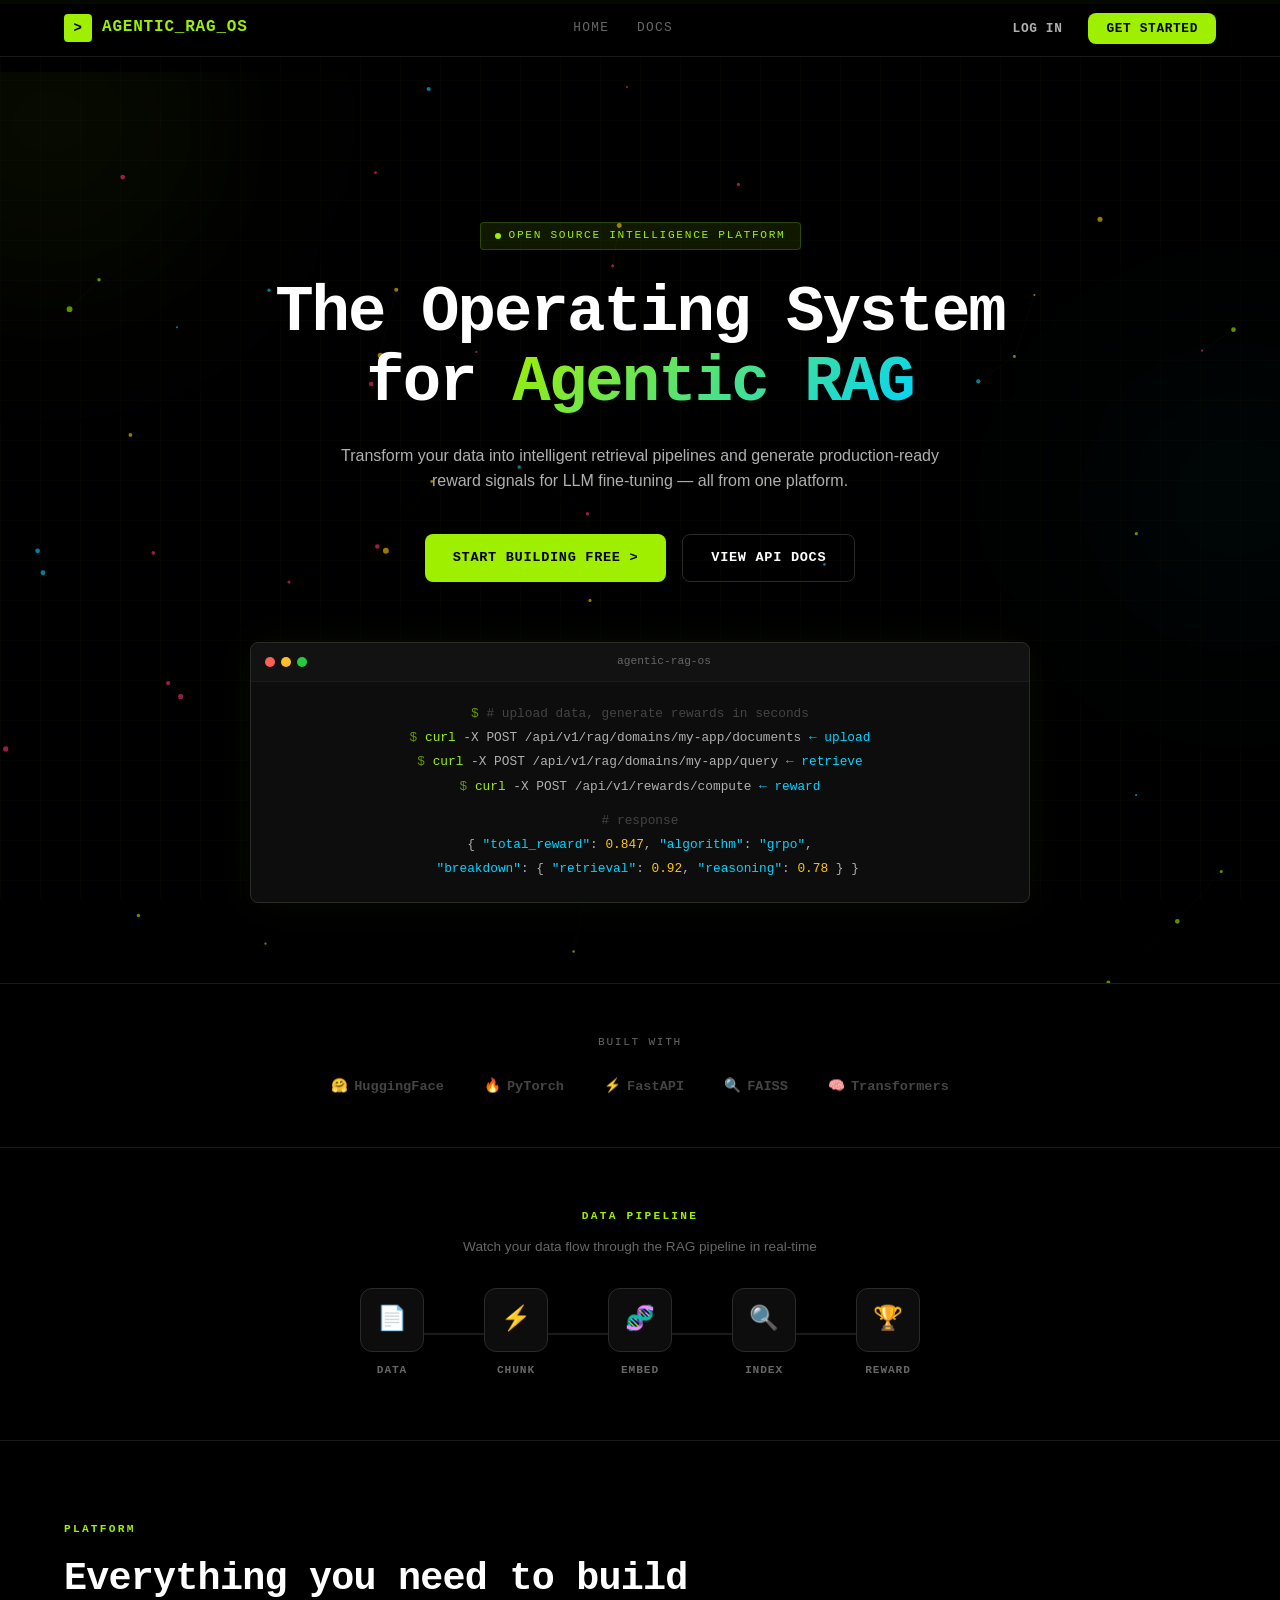
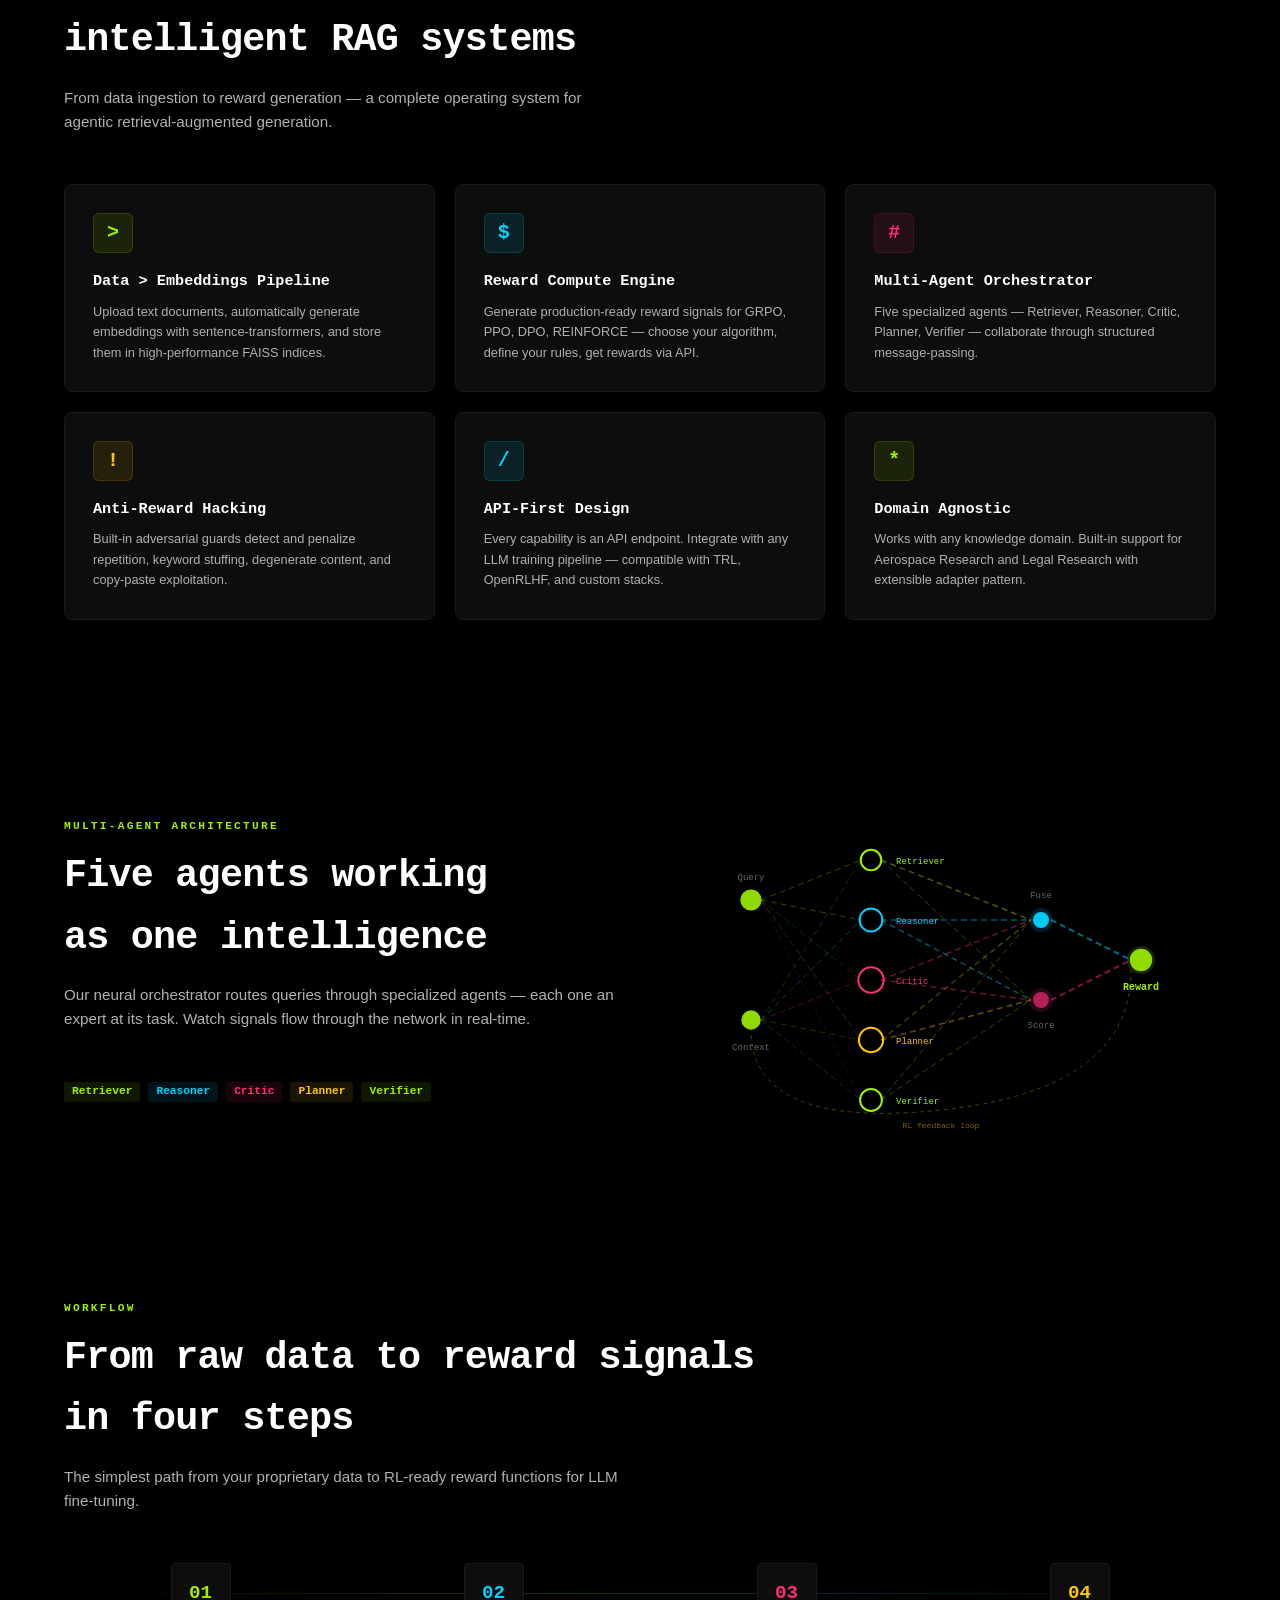
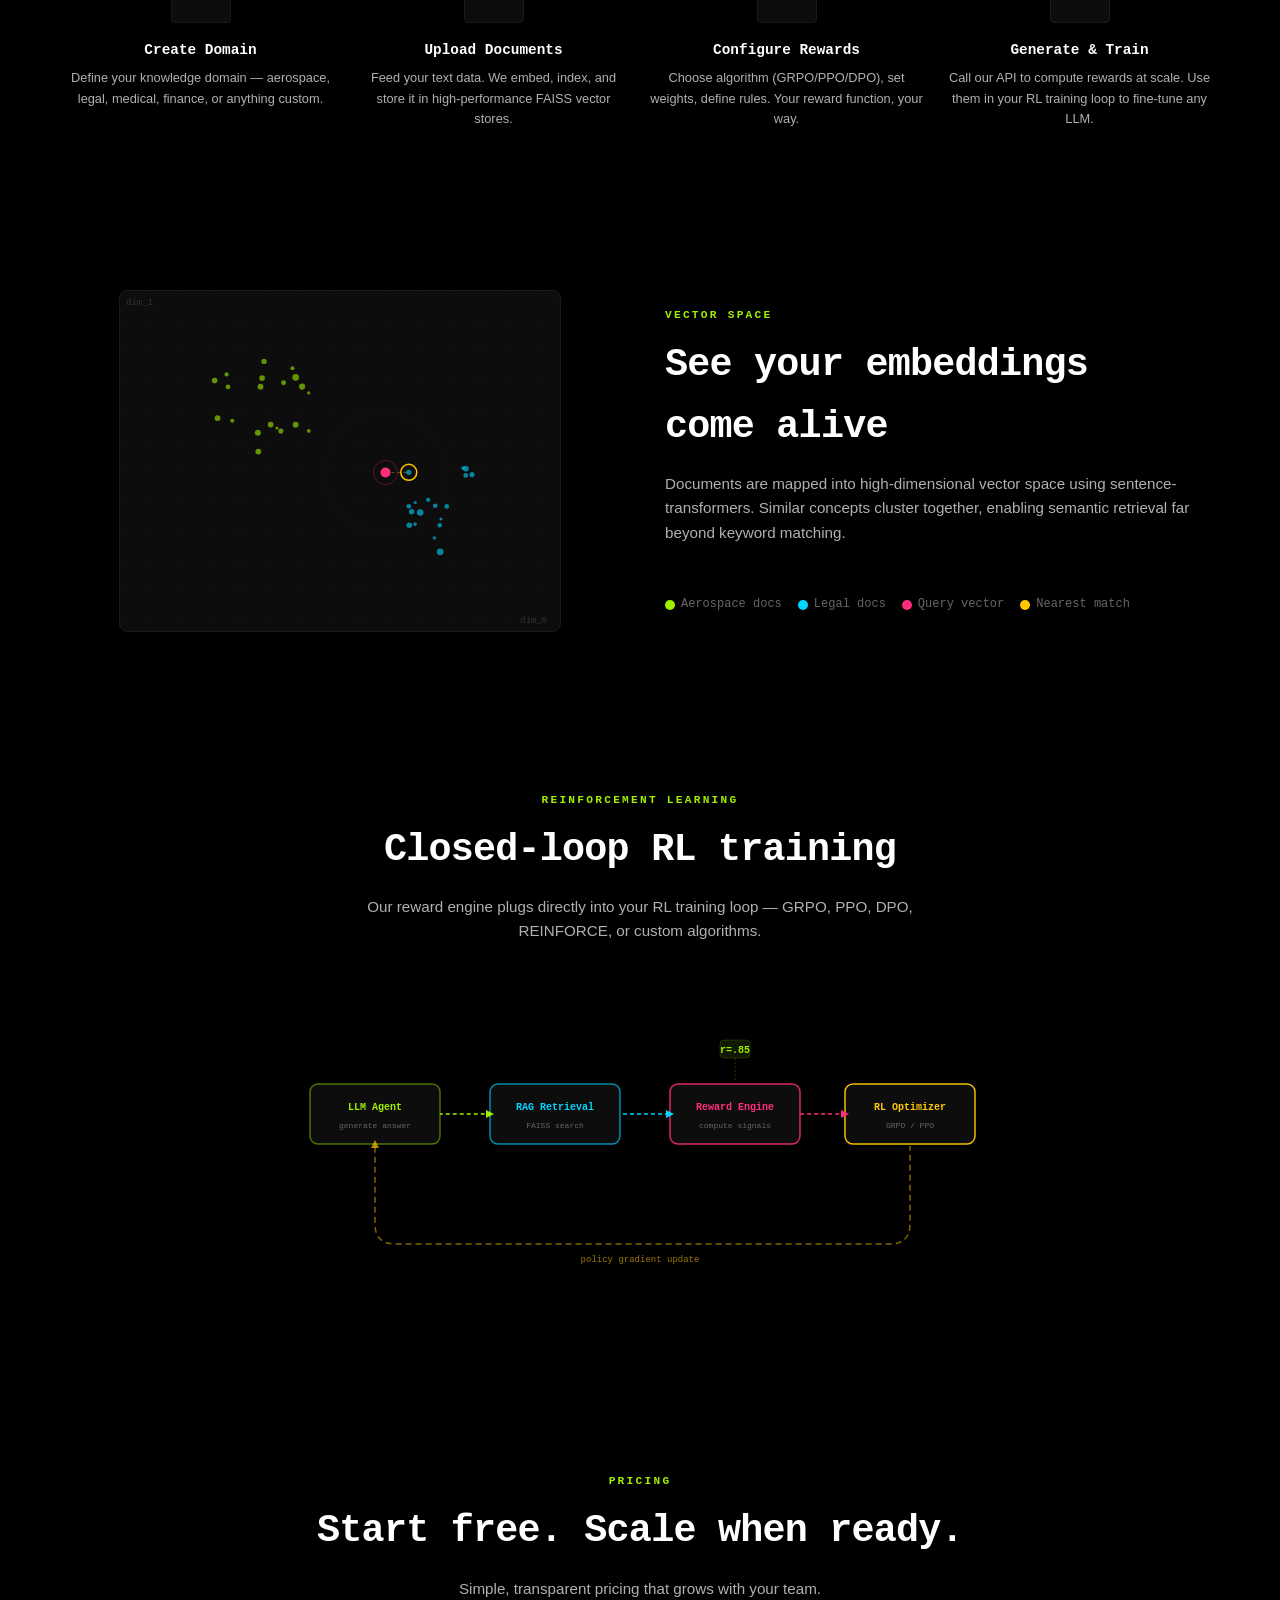
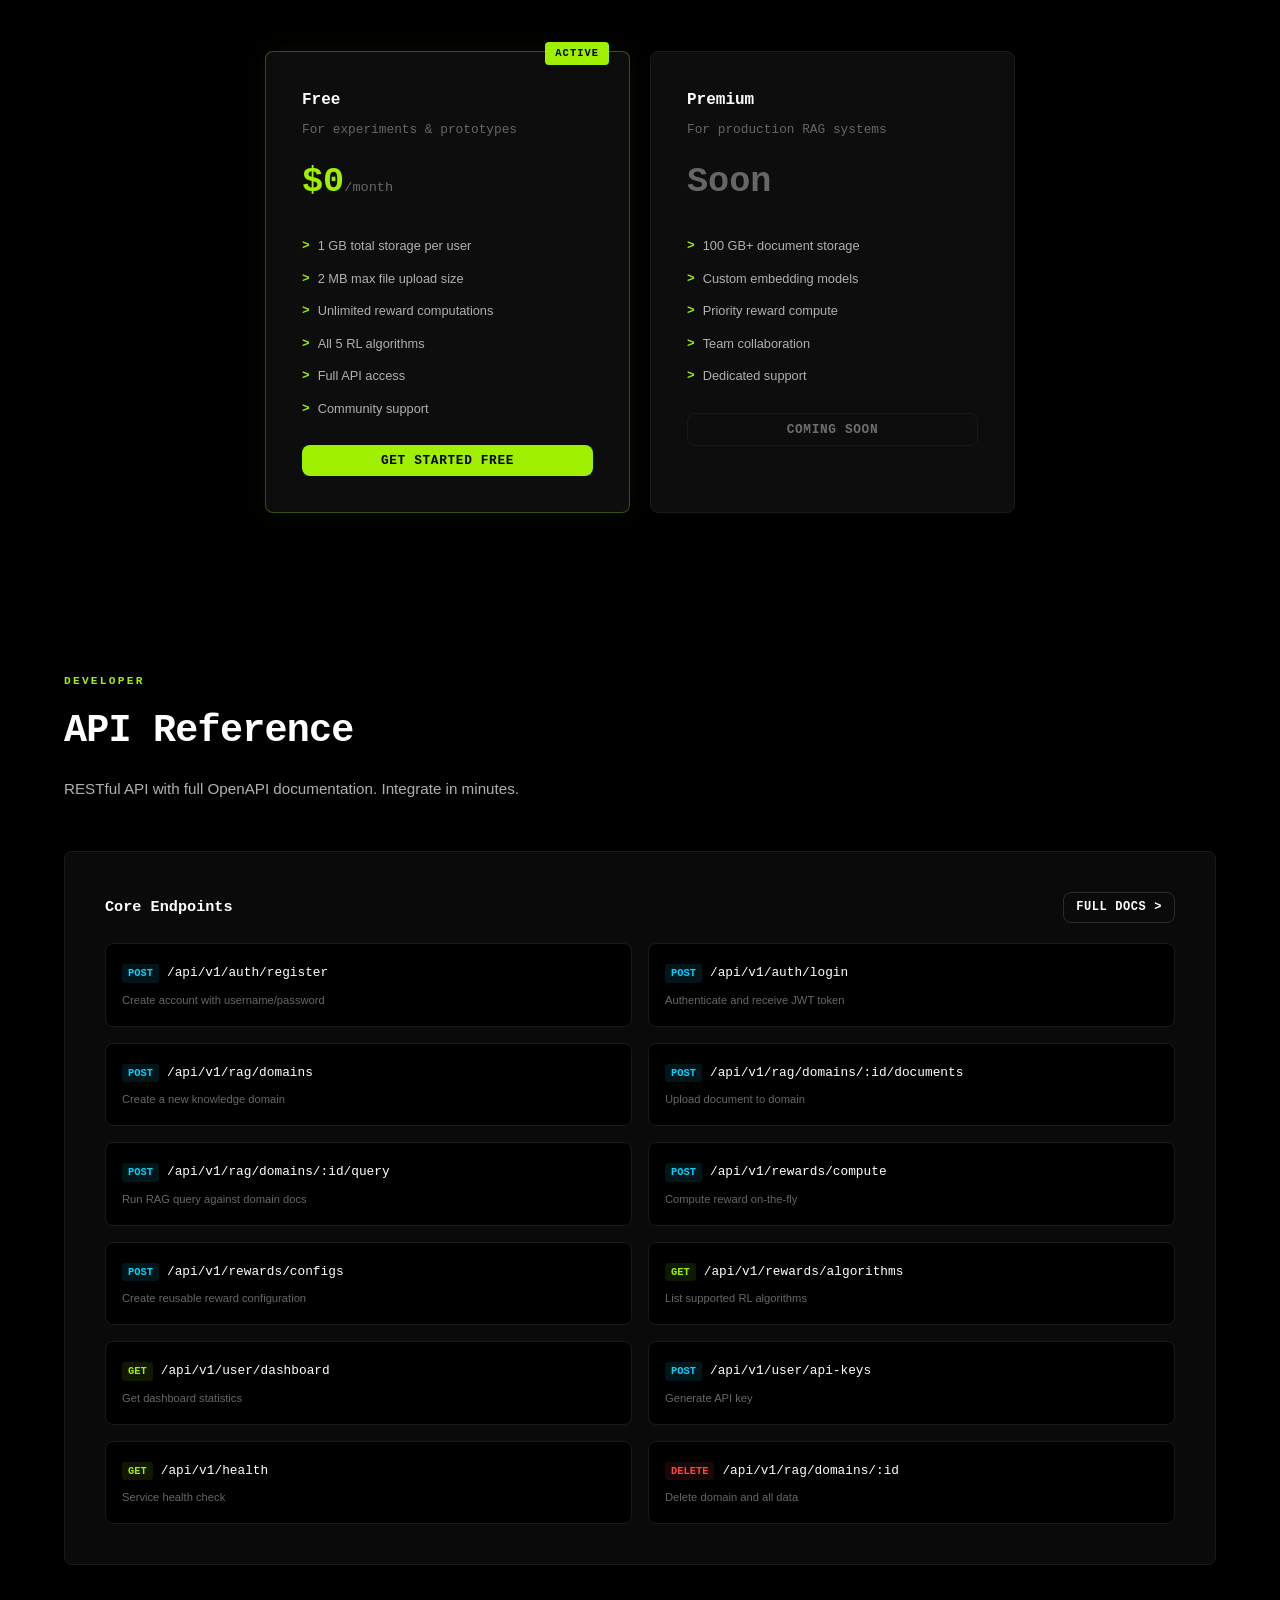
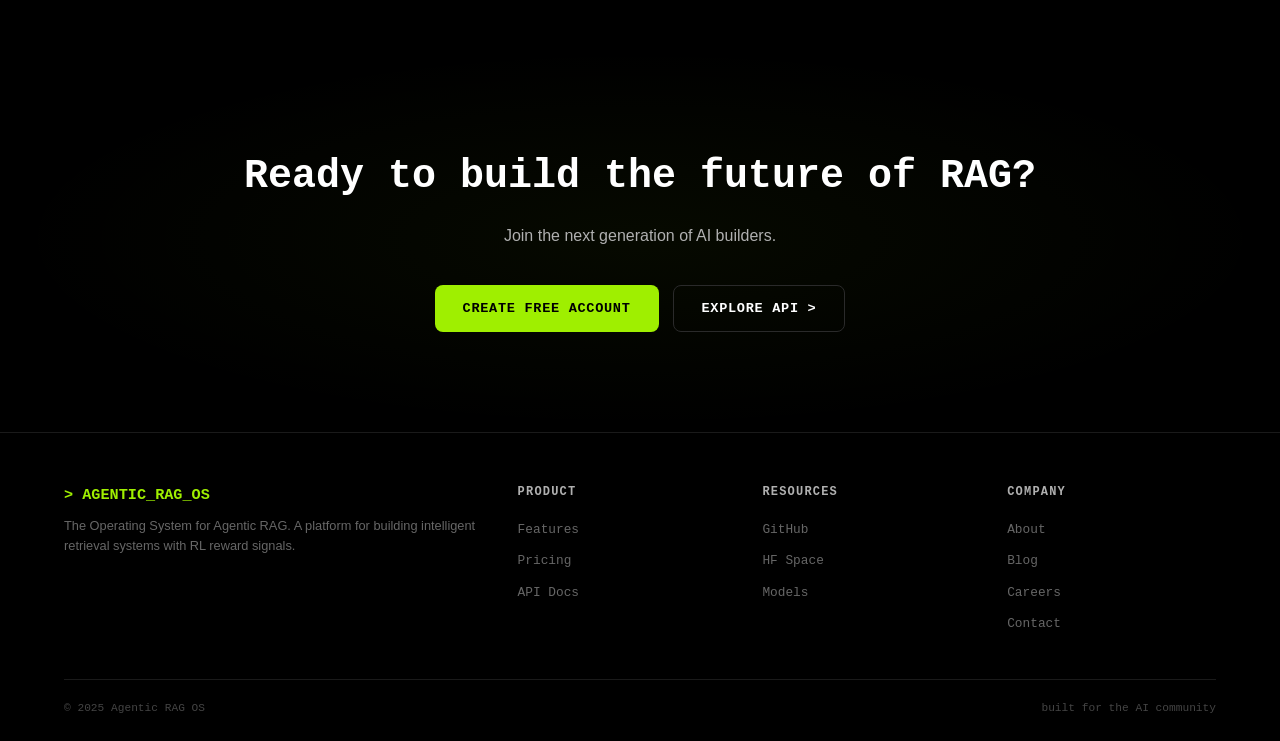
==== commit 0dd558e9: "feat: 1GB storage limit, 2MB file limit, hash routing, landing animations - Free plan: 1GB total sto" ====
--- a/agentic_rag_os/frontend/index.html
+++ b/agentic_rag_os/frontend/index.html
@@ -6,9 +6,6 @@
     <title>Agentic RAG OS — The Operating System for Agentic RAG</title>
     <link rel="icon" type="image/svg+xml" href="data:image/svg+xml,<svg xmlns='http://www.w3.org/2000/svg' viewBox='0 0 100 100'><text y='.9em' font-size='90'>⚡</text></svg>">
     <style>
-        /* ============================================================
-           AGENTIC RAG OS — Hacker Theme (Black / White / #9fef00)
-           ============================================================ */
         :root {
             --bg-primary: #000000;
             --bg-secondary: #0a0a0a;
@@ -20,11 +17,15 @@
             --text-secondary: #b0b0b0;
             --text-muted: #666666;
             --accent: #9fef00;
-            --accent-light: #9fef00;
             --accent-glow: rgba(159, 239, 0, 0.1);
             --accent-dim: rgba(159, 239, 0, 0.6);
+            --cyan: #00d4ff;
+            --cyan-glow: rgba(0, 212, 255, 0.1);
+            --magenta: #ff2d7b;
+            --magenta-glow: rgba(255, 45, 123, 0.1);
+            --amber: #ffc800;
+            --amber-glow: rgba(255, 200, 0, 0.1);
             --radius: 8px;
-            --radius-lg: 12px;
             --shadow: 0 4px 6px -1px rgba(0,0,0,0.5);
             --shadow-lg: 0 20px 40px -12px rgba(0,0,0,0.8);
             --transition: all 0.3s cubic-bezier(0.4, 0, 0.2, 1);
@@ -32,21 +33,15 @@
 
         * { margin: 0; padding: 0; box-sizing: border-box; }
         html { scroll-behavior: smooth; font-size: 16px; }
-
         body {
             font-family: 'SF Mono', 'Fira Code', 'JetBrains Mono', 'Cascadia Code', monospace;
-            background: var(--bg-primary);
-            color: var(--text-primary);
-            line-height: 1.6;
-            overflow-x: hidden;
-            -webkit-font-smoothing: antialiased;
-        }
-
+            background: var(--bg-primary); color: var(--text-primary);
+            line-height: 1.6; overflow-x: hidden; -webkit-font-smoothing: antialiased;
+        }
         ::-webkit-scrollbar { width: 4px; }
         ::-webkit-scrollbar-track { background: transparent; }
         ::-webkit-scrollbar-thumb { background: #333; border-radius: 2px; }
 
-        /* ---- Animations ---- */
         @keyframes fadeInUp { from { opacity: 0; transform: translateY(40px); } to { opacity: 1; transform: translateY(0); } }
         @keyframes fadeIn { from { opacity: 0; } to { opacity: 1; } }
         @keyframes scaleIn { from { opacity: 0; transform: scale(0.8); } to { opacity: 1; transform: scale(1); } }
@@ -56,7 +51,6 @@
         @keyframes slideInRight { from { opacity: 0; transform: translateX(40px); } to { opacity: 1; transform: translateX(0); } }
         @keyframes flicker { 0%,100%{opacity:1} 92%{opacity:1} 93%{opacity:.3} 94%{opacity:1} 96%{opacity:.5} 97%{opacity:1} }
 
-        /* Scroll-triggered animation classes */
         .scroll-hidden { opacity: 0; transition: all 0.8s cubic-bezier(0.4, 0, 0.2, 1); }
         .scroll-show { opacity: 1; transform: translateY(0) translateX(0) scale(1) !important; }
         .scroll-up { transform: translateY(60px); }
@@ -70,25 +64,22 @@
         .stagger-5 { transition-delay: 0.5s !important; }
         .stagger-6 { transition-delay: 0.6s !important; }
 
-        /* Scanline overlay */
         .scanline-overlay { position: fixed; inset: 0; pointer-events: none; z-index: 9999; overflow: hidden; }
         .scanline-overlay::before { content: ''; position: absolute; left: 0; right: 0; height: 4px; background: rgba(159,239,0,0.03); animation: scanline 4s linear infinite; }
 
-        /* Grid background */
         .grid-bg {
             position: fixed; inset: 0;
             background-image: linear-gradient(rgba(159,239,0,0.02) 1px, transparent 1px), linear-gradient(90deg, rgba(159,239,0,0.02) 1px, transparent 1px);
-            background-size: 40px 40px;
-            pointer-events: none; z-index: 0;
+            background-size: 40px 40px; pointer-events: none; z-index: 0;
         }
 
         .glow-orb { position: absolute; border-radius: 50%; filter: blur(100px); pointer-events: none; z-index: 0; }
         .glow-orb-1 { width: 300px; height: 300px; background: rgba(159,239,0,0.06); top: -100px; left: -100px; }
-        .glow-orb-2 { width: 250px; height: 250px; background: rgba(159,239,0,0.04); top: 300px; right: -80px; }
+        .glow-orb-2 { width: 250px; height: 250px; background: rgba(0,212,255,0.04); top: 300px; right: -80px; }
 
         .container { max-width: 1200px; margin: 0 auto; padding: 0 24px; position: relative; z-index: 1; }
 
-        /* ============ NAVBAR ============ */
+        /* NAVBAR */
         .navbar { position: fixed; top: 0; left: 0; right: 0; z-index: 100; background: rgba(0,0,0,0.85); backdrop-filter: blur(20px); border-bottom: 1px solid var(--border); }
         .navbar .container { display: flex; align-items: center; justify-content: space-between; height: 56px; }
         .nav-brand { display: flex; align-items: center; gap: 10px; font-size: 1rem; font-weight: 700; text-decoration: none; color: var(--accent); letter-spacing: 0.05em; }
@@ -98,7 +89,7 @@
         .nav-links a:hover { color: var(--accent); }
         .nav-actions { display: flex; gap: 12px; align-items: center; }
 
-        /* ---- Buttons ---- */
+        /* Buttons */
         .btn { display: inline-flex; align-items: center; gap: 8px; padding: 8px 18px; border-radius: var(--radius); font-size: 0.8rem; font-weight: 600; font-family: inherit; cursor: pointer; border: none; transition: var(--transition); text-decoration: none; text-transform: uppercase; letter-spacing: 0.05em; }
         .btn-primary { background: var(--accent); color: #000; }
         .btn-primary:hover { transform: translateY(-2px); box-shadow: 0 0 20px rgba(159,239,0,0.3); }
@@ -110,16 +101,18 @@
         .btn-sm { padding: 5px 12px; font-size: 0.75rem; }
         .btn-danger { color: #ff4444; }
         .btn-danger:hover { color: #ff6666; }
-
-        /* ============ HERO ============ */
+        .btn-back { background: transparent; color: var(--text-muted); border: 1px solid var(--border); padding: 5px 14px; font-size: 0.75rem; }
+        .btn-back:hover { border-color: var(--accent); color: var(--accent); }
+        .btn-back::before { content: '← '; }
+
+        /* HERO */
         .hero { padding: 150px 0 80px; position: relative; overflow: hidden; text-align: center; }
         .hero-badge { display: inline-flex; align-items: center; gap: 8px; padding: 4px 14px; background: var(--accent-glow); border: 1px solid rgba(159,239,0,0.2); border-radius: 4px; font-size: 0.7rem; color: var(--accent); margin-bottom: 28px; text-transform: uppercase; letter-spacing: 0.15em; animation: fadeIn 0.8s ease-out; }
         .hero-badge .dot { width: 6px; height: 6px; background: var(--accent); border-radius: 50%; animation: pulse-glow 2s ease-in-out infinite; }
         .hero h1 { font-size: clamp(2.2rem, 5.5vw, 4rem); font-weight: 800; line-height: 1.1; letter-spacing: -0.03em; margin-bottom: 24px; animation: fadeInUp 0.8s ease-out; color: #fff; }
-        .hero h1 .gradient-text { color: var(--accent); text-shadow: 0 0 40px rgba(159,239,0,0.3); }
+        .hero h1 .gradient-text { background: linear-gradient(135deg, var(--accent), var(--cyan)); -webkit-background-clip: text; -webkit-text-fill-color: transparent; background-clip: text; }
         .hero-subtitle { font-size: 1rem; color: var(--text-secondary); max-width: 600px; margin: 0 auto 40px; animation: fadeInUp 0.8s ease-out 0.2s forwards; opacity: 0; font-family: -apple-system, BlinkMacSystemFont, 'Inter', sans-serif; }
         .hero-actions { display: flex; gap: 16px; justify-content: center; animation: fadeInUp 0.8s ease-out 0.4s forwards; opacity: 0; }
-
         .hero-visual { margin-top: 60px; position: relative; animation: fadeInUp 1s ease-out 0.6s forwards; opacity: 0; }
         .hero-terminal { background: var(--bg-card); border: 1px solid var(--border-light); border-radius: var(--radius); max-width: 780px; margin: 0 auto; overflow: hidden; box-shadow: 0 0 40px rgba(159,239,0,0.05); animation: borderGlow 3s ease-in-out infinite; }
         .terminal-header { display: flex; align-items: center; gap: 6px; padding: 10px 14px; background: rgba(255,255,255,0.02); border-bottom: 1px solid var(--border); }
@@ -130,45 +123,110 @@
         .terminal-title { flex: 1; text-align: center; font-size: 0.7rem; color: var(--text-muted); }
         .terminal-body { padding: 20px; font-size: 0.8rem; line-height: 1.9; color: var(--text-secondary); }
         .terminal-body .cmd { color: var(--accent); }
-        .terminal-body .str { color: #fff; }
+        .terminal-body .str { color: var(--cyan); }
         .terminal-body .comment { color: #444; }
-        .terminal-body .num { color: var(--accent); }
+        .terminal-body .num { color: var(--amber); }
         .terminal-body .prompt { color: var(--accent-dim); }
 
-        /* ============ LOGOS BAR ============ */
+        /* HERO PARTICLE CANVAS */
+        #heroParticles { position: absolute; inset: 0; z-index: 0; pointer-events: none; }
+
+        /* LOGOS */
         .logos-bar { padding: 50px 0; border-top: 1px solid var(--border); border-bottom: 1px solid var(--border); }
         .logos-bar p { text-align: center; font-size: 0.7rem; color: var(--text-muted); text-transform: uppercase; letter-spacing: 0.15em; margin-bottom: 24px; }
         .logos-grid { display: flex; justify-content: center; align-items: center; gap: 40px; flex-wrap: wrap; }
         .logo-item { font-size: 0.85rem; font-weight: 600; color: #444; transition: var(--transition); display: flex; align-items: center; gap: 6px; }
         .logo-item:hover { color: var(--accent); }
-        .logo-item span { font-size: 1.1rem; }
-
-        /* ============ SECTION BASE ============ */
+
+        /* SECTIONS */
         section { padding: 80px 0; position: relative; }
         .section-label { font-size: 0.7rem; text-transform: uppercase; letter-spacing: 0.2em; color: var(--accent); font-weight: 600; margin-bottom: 10px; }
         .section-title { font-size: clamp(1.6rem, 3.5vw, 2.4rem); font-weight: 800; letter-spacing: -0.02em; margin-bottom: 14px; color: #fff; }
         .section-desc { font-size: 0.95rem; color: var(--text-secondary); max-width: 560px; margin-bottom: 50px; font-family: -apple-system, BlinkMacSystemFont, 'Inter', sans-serif; }
 
-        /* ============ FEATURES ============ */
+        /* ============ ANIMATED PIPELINE ============ */
+        .pipeline-section { padding: 60px 0; overflow: hidden; border-bottom: 1px solid var(--border); }
+        .pipeline-track { display: flex; align-items: center; justify-content: center; gap: 0; position: relative; }
+        .pipeline-node { display: flex; flex-direction: column; align-items: center; gap: 10px; position: relative; z-index: 2; }
+        .pipeline-icon { width: 64px; height: 64px; border-radius: 12px; display: flex; align-items: center; justify-content: center; font-size: 24px; border: 1px solid var(--border-light); background: var(--bg-card); transition: var(--transition); position: relative; }
+        .pipeline-icon::after { content: ''; position: absolute; inset: -4px; border-radius: 16px; border: 1px solid transparent; transition: var(--transition); }
+        .pipeline-node:hover .pipeline-icon { transform: translateY(-4px); }
+        .pipeline-node:hover .pipeline-icon::after { border-color: rgba(159,239,0,0.2); box-shadow: 0 0 20px rgba(159,239,0,0.1); }
+        .pipeline-node:nth-child(1) .pipeline-icon { color: var(--accent); }
+        .pipeline-node:nth-child(3) .pipeline-icon { color: var(--cyan); }
+        .pipeline-node:nth-child(5) .pipeline-icon { color: var(--magenta); }
+        .pipeline-node:nth-child(7) .pipeline-icon { color: var(--amber); }
+        .pipeline-node:nth-child(9) .pipeline-icon { color: var(--accent); }
+        .pipeline-node-label { font-size: 0.7rem; color: var(--text-muted); text-transform: uppercase; letter-spacing: 0.08em; font-weight: 600; }
+        .pipeline-connector { width: 60px; height: 2px; background: var(--border); position: relative; overflow: hidden; flex-shrink: 0; }
+        .pipeline-connector::before { content: ''; position: absolute; top: 0; left: -100%; width: 50%; height: 100%; background: linear-gradient(90deg, transparent, var(--accent), transparent); animation: pipelineFlow 2s linear infinite; }
+        .pipeline-connector:nth-child(4)::before { animation-delay: 0.4s; background: linear-gradient(90deg, transparent, var(--cyan), transparent); }
+        .pipeline-connector:nth-child(6)::before { animation-delay: 0.8s; background: linear-gradient(90deg, transparent, var(--magenta), transparent); }
+        .pipeline-connector:nth-child(8)::before { animation-delay: 1.2s; background: linear-gradient(90deg, transparent, var(--amber), transparent); }
+        @keyframes pipelineFlow { 0% { left: -50%; } 100% { left: 100%; } }
+
+        /* ============ NEURAL NETWORK ANIMATION ============ */
+        .nn-section { padding: 80px 0; overflow: hidden; }
+        .nn-container { display: flex; align-items: center; gap: 50px; }
+        .nn-text { flex: 1; }
+        .nn-visual { flex: 1; display: flex; justify-content: center; }
+        .nn-svg { width: 100%; max-width: 500px; height: 360px; }
+        .nn-node { transition: var(--transition); }
+        .nn-node:hover { filter: brightness(1.5); }
+        @keyframes nnPulse1 { 0%,100% { opacity: 0.1; } 25% { opacity: 0.7; } }
+        @keyframes nnPulse2 { 0%,100% { opacity: 0.1; } 50% { opacity: 0.7; } }
+        @keyframes nnPulse3 { 0%,100% { opacity: 0.1; } 75% { opacity: 0.7; } }
+        .nn-edge { stroke-dasharray: 6 4; }
+        .nn-edge.e1 { animation: nnEdgeFlow 3s linear infinite; }
+        .nn-edge.e2 { animation: nnEdgeFlow 3s linear infinite 0.5s; }
+        .nn-edge.e3 { animation: nnEdgeFlow 3s linear infinite 1s; }
+        .nn-edge.e4 { animation: nnEdgeFlow 3s linear infinite 1.5s; }
+        @keyframes nnEdgeFlow { 0% { stroke-dashoffset: 20; } 100% { stroke-dashoffset: -20; } }
+        @keyframes nodeGlow { 0%,100% { r: 8; opacity: 0.8; } 50% { r: 11; opacity: 1; } }
+
+        /* ============ EMBEDDING SPACE ============ */
+        .embed-section { padding: 80px 0; overflow: hidden; }
+        .embed-container { display: flex; align-items: center; gap: 50px; }
+        .embed-text { flex: 1; }
+        .embed-visual { flex: 1; display: flex; justify-content: center; }
+        #embedCanvas { border: 1px solid var(--border); border-radius: var(--radius); background: var(--bg-card); }
+
+        /* ============ RL LOOP ANIMATION ============ */
+        .rl-section { padding: 80px 0; overflow: hidden; position: relative; }
+        .rl-loop-visual { max-width: 700px; margin: 40px auto 0; position: relative; }
+        .rl-svg { width: 100%; height: 320px; }
+        @keyframes rlSignal { 0% { stroke-dashoffset: 100; opacity: 0.3; } 50% { opacity: 1; } 100% { stroke-dashoffset: 0; opacity: 0.3; } }
+        @keyframes rlNodePulse { 0%,100% { transform: scale(1); } 50% { transform: scale(1.08); } }
+        .rl-box { transition: var(--transition); }
+        .rl-box:hover { filter: brightness(1.3); }
+
+        /* FEATURES */
         .features-grid { display: grid; grid-template-columns: repeat(3, 1fr); gap: 20px; }
         .feature-card { background: var(--bg-card); border: 1px solid var(--border); border-radius: var(--radius); padding: 28px; transition: var(--transition); position: relative; overflow: hidden; }
         .feature-card::before { content: ''; position: absolute; top: 0; left: 0; right: 0; height: 2px; background: var(--accent); opacity: 0; transition: var(--transition); }
         .feature-card:hover { border-color: rgba(159,239,0,0.3); transform: translateY(-4px); box-shadow: 0 0 30px rgba(159,239,0,0.05); }
         .feature-card:hover::before { opacity: 1; }
-        .feature-icon { width: 40px; height: 40px; border-radius: 6px; display: flex; align-items: center; justify-content: center; font-size: 20px; margin-bottom: 16px; background: var(--accent-glow); border: 1px solid rgba(159,239,0,0.1); color: var(--accent); font-weight: 700; }
+        .feature-icon { width: 40px; height: 40px; border-radius: 6px; display: flex; align-items: center; justify-content: center; font-size: 20px; margin-bottom: 16px; font-weight: 700; }
+        .feature-icon.green { background: var(--accent-glow); border: 1px solid rgba(159,239,0,0.15); color: var(--accent); }
+        .feature-icon.cyan { background: var(--cyan-glow); border: 1px solid rgba(0,212,255,0.15); color: var(--cyan); }
+        .feature-icon.magenta { background: var(--magenta-glow); border: 1px solid rgba(255,45,123,0.15); color: var(--magenta); }
+        .feature-icon.amber { background: var(--amber-glow); border: 1px solid rgba(255,200,0,0.15); color: var(--amber); }
         .feature-card h3 { font-size: 0.95rem; font-weight: 700; margin-bottom: 8px; color: #fff; }
         .feature-card p { color: var(--text-secondary); font-size: 0.8rem; font-family: -apple-system, BlinkMacSystemFont, 'Inter', sans-serif; }
-
-        /* ============ HOW IT WORKS ============ */
+        .feature-card.cyan-bar:hover::before { background: var(--cyan); }
+        .feature-card.magenta-bar:hover::before { background: var(--magenta); }
+        .feature-card.amber-bar:hover::before { background: var(--amber); }
+
+        /* HOW IT WORKS */
         .steps-container { display: grid; grid-template-columns: repeat(4, 1fr); gap: 20px; position: relative; }
-        .steps-container::before { content: ''; position: absolute; top: 30px; left: 50px; right: 50px; height: 1px; background: linear-gradient(90deg, transparent, var(--accent), transparent); opacity: 0.2; }
+        .steps-container::before { content: ''; position: absolute; top: 30px; left: 50px; right: 50px; height: 1px; background: linear-gradient(90deg, transparent, var(--accent), var(--cyan), transparent); opacity: 0.2; }
         .step-item { text-align: center; position: relative; }
         .step-number { width: 60px; height: 60px; border-radius: 4px; background: var(--bg-card); border: 1px solid var(--border); display: flex; align-items: center; justify-content: center; margin: 0 auto 16px; font-size: 1.2rem; font-weight: 800; color: var(--accent); transition: var(--transition); z-index: 1; position: relative; }
         .step-item:hover .step-number { border-color: var(--accent); box-shadow: 0 0 20px rgba(159,239,0,0.15); }
         .step-item h3 { font-size: 0.9rem; font-weight: 700; margin-bottom: 6px; color: #fff; }
         .step-item p { font-size: 0.8rem; color: var(--text-secondary); font-family: -apple-system, BlinkMacSystemFont, 'Inter', sans-serif; }
 
-        /* ============ PRICING ============ */
+        /* PRICING */
         .pricing-grid { display: grid; grid-template-columns: repeat(2, 1fr); gap: 20px; max-width: 750px; margin: 0 auto; }
         .price-card { background: var(--bg-card); border: 1px solid var(--border); border-radius: var(--radius); padding: 36px; transition: var(--transition); }
         .price-card.featured { border-color: rgba(159,239,0,0.3); box-shadow: 0 0 30px rgba(159,239,0,0.05); position: relative; }
@@ -180,25 +238,25 @@
         .price-card li { padding: 6px 0; font-size: 0.8rem; color: var(--text-secondary); display: flex; align-items: center; gap: 8px; font-family: -apple-system, BlinkMacSystemFont, 'Inter', sans-serif; }
         .price-card li::before { content: '>'; color: var(--accent); font-weight: 700; font-family: monospace; }
 
-        /* ============ API DOCS ============ */
+        /* API DOCS */
         .api-section { background: var(--bg-secondary); border: 1px solid var(--border); border-radius: var(--radius); padding: 40px; margin-top: 30px; }
         .api-grid { display: grid; grid-template-columns: repeat(2, 1fr); gap: 16px; }
         .api-card { background: var(--bg-primary); border: 1px solid var(--border); border-radius: var(--radius); padding: 16px; transition: var(--transition); }
         .api-card:hover { border-color: rgba(159,239,0,0.2); }
         .api-method { display: inline-block; padding: 1px 6px; border-radius: 3px; font-size: 0.65rem; font-weight: 700; font-family: monospace; margin-right: 8px; }
         .api-method.get { background: rgba(159,239,0,0.1); color: var(--accent); }
-        .api-method.post { background: rgba(255,255,255,0.08); color: #fff; }
+        .api-method.post { background: var(--cyan-glow); color: var(--cyan); }
         .api-method.delete { background: rgba(255,68,68,0.1); color: #ff4444; }
         .api-path { font-size: 0.8rem; color: var(--text-primary); }
         .api-desc { font-size: 0.7rem; color: var(--text-muted); margin-top: 6px; font-family: -apple-system, BlinkMacSystemFont, 'Inter', sans-serif; }
 
-        /* ============ CTA ============ */
+        /* CTA */
         .cta-section { text-align: center; padding: 100px 0; position: relative; }
         .cta-section::before { content: ''; position: absolute; inset: 0; background: radial-gradient(ellipse at center, rgba(159,239,0,0.04) 0%, transparent 70%); pointer-events: none; }
         .cta-section h2 { font-size: clamp(1.8rem, 3.5vw, 2.5rem); font-weight: 800; margin-bottom: 14px; }
         .cta-section p { font-size: 1rem; color: var(--text-secondary); margin-bottom: 36px; font-family: -apple-system, BlinkMacSystemFont, 'Inter', sans-serif; }
 
-        /* ============ FOOTER ============ */
+        /* FOOTER */
         .footer { padding: 50px 0 24px; border-top: 1px solid var(--border); }
         .footer-grid { display: grid; grid-template-columns: 2fr 1fr 1fr 1fr; gap: 36px; margin-bottom: 36px; }
         .footer-brand h3 { font-size: 0.95rem; font-weight: 700; margin-bottom: 8px; color: var(--accent); }
@@ -210,27 +268,28 @@
         .footer a:hover { color: var(--accent); }
         .footer-bottom { display: flex; justify-content: space-between; align-items: center; padding-top: 20px; border-top: 1px solid var(--border); font-size: 0.7rem; color: #444; }
 
-        /* ============ DASHBOARD ============ */
+        /* DASHBOARD / APP VIEWS */
         .app-view { display: none; min-height: 100vh; padding-top: 72px; }
         .app-view.active { display: block; }
-        .dashboard-header { display: flex; justify-content: space-between; align-items: center; margin-bottom: 28px; }
-        .dashboard-header h1 { font-size: 1.5rem; font-weight: 700; }
+        .page-header { display: flex; justify-content: space-between; align-items: center; margin-bottom: 28px; }
+        .page-header h1 { font-size: 1.5rem; font-weight: 700; }
+        .page-header-left { display: flex; align-items: center; gap: 14px; }
         .stats-grid { display: grid; grid-template-columns: repeat(4, 1fr); gap: 16px; margin-bottom: 32px; }
         .stat-card { background: var(--bg-card); border: 1px solid var(--border); border-radius: var(--radius); padding: 20px; transition: var(--transition); }
         .stat-card:hover { border-color: rgba(159,239,0,0.2); }
         .stat-label { font-size: 0.7rem; color: var(--text-muted); margin-bottom: 6px; text-transform: uppercase; letter-spacing: 0.1em; }
         .stat-value { font-size: 1.8rem; font-weight: 800; }
         .stat-value.accent { color: var(--accent); }
+        .stat-value.cyan { color: var(--cyan); }
+        .stat-value.amber { color: var(--amber); }
         .card { background: var(--bg-card); border: 1px solid var(--border); border-radius: var(--radius); padding: 28px; margin-bottom: 20px; }
         .card h2 { font-size: 1.1rem; font-weight: 700; margin-bottom: 16px; }
 
-        /* Tables */
         .data-table { width: 100%; border-collapse: collapse; }
         .data-table th { text-align: left; padding: 10px 14px; font-size: 0.7rem; font-weight: 600; color: var(--text-muted); text-transform: uppercase; letter-spacing: 0.08em; border-bottom: 1px solid var(--border); }
         .data-table td { padding: 10px 14px; font-size: 0.8rem; border-bottom: 1px solid var(--border); color: var(--text-secondary); }
         .data-table tr:hover td { background: rgba(159,239,0,0.02); }
 
-        /* Forms */
         .form-group { margin-bottom: 16px; }
         .form-group label { display: block; font-size: 0.75rem; font-weight: 600; margin-bottom: 5px; color: var(--text-secondary); text-transform: uppercase; letter-spacing: 0.05em; }
         .form-input { width: 100%; padding: 9px 12px; background: var(--bg-primary); border: 1px solid var(--border); border-radius: 4px; color: var(--text-primary); font-size: 0.85rem; font-family: inherit; transition: var(--transition); }
@@ -240,28 +299,25 @@
 
         .tag { display: inline-block; padding: 1px 8px; border-radius: 3px; font-size: 0.7rem; font-weight: 600; }
         .tag-success { background: rgba(159,239,0,0.1); color: var(--accent); }
-        .tag-info { background: rgba(255,255,255,0.06); color: #fff; }
-
-        /* Modal */
+        .tag-info { background: var(--cyan-glow); color: var(--cyan); }
+        .tag-warn { background: var(--amber-glow); color: var(--amber); }
+
         .modal-overlay { display: none; position: fixed; inset: 0; background: rgba(0,0,0,0.75); backdrop-filter: blur(4px); z-index: 200; align-items: center; justify-content: center; }
         .modal-overlay.active { display: flex; }
         .modal { background: var(--bg-card); border: 1px solid var(--border-light); border-radius: var(--radius); padding: 28px; width: 90%; max-width: 460px; animation: scaleIn 0.25s ease-out; }
         .modal h2 { font-size: 1.1rem; margin-bottom: 18px; }
         .modal-actions { display: flex; gap: 10px; justify-content: flex-end; margin-top: 20px; }
 
-        /* Toast */
         .toast-container { position: fixed; top: 72px; right: 20px; z-index: 300; display: flex; flex-direction: column; gap: 6px; }
         .toast { background: var(--bg-card); border: 1px solid var(--border); border-radius: var(--radius); padding: 10px 18px; font-size: 0.8rem; animation: slideInRight 0.3s ease-out; box-shadow: var(--shadow-lg); max-width: 340px; }
         .toast.success { border-left: 3px solid var(--accent); }
         .toast.error { border-left: 3px solid #ff4444; }
-        .toast.info { border-left: 3px solid #666; }
-
-        /* Auth */
+        .toast.info { border-left: 3px solid var(--cyan); }
+
         .auth-tabs { display: flex; gap: 0; margin-bottom: 20px; }
         .auth-tab { flex: 1; padding: 10px; text-align: center; cursor: pointer; font-weight: 600; font-size: 0.8rem; color: var(--text-muted); border-bottom: 2px solid var(--border); transition: var(--transition); background: none; border-top: none; border-left: none; border-right: none; font-family: inherit; }
         .auth-tab.active { color: var(--accent); border-bottom-color: var(--accent); }
 
-        /* Reward */
         .reward-playground { background: var(--bg-secondary); border: 1px solid var(--border); border-radius: var(--radius); padding: 28px; }
         .reward-result { margin-top: 20px; padding: 20px; background: var(--bg-primary); border: 1px solid var(--border); border-radius: var(--radius); }
         .reward-score { font-size: 2.5rem; font-weight: 800; text-align: center; margin: 12px 0; }
@@ -271,7 +327,15 @@
         .reward-bar-track { width: 100%; height: 4px; background: var(--border); border-radius: 2px; overflow: hidden; }
         .reward-bar-fill { height: 100%; border-radius: 2px; transition: width 0.5s ease; }
 
-        /* ============ RESPONSIVE ============ */
+        /* Storage bar */
+        .storage-bar { margin-top: 8px; }
+        .storage-bar-track { width: 100%; height: 6px; background: var(--border); border-radius: 3px; overflow: hidden; }
+        .storage-bar-fill { height: 100%; border-radius: 3px; background: var(--accent); transition: width 0.5s ease; }
+        .storage-bar-fill.warn { background: var(--amber); }
+        .storage-bar-fill.danger { background: #ff4444; }
+        .storage-text { font-size: 0.7rem; color: var(--text-muted); margin-top: 4px; }
+        .storage-plan { font-size: 0.65rem; color: var(--accent); margin-top: 2px; font-weight: 600; }
+
         @media (max-width: 1024px) {
             .features-grid { grid-template-columns: repeat(2, 1fr); }
             .steps-container { grid-template-columns: repeat(2, 1fr); }
@@ -279,15 +343,17 @@
             .footer-grid { grid-template-columns: repeat(2, 1fr); }
             .stats-grid { grid-template-columns: repeat(2, 1fr); }
             .api-grid { grid-template-columns: 1fr; }
+            .nn-container, .embed-container { flex-direction: column; }
+            .pipeline-track { flex-wrap: wrap; gap: 8px; }
+            .pipeline-connector { width: 30px; }
         }
         @media (max-width: 768px) {
             .nav-links { display: none; }
-            .features-grid { grid-template-columns: 1fr; }
-            .pricing-grid { grid-template-columns: 1fr; }
-            .steps-container { grid-template-columns: 1fr; }
-            .footer-grid { grid-template-columns: 1fr; }
+            .features-grid, .pricing-grid, .steps-container, .footer-grid { grid-template-columns: 1fr; }
             .hero h1 { font-size: 2rem; }
             .stats-grid { grid-template-columns: 1fr 1fr; }
+            .pipeline-connector { display: none; }
+            .pipeline-track { gap: 16px; flex-wrap: wrap; }
         }
     </style>
 </head>
@@ -297,12 +363,18 @@
     <div class="toast-container" id="toastContainer"></div>
 
     <nav class="navbar"><div class="container">
-        <a href="#" class="nav-brand" onclick="showView('landing')"><div class="logo">></div><span>AGENTIC_RAG_OS</span></a>
-        <ul class="nav-links"><li><a href="#features" onclick="showView('landing')">Features</a></li><li><a href="#how-it-works" onclick="showView('landing')">Workflow</a></li><li><a href="#pricing" onclick="showView('landing')">Pricing</a></li><li><a href="#api-reference" onclick="showView('landing')">API</a></li><li><a href="/api/docs" target="_blank">Docs</a></li></ul>
+        <a href="#/" class="nav-brand"><div class="logo">></div><span>AGENTIC_RAG_OS</span></a>
+        <ul class="nav-links" id="navLinks">
+            <li><a href="#/">Home</a></li>
+            <li><a href="/api/docs" target="_blank">Docs</a></li>
+        </ul>
         <div class="nav-actions" id="navActions">
             <button class="btn btn-ghost" id="navLoginBtn" onclick="showAuthModal()">Log In</button>
             <button class="btn btn-primary" id="navSignupBtn" onclick="showAuthModal('register')">Get Started</button>
-            <div style="display:none" id="navUserMenu"><button class="btn btn-secondary btn-sm" onclick="showView('dashboard')">Dashboard</button><button class="btn btn-ghost btn-sm" onclick="logout()">Logout</button></div>
+            <div style="display:none" id="navUserMenu">
+                <button class="btn btn-secondary btn-sm" onclick="navigate('dashboard')">Dashboard</button>
+                <button class="btn btn-ghost btn-sm" onclick="logout()">Logout</button>
+            </div>
         </div>
     </div></nav>
 
@@ -318,9 +390,11 @@
         <div style="text-align:center;margin-top:14px"><button class="btn btn-ghost btn-sm" onclick="closeAuthModal()">Cancel</button></div>
     </div></div>
 
-    <!-- LANDING PAGE -->
-    <div class="app-view active" id="viewLanding">
-        <section class="hero"><div class="glow-orb glow-orb-1"></div><div class="glow-orb glow-orb-2"></div><div class="container">
+    <!-- ============ LANDING ============ -->
+    <div class="app-view" id="viewLanding">
+        <section class="hero"><div class="glow-orb glow-orb-1"></div><div class="glow-orb glow-orb-2"></div>
+            <canvas id="heroParticles"></canvas>
+            <div class="container">
             <div class="hero-badge"><span class="dot"></span>Open Source Intelligence Platform</div>
             <h1>The Operating System<br>for <span class="gradient-text">Agentic RAG</span></h1>
             <p class="hero-subtitle">Transform your data into intelligent retrieval pipelines and generate production-ready reward signals for LLM fine-tuning — all from one platform.</p>
@@ -340,17 +414,119 @@
             <div class="logo-item"><span>🤗</span> HuggingFace</div><div class="logo-item"><span>🔥</span> PyTorch</div><div class="logo-item"><span>⚡</span> FastAPI</div><div class="logo-item"><span>🔍</span> FAISS</div><div class="logo-item"><span>🧠</span> Transformers</div>
         </div></div></section>
 
+        <!-- ANIMATED PIPELINE FLOW -->
+        <section class="pipeline-section scroll-hidden scroll-up"><div class="container">
+            <div style="text-align:center;margin-bottom:30px"><div class="section-label">Data Pipeline</div><p style="color:var(--text-muted);font-size:0.85rem;font-family:-apple-system,BlinkMacSystemFont,'Inter',sans-serif">Watch your data flow through the RAG pipeline in real-time</p></div>
+            <div class="pipeline-track">
+                <div class="pipeline-node"><div class="pipeline-icon">📄</div><div class="pipeline-node-label">Data</div></div>
+                <div class="pipeline-connector"></div>
+                <div class="pipeline-node"><div class="pipeline-icon">⚡</div><div class="pipeline-node-label">Chunk</div></div>
+                <div class="pipeline-connector"></div>
+                <div class="pipeline-node"><div class="pipeline-icon">🧬</div><div class="pipeline-node-label">Embed</div></div>
+                <div class="pipeline-connector"></div>
+                <div class="pipeline-node"><div class="pipeline-icon">🔍</div><div class="pipeline-node-label">Index</div></div>
+                <div class="pipeline-connector"></div>
+                <div class="pipeline-node"><div class="pipeline-icon">🏆</div><div class="pipeline-node-label">Reward</div></div>
+            </div>
+        </div></section>
+
         <section id="features"><div class="container">
             <div class="section-label scroll-hidden scroll-left">Platform</div>
             <h2 class="section-title scroll-hidden scroll-left">Everything you need to build<br>intelligent RAG systems</h2>
             <p class="section-desc scroll-hidden scroll-left">From data ingestion to reward generation — a complete operating system for agentic retrieval-augmented generation.</p>
             <div class="features-grid">
-                <div class="feature-card scroll-hidden scroll-up stagger-1"><div class="feature-icon">></div><h3>Data > Embeddings Pipeline</h3><p>Upload text documents, automatically generate embeddings with sentence-transformers, and store them in high-performance FAISS indices.</p></div>
-                <div class="feature-card scroll-hidden scroll-up stagger-2"><div class="feature-icon">$</div><h3>Reward Compute Engine</h3><p>Generate production-ready reward signals for GRPO, PPO, DPO, REINFORCE — choose your algorithm, define your rules, get rewards via API.</p></div>
-                <div class="feature-card scroll-hidden scroll-up stagger-3"><div class="feature-icon">#</div><h3>Multi-Agent Orchestrator</h3><p>Five specialized agents — Retriever, Reasoner, Critic, Planner, Verifier — collaborate through structured message-passing.</p></div>
-                <div class="feature-card scroll-hidden scroll-up stagger-4"><div class="feature-icon">!</div><h3>Anti-Reward Hacking</h3><p>Built-in adversarial guards detect and penalize repetition, keyword stuffing, degenerate content, and copy-paste exploitation.</p></div>
-                <div class="feature-card scroll-hidden scroll-up stagger-5"><div class="feature-icon">/</div><h3>API-First Design</h3><p>Every capability is an API endpoint. Integrate with any LLM training pipeline — compatible with TRL, OpenRLHF, and custom stacks.</p></div>
-                <div class="feature-card scroll-hidden scroll-up stagger-6"><div class="feature-icon">*</div><h3>Domain Agnostic</h3><p>Works with any knowledge domain. Built-in support for Aerospace Research and Legal Research with extensible adapter pattern.</p></div>
+                <div class="feature-card scroll-hidden scroll-up stagger-1"><div class="feature-icon green">></div><h3>Data > Embeddings Pipeline</h3><p>Upload text documents, automatically generate embeddings with sentence-transformers, and store them in high-performance FAISS indices.</p></div>
+                <div class="feature-card cyan-bar scroll-hidden scroll-up stagger-2"><div class="feature-icon cyan">$</div><h3>Reward Compute Engine</h3><p>Generate production-ready reward signals for GRPO, PPO, DPO, REINFORCE — choose your algorithm, define your rules, get rewards via API.</p></div>
+                <div class="feature-card magenta-bar scroll-hidden scroll-up stagger-3"><div class="feature-icon magenta">#</div><h3>Multi-Agent Orchestrator</h3><p>Five specialized agents — Retriever, Reasoner, Critic, Planner, Verifier — collaborate through structured message-passing.</p></div>
+                <div class="feature-card amber-bar scroll-hidden scroll-up stagger-4"><div class="feature-icon amber">!</div><h3>Anti-Reward Hacking</h3><p>Built-in adversarial guards detect and penalize repetition, keyword stuffing, degenerate content, and copy-paste exploitation.</p></div>
+                <div class="feature-card cyan-bar scroll-hidden scroll-up stagger-5"><div class="feature-icon cyan">/</div><h3>API-First Design</h3><p>Every capability is an API endpoint. Integrate with any LLM training pipeline — compatible with TRL, OpenRLHF, and custom stacks.</p></div>
+                <div class="feature-card scroll-hidden scroll-up stagger-6"><div class="feature-icon green">*</div><h3>Domain Agnostic</h3><p>Works with any knowledge domain. Built-in support for Aerospace Research and Legal Research with extensible adapter pattern.</p></div>
+            </div>
+        </div></section>
+
+        <!-- NEURAL NETWORK VISUALIZATION -->
+        <section class="nn-section"><div class="container">
+            <div class="nn-container">
+                <div class="nn-text scroll-hidden scroll-left">
+                    <div class="section-label">Multi-Agent Architecture</div>
+                    <h2 class="section-title">Five agents working<br>as one intelligence</h2>
+                    <p class="section-desc">Our neural orchestrator routes queries through specialized agents — each one an expert at its task. Watch signals flow through the network in real-time.</p>
+                    <div style="display:flex;flex-wrap:wrap;gap:8px">
+                        <span class="tag tag-success">Retriever</span>
+                        <span class="tag tag-info">Reasoner</span>
+                        <span class="tag" style="background:var(--magenta-glow);color:var(--magenta)">Critic</span>
+                        <span class="tag tag-warn">Planner</span>
+                        <span class="tag tag-success">Verifier</span>
+                    </div>
+                </div>
+                <div class="nn-visual scroll-hidden scroll-right">
+                    <svg class="nn-svg" viewBox="0 0 500 360">
+                        <!-- Layer 1: Input (2 nodes) -->
+                        <circle cx="60" cy="120" r="8" fill="#9fef00" opacity="0.9"><animate attributeName="r" values="8;11;8" dur="2s" repeatCount="indefinite"/></circle>
+                        <circle cx="60" cy="240" r="8" fill="#9fef00" opacity="0.9"><animate attributeName="r" values="8;11;8" dur="2s" begin="0.3s" repeatCount="indefinite"/></circle>
+                        <text x="60" y="100" text-anchor="middle" fill="#666" font-size="9" font-family="monospace">Query</text>
+                        <text x="60" y="270" text-anchor="middle" fill="#666" font-size="9" font-family="monospace">Context</text>
+
+                        <!-- Edges Layer 1 → 2 -->
+                        <line x1="70" y1="120" x2="170" y2="80" class="nn-edge e1" stroke="#9fef00" stroke-width="1" opacity="0.3"/>
+                        <line x1="70" y1="120" x2="170" y2="140" class="nn-edge e2" stroke="#9fef00" stroke-width="1" opacity="0.3"/>
+                        <line x1="70" y1="120" x2="170" y2="200" class="nn-edge e1" stroke="#00d4ff" stroke-width="1" opacity="0.2"/>
+                        <line x1="70" y1="120" x2="170" y2="260" class="nn-edge e3" stroke="#ffc800" stroke-width="1" opacity="0.2"/>
+                        <line x1="70" y1="240" x2="170" y2="80" class="nn-edge e2" stroke="#9fef00" stroke-width="1" opacity="0.2"/>
+                        <line x1="70" y1="240" x2="170" y2="140" class="nn-edge e3" stroke="#00d4ff" stroke-width="1" opacity="0.3"/>
+                        <line x1="70" y1="240" x2="170" y2="200" class="nn-edge e4" stroke="#ff2d7b" stroke-width="1" opacity="0.3"/>
+                        <line x1="70" y1="240" x2="170" y2="260" class="nn-edge e1" stroke="#ffc800" stroke-width="1" opacity="0.2"/>
+                        <line x1="70" y1="240" x2="170" y2="320" class="nn-edge e2" stroke="#9fef00" stroke-width="1" opacity="0.2"/>
+                        <line x1="70" y1="120" x2="170" y2="320" class="nn-edge e4" stroke="#ff2d7b" stroke-width="1" opacity="0.15"/>
+
+                        <!-- Layer 2: Agents (5 nodes) -->
+                        <circle cx="180" cy="80" r="10" fill="none" stroke="#9fef00" stroke-width="2" class="nn-node"><animate attributeName="r" values="10;13;10" dur="3s" repeatCount="indefinite"/></circle>
+                        <circle cx="180" cy="140" r="10" fill="none" stroke="#00d4ff" stroke-width="2" class="nn-node"><animate attributeName="r" values="10;13;10" dur="3s" begin="0.6s" repeatCount="indefinite"/></circle>
+                        <circle cx="180" cy="200" r="10" fill="none" stroke="#ff2d7b" stroke-width="2" class="nn-node"><animate attributeName="r" values="10;13;10" dur="3s" begin="1.2s" repeatCount="indefinite"/></circle>
+                        <circle cx="180" cy="260" r="10" fill="none" stroke="#ffc800" stroke-width="2" class="nn-node"><animate attributeName="r" values="10;13;10" dur="3s" begin="1.8s" repeatCount="indefinite"/></circle>
+                        <circle cx="180" cy="320" r="10" fill="none" stroke="#9fef00" stroke-width="2" class="nn-node"><animate attributeName="r" values="10;13;10" dur="3s" begin="2.4s" repeatCount="indefinite"/></circle>
+                        <text x="205" y="84" fill="#9fef00" font-size="9" font-family="monospace">Retriever</text>
+                        <text x="205" y="144" fill="#00d4ff" font-size="9" font-family="monospace">Reasoner</text>
+                        <text x="205" y="204" fill="#ff2d7b" font-size="9" font-family="monospace">Critic</text>
+                        <text x="205" y="264" fill="#ffc800" font-size="9" font-family="monospace">Planner</text>
+                        <text x="205" y="324" fill="#9fef00" font-size="9" font-family="monospace">Verifier</text>
+
+                        <!-- Edges Layer 2 → 3 -->
+                        <line x1="190" y1="80" x2="340" y2="140" class="nn-edge e1" stroke="#9fef00" stroke-width="1.5" opacity="0.4"/>
+                        <line x1="190" y1="140" x2="340" y2="140" class="nn-edge e2" stroke="#00d4ff" stroke-width="1.5" opacity="0.4"/>
+                        <line x1="190" y1="200" x2="340" y2="140" class="nn-edge e3" stroke="#ff2d7b" stroke-width="1.5" opacity="0.4"/>
+                        <line x1="190" y1="260" x2="340" y2="140" class="nn-edge e4" stroke="#ffc800" stroke-width="1.5" opacity="0.3"/>
+                        <line x1="190" y1="320" x2="340" y2="140" class="nn-edge e1" stroke="#9fef00" stroke-width="1" opacity="0.3"/>
+                        <line x1="190" y1="80" x2="340" y2="220" class="nn-edge e2" stroke="#9fef00" stroke-width="1" opacity="0.3"/>
+                        <line x1="190" y1="140" x2="340" y2="220" class="nn-edge e3" stroke="#00d4ff" stroke-width="1.5" opacity="0.4"/>
+                        <line x1="190" y1="200" x2="340" y2="220" class="nn-edge e4" stroke="#ff2d7b" stroke-width="1.5" opacity="0.4"/>
+                        <line x1="190" y1="260" x2="340" y2="220" class="nn-edge e1" stroke="#ffc800" stroke-width="1.5" opacity="0.4"/>
+                        <line x1="190" y1="320" x2="340" y2="220" class="nn-edge e2" stroke="#9fef00" stroke-width="1" opacity="0.3"/>
+
+                        <!-- Layer 3: Fusion (2 nodes) -->
+                        <circle cx="350" cy="140" r="12" fill="#00d4ff" opacity="0.15"/>
+                        <circle cx="350" cy="140" r="8" fill="#00d4ff" opacity="0.8"><animate attributeName="opacity" values="0.6;1;0.6" dur="2s" repeatCount="indefinite"/></circle>
+                        <circle cx="350" cy="220" r="12" fill="#ff2d7b" opacity="0.15"/>
+                        <circle cx="350" cy="220" r="8" fill="#ff2d7b" opacity="0.8"><animate attributeName="opacity" values="0.6;1;0.6" dur="2s" begin="1s" repeatCount="indefinite"/></circle>
+                        <text x="350" y="118" text-anchor="middle" fill="#666" font-size="9" font-family="monospace">Fuse</text>
+                        <text x="350" y="248" text-anchor="middle" fill="#666" font-size="9" font-family="monospace">Score</text>
+
+                        <!-- Edges Layer 3 → Output -->
+                        <line x1="360" y1="140" x2="440" y2="180" class="nn-edge e1" stroke="#00d4ff" stroke-width="2" opacity="0.5"/>
+                        <line x1="360" y1="220" x2="440" y2="180" class="nn-edge e3" stroke="#ff2d7b" stroke-width="2" opacity="0.5"/>
+
+                        <!-- Output -->
+                        <circle cx="450" cy="180" r="14" fill="#9fef00" opacity="0.15"/>
+                        <circle cx="450" cy="180" r="10" fill="#9fef00" opacity="0.9"><animate attributeName="r" values="10;14;10" dur="2.5s" repeatCount="indefinite"/></circle>
+                        <text x="450" y="210" text-anchor="middle" fill="#9fef00" font-size="10" font-weight="bold" font-family="monospace">Reward</text>
+
+                        <!-- Feedback loop (dashed arc) -->
+                        <path d="M 440 190 Q 440 310 250 330 Q 60 350 60 250" fill="none" stroke="#ffc800" stroke-width="1" stroke-dasharray="4 4" opacity="0.3">
+                            <animate attributeName="stroke-dashoffset" values="0;-16" dur="2s" repeatCount="indefinite"/>
+                        </path>
+                        <text x="250" y="348" text-anchor="middle" fill="#ffc800" font-size="8" opacity="0.5" font-family="monospace">RL feedback loop</text>
+                    </svg>
+                </div>
             </div>
         </div></section>
 
@@ -360,9 +536,80 @@
             <p class="section-desc scroll-hidden scroll-left">The simplest path from your proprietary data to RL-ready reward functions for LLM fine-tuning.</p>
             <div class="steps-container">
                 <div class="step-item scroll-hidden scroll-scale stagger-1"><div class="step-number">01</div><h3>Create Domain</h3><p>Define your knowledge domain — aerospace, legal, medical, finance, or anything custom.</p></div>
-                <div class="step-item scroll-hidden scroll-scale stagger-2"><div class="step-number">02</div><h3>Upload Documents</h3><p>Feed your text data. We embed, index, and store it in high-performance FAISS vector stores.</p></div>
-                <div class="step-item scroll-hidden scroll-scale stagger-3"><div class="step-number">03</div><h3>Configure Rewards</h3><p>Choose algorithm (GRPO/PPO/DPO), set weights, define rules. Your reward function, your way.</p></div>
-                <div class="step-item scroll-hidden scroll-scale stagger-4"><div class="step-number">04</div><h3>Generate & Train</h3><p>Call our API to compute rewards at scale. Use them in your RL training loop to fine-tune any LLM.</p></div>
+                <div class="step-item scroll-hidden scroll-scale stagger-2"><div class="step-number" style="color:var(--cyan)">02</div><h3>Upload Documents</h3><p>Feed your text data. We embed, index, and store it in high-performance FAISS vector stores.</p></div>
+                <div class="step-item scroll-hidden scroll-scale stagger-3"><div class="step-number" style="color:var(--magenta)">03</div><h3>Configure Rewards</h3><p>Choose algorithm (GRPO/PPO/DPO), set weights, define rules. Your reward function, your way.</p></div>
+                <div class="step-item scroll-hidden scroll-scale stagger-4"><div class="step-number" style="color:var(--amber)">04</div><h3>Generate & Train</h3><p>Call our API to compute rewards at scale. Use them in your RL training loop to fine-tune any LLM.</p></div>
+            </div>
+        </div></section>
+
+        <!-- EMBEDDING SPACE VISUALIZATION -->
+        <section class="embed-section"><div class="container">
+            <div class="embed-container">
+                <div class="embed-visual scroll-hidden scroll-left">
+                    <canvas id="embedCanvas" width="440" height="340"></canvas>
+                </div>
+                <div class="embed-text scroll-hidden scroll-right">
+                    <div class="section-label">Vector Space</div>
+                    <h2 class="section-title">See your embeddings<br>come alive</h2>
+                    <p class="section-desc">Documents are mapped into high-dimensional vector space using sentence-transformers. Similar concepts cluster together, enabling semantic retrieval far beyond keyword matching.</p>
+                    <div style="display:flex;gap:16px;flex-wrap:wrap">
+                        <div style="display:flex;align-items:center;gap:6px"><div style="width:10px;height:10px;border-radius:50%;background:var(--accent)"></div><span style="font-size:0.75rem;color:var(--text-muted)">Aerospace docs</span></div>
+                        <div style="display:flex;align-items:center;gap:6px"><div style="width:10px;height:10px;border-radius:50%;background:var(--cyan)"></div><span style="font-size:0.75rem;color:var(--text-muted)">Legal docs</span></div>
+                        <div style="display:flex;align-items:center;gap:6px"><div style="width:10px;height:10px;border-radius:50%;background:var(--magenta)"></div><span style="font-size:0.75rem;color:var(--text-muted)">Query vector</span></div>
+                        <div style="display:flex;align-items:center;gap:6px"><div style="width:10px;height:10px;border-radius:50%;background:var(--amber)"></div><span style="font-size:0.75rem;color:var(--text-muted)">Nearest match</span></div>
+                    </div>
+                </div>
+            </div>
+        </div></section>
+
+        <!-- RL TRAINING LOOP -->
+        <section class="rl-section"><div class="container">
+            <div style="text-align:center">
+                <div class="section-label scroll-hidden scroll-up">Reinforcement Learning</div>
+                <h2 class="section-title scroll-hidden scroll-up">Closed-loop RL training</h2>
+                <p class="section-desc scroll-hidden scroll-up" style="margin:0 auto 20px;font-family:-apple-system,BlinkMacSystemFont,'Inter',sans-serif">Our reward engine plugs directly into your RL training loop — GRPO, PPO, DPO, REINFORCE, or custom algorithms.</p>
+            </div>
+            <div class="rl-loop-visual scroll-hidden scroll-scale">
+                <svg class="rl-svg" viewBox="0 0 700 320">
+                    <!-- Boxes -->
+                    <rect x="20" y="100" width="130" height="60" rx="8" fill="#0d0d0d" stroke="#9fef00" stroke-width="1.5" class="rl-box"><animate attributeName="stroke-opacity" values="0.4;1;0.4" dur="3s" repeatCount="indefinite"/></rect>
+                    <text x="85" y="126" text-anchor="middle" fill="#9fef00" font-size="10" font-weight="bold" font-family="monospace">LLM Agent</text>
+                    <text x="85" y="144" text-anchor="middle" fill="#666" font-size="8" font-family="monospace">generate answer</text>
+
+                    <rect x="200" y="100" width="130" height="60" rx="8" fill="#0d0d0d" stroke="#00d4ff" stroke-width="1.5" class="rl-box"><animate attributeName="stroke-opacity" values="0.4;1;0.4" dur="3s" begin="0.5s" repeatCount="indefinite"/></rect>
+                    <text x="265" y="126" text-anchor="middle" fill="#00d4ff" font-size="10" font-weight="bold" font-family="monospace">RAG Retrieval</text>
+                    <text x="265" y="144" text-anchor="middle" fill="#666" font-size="8" font-family="monospace">FAISS search</text>
+
+                    <rect x="380" y="100" width="130" height="60" rx="8" fill="#0d0d0d" stroke="#ff2d7b" stroke-width="1.5" class="rl-box"><animate attributeName="stroke-opacity" values="0.4;1;0.4" dur="3s" begin="1s" repeatCount="indefinite"/></rect>
+                    <text x="445" y="126" text-anchor="middle" fill="#ff2d7b" font-size="10" font-weight="bold" font-family="monospace">Reward Engine</text>
+                    <text x="445" y="144" text-anchor="middle" fill="#666" font-size="8" font-family="monospace">compute signals</text>
+
+                    <rect x="555" y="100" width="130" height="60" rx="8" fill="#0d0d0d" stroke="#ffc800" stroke-width="1.5" class="rl-box"><animate attributeName="stroke-opacity" values="0.4;1;0.4" dur="3s" begin="1.5s" repeatCount="indefinite"/></rect>
+                    <text x="620" y="126" text-anchor="middle" fill="#ffc800" font-size="10" font-weight="bold" font-family="monospace">RL Optimizer</text>
+                    <text x="620" y="144" text-anchor="middle" fill="#666" font-size="8" font-family="monospace">GRPO / PPO</text>
+
+                    <!-- Forward arrows -->
+                    <line x1="150" y1="130" x2="198" y2="130" stroke="#9fef00" stroke-width="1.5" stroke-dasharray="4 3"><animate attributeName="stroke-dashoffset" values="0;-14" dur="1.5s" repeatCount="indefinite"/></line>
+                    <polygon points="196,126 204,130 196,134" fill="#9fef00"/>
+
+                    <line x1="330" y1="130" x2="378" y2="130" stroke="#00d4ff" stroke-width="1.5" stroke-dasharray="4 3"><animate attributeName="stroke-dashoffset" values="0;-14" dur="1.5s" begin="0.3s" repeatCount="indefinite"/></line>
+                    <polygon points="376,126 384,130 376,134" fill="#00d4ff"/>
+
+                    <line x1="510" y1="130" x2="553" y2="130" stroke="#ff2d7b" stroke-width="1.5" stroke-dasharray="4 3"><animate attributeName="stroke-dashoffset" values="0;-14" dur="1.5s" begin="0.6s" repeatCount="indefinite"/></line>
+                    <polygon points="551,126 559,130 551,134" fill="#ff2d7b"/>
+
+                    <!-- Feedback loop (bottom) -->
+                    <path d="M 620 162 L 620 240 Q 620 260 600 260 L 105 260 Q 85 260 85 240 L 85 162" fill="none" stroke="#ffc800" stroke-width="1.5" stroke-dasharray="6 4" opacity="0.5">
+                        <animate attributeName="stroke-dashoffset" values="0;-20" dur="2s" repeatCount="indefinite"/>
+                    </path>
+                    <polygon points="81,164 85,156 89,164" fill="#ffc800" opacity="0.7"/>
+                    <text x="350" y="278" text-anchor="middle" fill="#ffc800" font-size="9" opacity="0.6" font-family="monospace">policy gradient update</text>
+
+                    <!-- Reward signal labels -->
+                    <rect x="430" y="56" width="30" height="18" rx="4" fill="rgba(159,239,0,0.1)" stroke="rgba(159,239,0,0.3)" stroke-width="0.5"/>
+                    <text x="445" y="69" text-anchor="middle" fill="#9fef00" font-size="10" font-weight="bold" font-family="monospace">r=.85</text>
+                    <line x1="445" y1="74" x2="445" y2="98" stroke="#9fef00" stroke-width="0.5" stroke-dasharray="2 2" opacity="0.5"/>
+                </svg>
             </div>
         </div></section>
 
@@ -371,8 +618,21 @@
             <h2 class="section-title scroll-hidden scroll-up">Start free. Scale when ready.</h2>
             <p class="section-desc scroll-hidden scroll-up" style="margin:0 auto 50px;font-family:-apple-system,BlinkMacSystemFont,'Inter',sans-serif">Simple, transparent pricing that grows with your team.</p>
         </div><div class="pricing-grid">
-            <div class="price-card featured scroll-hidden scroll-left"><h3>Free</h3><p style="color:var(--text-muted);font-size:0.8rem">For experiments & prototypes</p><div class="price">$0<span>/month</span></div><ul><li>2 MB document storage per domain</li><li>Unlimited reward computations</li><li>All 5 RL algorithms</li><li>Full API access</li><li>Community support</li></ul><button class="btn btn-primary" style="width:100%;justify-content:center" onclick="showAuthModal('register')">Get Started Free</button></div>
-            <div class="price-card scroll-hidden scroll-right"><h3>Premium</h3><p style="color:var(--text-muted);font-size:0.8rem">For production RAG systems</p><div class="price" style="color:var(--text-muted)">Soon</div><ul><li>100 MB+ document storage</li><li>Custom embedding models</li><li>Priority reward compute</li><li>Team collaboration</li><li>Dedicated support</li></ul><button class="btn btn-secondary" style="width:100%;justify-content:center;opacity:0.4" disabled>Coming Soon</button></div>
+            <div class="price-card featured scroll-hidden scroll-left"><h3>Free</h3><p style="color:var(--text-muted);font-size:0.8rem">For experiments & prototypes</p><div class="price">$0<span>/month</span></div><ul>
+                <li>1 GB total storage per user</li>
+                <li>2 MB max file upload size</li>
+                <li>Unlimited reward computations</li>
+                <li>All 5 RL algorithms</li>
+                <li>Full API access</li>
+                <li>Community support</li>
+            </ul><button class="btn btn-primary" style="width:100%;justify-content:center" onclick="showAuthModal('register')">Get Started Free</button></div>
+            <div class="price-card scroll-hidden scroll-right"><h3>Premium</h3><p style="color:var(--text-muted);font-size:0.8rem">For production RAG systems</p><div class="price" style="color:var(--text-muted)">Soon</div><ul>
+                <li>100 GB+ document storage</li>
+                <li>Custom embedding models</li>
+                <li>Priority reward compute</li>
+                <li>Team collaboration</li>
+                <li>Dedicated support</li>
+            </ul><button class="btn btn-secondary" style="width:100%;justify-content:center;opacity:0.4" disabled>Coming Soon</button></div>
         </div></div></section>
 
         <section id="api-reference"><div class="container">
@@ -407,18 +667,30 @@
         <footer class="footer"><div class="container">
             <div class="footer-grid">
                 <div class="footer-brand"><h3>> AGENTIC_RAG_OS</h3><p>The Operating System for Agentic RAG. A platform for building intelligent retrieval systems with RL reward signals.</p></div>
-                <div><h4>Product</h4><ul><li><a href="#features">Features</a></li><li><a href="#pricing">Pricing</a></li><li><a href="/api/docs" target="_blank">API Docs</a></li><li><a href="#api-reference">Endpoints</a></li></ul></div>
+                <div><h4>Product</h4><ul><li><a href="#/">Features</a></li><li><a href="#/">Pricing</a></li><li><a href="/api/docs" target="_blank">API Docs</a></li></ul></div>
                 <div><h4>Resources</h4><ul><li><a href="https://github.com/williyam-m/agentic-rag-gym" target="_blank">GitHub</a></li><li><a href="https://huggingface.co/spaces/williyam/agentic-rag-gym" target="_blank">HF Space</a></li><li><a href="https://huggingface.co/williyam/agentic-rag-aerospace-grpo" target="_blank">Models</a></li></ul></div>
                 <div><h4>Company</h4><ul><li><a href="#">About</a></li><li><a href="#">Blog</a></li><li><a href="#">Careers</a></li><li><a href="#">Contact</a></li></ul></div>
             </div>
-            <div class="footer-bottom"><span>© 2025 Agentic RAG OS</span><span>built for the AI community</span></div>
+            <div class="footer-bottom"><span>&copy; 2025 Agentic RAG OS</span><span>built for the AI community</span></div>
         </div></footer>
     </div>
 
-    <!-- DASHBOARD -->
+    <!-- ============ DASHBOARD ============ -->
     <div class="app-view" id="viewDashboard"><div class="container" style="padding-top:16px">
-        <div class="dashboard-header"><h1>> Dashboard</h1><div style="display:flex;gap:10px"><button class="btn btn-secondary btn-sm" onclick="showView('domains')">Domains</button><button class="btn btn-secondary btn-sm" onclick="showView('rewards')">Rewards</button><button class="btn btn-secondary btn-sm" onclick="showView('apikeys')">API Keys</button></div></div>
-        <div class="stats-grid"><div class="stat-card"><div class="stat-label">Domains</div><div class="stat-value accent" id="statDomains">0</div></div><div class="stat-card"><div class="stat-label">Documents</div><div class="stat-value" id="statDocs">0</div></div><div class="stat-card"><div class="stat-label">RAG Queries</div><div class="stat-value" id="statQueries">0</div></div><div class="stat-card"><div class="stat-label">Storage</div><div class="stat-value" id="statStorage">0 KB</div></div></div>
+        <div class="page-header"><div class="page-header-left"><button class="btn btn-back" onclick="navigate('landing')">Home</button><h1>> Dashboard</h1></div><div style="display:flex;gap:10px">
+            <button class="btn btn-secondary btn-sm" onclick="navigate('domains')">Domains</button>
+            <button class="btn btn-secondary btn-sm" onclick="navigate('rewards')">Rewards</button>
+            <button class="btn btn-secondary btn-sm" onclick="navigate('apikeys')">API Keys</button>
+        </div></div>
+        <div class="stats-grid">
+            <div class="stat-card"><div class="stat-label">Domains</div><div class="stat-value accent" id="statDomains">0</div></div>
+            <div class="stat-card"><div class="stat-label">Documents</div><div class="stat-value cyan" id="statDocs">0</div></div>
+            <div class="stat-card"><div class="stat-label">RAG Queries</div><div class="stat-value amber" id="statQueries">0</div></div>
+            <div class="stat-card"><div class="stat-label">Storage (1 GB total per user)</div><div class="stat-value" id="statStorage">0 KB</div>
+                <div class="storage-bar"><div class="storage-bar-track"><div class="storage-bar-fill" id="storageBarFill" style="width:0%"></div></div><div class="storage-text" id="storageText">0 KB / 1 GB</div></div>
+                <div class="storage-plan">FREE PLAN — 1 GB</div>
+            </div>
+        </div>
         <div class="card"><h2>Quick Start</h2><div class="terminal-body" style="background:var(--bg-primary);border-radius:6px;padding:16px;margin-top:10px">
             <div><span class="comment"># 1. get your API token</span></div><div><span class="prompt">$</span> <span class="cmd">curl</span> -X POST /api/v1/auth/login -d '{"username":"you","password":"pw"}'</div>
             <div style="margin-top:10px"><span class="comment"># 2. create a domain</span></div><div><span class="prompt">$</span> <span class="cmd">curl</span> -X POST /api/v1/rag/domains -H "Authorization: Bearer $TOKEN" \</div><div>&nbsp;&nbsp;-d '{"name":"my-project","description":"My RAG domain"}'</div>
@@ -427,21 +699,21 @@
         </div></div>
     </div></div>
 
-    <!-- DOMAINS -->
+    <!-- ============ DOMAINS ============ -->
     <div class="app-view" id="viewDomains"><div class="container" style="padding-top:16px">
-        <div class="dashboard-header"><h1>> RAG Domains</h1><button class="btn btn-primary btn-sm" onclick="showCreateDomain()">+ New Domain</button></div>
+        <div class="page-header"><div class="page-header-left"><button class="btn btn-back" onclick="navigate('dashboard')">Dashboard</button><h1>> RAG Domains</h1></div><button class="btn btn-primary btn-sm" onclick="showCreateDomain()">+ New Domain</button></div>
         <div class="card" id="domainsList"><p style="color:var(--text-muted)">Loading domains...</p></div>
         <div id="domainDetail" style="display:none"><div class="card">
-            <div style="display:flex;justify-content:space-between;align-items:center"><h2 id="domainDetailName">Domain</h2><button class="btn btn-ghost btn-sm" onclick="closeDomainDetail()">< Back</button></div>
-            <div style="margin:16px 0;padding:16px;border:1px dashed var(--border-light);border-radius:6px;text-align:center"><p style="color:var(--text-muted);margin-bottom:10px;font-size:0.8rem">Upload text files (max 2MB total)</p><input type="file" id="fileInput" accept=".txt,.md,.csv,.json" style="display:none" onchange="handleFileUpload(event)"><button class="btn btn-secondary btn-sm" onclick="document.getElementById('fileInput').click()">Choose File</button></div>
+            <div style="display:flex;justify-content:space-between;align-items:center"><div style="display:flex;align-items:center;gap:12px"><button class="btn btn-back" onclick="closeDomainDetail()">Domains</button><h2 id="domainDetailName">Domain</h2></div></div>
+            <div style="margin:16px 0;padding:16px;border:1px dashed var(--border-light);border-radius:6px;text-align:center"><p style="color:var(--text-muted);margin-bottom:10px;font-size:0.8rem">Upload text files (max 2MB per file)</p><input type="file" id="fileInput" accept=".txt,.md,.csv,.json" style="display:none" onchange="handleFileUpload(event)"><button class="btn btn-secondary btn-sm" onclick="document.getElementById('fileInput').click()">Choose File</button></div>
             <div id="documentsList"></div>
             <div style="margin-top:20px"><h3 style="font-size:0.9rem;margin-bottom:10px">Query Documents</h3><div style="display:flex;gap:10px"><input type="text" class="form-input" id="ragQueryInput" placeholder="enter search query..." style="flex:1"><button class="btn btn-primary btn-sm" onclick="runRAGQuery()">Search</button></div><div id="ragResults" style="margin-top:14px"></div></div>
         </div></div>
     </div></div>
 
-    <!-- REWARDS -->
+    <!-- ============ REWARDS ============ -->
     <div class="app-view" id="viewRewards"><div class="container" style="padding-top:16px">
-        <div class="dashboard-header"><h1>> Reward Engine</h1><button class="btn btn-primary btn-sm" onclick="showCreateRewardConfig()">+ New Config</button></div>
+        <div class="page-header"><div class="page-header-left"><button class="btn btn-back" onclick="navigate('dashboard')">Dashboard</button><h1>> Reward Engine</h1></div><button class="btn btn-primary btn-sm" onclick="showCreateRewardConfig()">+ New Config</button></div>
         <div class="reward-playground" style="margin-bottom:20px">
             <h3 style="margin-bottom:14px;font-size:0.95rem">> Reward Playground</h3>
             <p style="color:var(--text-secondary);margin-bottom:16px;font-size:0.8rem;font-family:-apple-system,BlinkMacSystemFont,'Inter',sans-serif">Compute rewards on-the-fly. Choose your algorithm, provide input, and see the reward breakdown.</p>
@@ -459,9 +731,9 @@
         <div class="card" id="rewardConfigsList"><h2>Saved Configurations</h2><p style="color:var(--text-muted)">Loading...</p></div>
     </div></div>
 
-    <!-- API KEYS -->
+    <!-- ============ API KEYS ============ -->
     <div class="app-view" id="viewApikeys"><div class="container" style="padding-top:16px">
-        <div class="dashboard-header"><h1>> API Keys</h1><button class="btn btn-primary btn-sm" onclick="createNewAPIKey()">+ Generate Key</button></div>
+        <div class="page-header"><div class="page-header-left"><button class="btn btn-back" onclick="navigate('dashboard')">Dashboard</button><h1>> API Keys</h1></div><button class="btn btn-primary btn-sm" onclick="createNewAPIKey()">+ Generate Key</button></div>
         <div class="card" id="apiKeysList"><p style="color:var(--text-muted)">Loading...</p></div>
     </div></div>
 
@@ -470,19 +742,226 @@
     <div class="modal-overlay" id="createRewardModal"><div class="modal"><h2>Create Reward Config</h2><form onsubmit="createRewardConfig(event)"><div class="form-group"><label>Config Name</label><input type="text" class="form-input" id="newRewardName" placeholder="e.g., my-grpo-config" required></div><div class="form-group"><label>Algorithm</label><select class="form-select" id="newRewardAlgo"><option value="grpo">GRPO</option><option value="ppo">PPO</option><option value="dpo">DPO</option><option value="reinforce">REINFORCE</option><option value="custom">Custom</option></select></div><div class="form-group"><label>Retrieval Weight</label><input type="number" class="form-input" id="rwRetrieval" value="0.25" step="0.05" min="0" max="1"></div><div class="form-group"><label>Reasoning Weight</label><input type="number" class="form-input" id="rwReasoning" value="0.20" step="0.05" min="0" max="1"></div><div class="form-group"><label>Completeness Weight</label><input type="number" class="form-input" id="rwCompleteness" value="0.30" step="0.05" min="0" max="1"></div><div class="modal-actions"><button type="button" class="btn btn-ghost" onclick="closeModal('createRewardModal')">Cancel</button><button type="submit" class="btn btn-primary">Create</button></div></form></div></div>
 
     <script>
+        /* ============================================================
+           HASH-BASED ROUTER
+           ============================================================ */
         const API = '/api/v1';
         let token = localStorage.getItem('ragos_token') || '';
         let currentUser = null;
         let currentDomainId = null;
         let authMode = 'login';
 
-        document.addEventListener('DOMContentLoaded', () => { if (token) loadUser(); initScrollAnimations(); });
+        const ROUTES = {
+            '/': 'Landing',
+            '/dashboard': 'Dashboard',
+            '/domains': 'Domains',
+            '/rewards': 'Rewards',
+            '/apikeys': 'Apikeys'
+        };
+
+        function navigate(view) {
+            const route = view === 'landing' ? '/' : '/' + view;
+            window.location.hash = route;
+        }
+
+        function handleRoute() {
+            const hash = window.location.hash.replace('#', '') || '/';
+            const viewName = ROUTES[hash];
+            if (!viewName) { window.location.hash = '/'; return; }
+            if (viewName !== 'Landing' && !token) { window.location.hash = '/'; showAuthModal(); return; }
+            document.querySelectorAll('.app-view').forEach(v => v.classList.remove('active'));
+            const el = document.getElementById('view' + viewName);
+            if (el) el.classList.add('active');
+            if (viewName === 'Dashboard') loadDashboard();
+            if (viewName === 'Domains') loadDomains();
+            if (viewName === 'Rewards') loadRewards();
+            if (viewName === 'Apikeys') loadAPIKeys();
+            if (viewName === 'Landing') { window.scrollTo(0, 0); initScrollAnimations(); initHeroParticles(); initEmbedCanvas(); }
+        }
+
+        window.addEventListener('hashchange', handleRoute);
+
+        document.addEventListener('DOMContentLoaded', () => {
+            if (token) loadUser().then(() => handleRoute());
+            else handleRoute();
+            initScrollAnimations();
+        });
 
         function initScrollAnimations() {
             const obs = new IntersectionObserver((entries) => { entries.forEach(e => { if (e.isIntersecting) e.target.classList.add('scroll-show'); }); }, { threshold: 0.1, rootMargin: '0px 0px -40px 0px' });
             document.querySelectorAll('.scroll-hidden').forEach(el => obs.observe(el));
         }
 
+        /* ============================================================
+           HERO PARTICLE NETWORK — floating nodes + connections
+           ============================================================ */
+        let particleAnimId = null;
+        function initHeroParticles() {
+            const canvas = document.getElementById('heroParticles');
+            if (!canvas) return;
+            const ctx = canvas.getContext('2d');
+            const hero = canvas.parentElement;
+            let W, H;
+            function resize() { W = hero.offsetWidth; H = hero.offsetHeight; canvas.width = W; canvas.height = H; }
+            resize();
+            window.addEventListener('resize', resize);
+
+            const COLORS = ['rgba(159,239,0,', 'rgba(0,212,255,', 'rgba(255,45,123,', 'rgba(255,200,0,'];
+            const N = 50;
+            const particles = [];
+            for (let i = 0; i < N; i++) {
+                particles.push({
+                    x: Math.random() * W, y: Math.random() * H,
+                    vx: (Math.random() - 0.5) * 0.4, vy: (Math.random() - 0.5) * 0.4,
+                    r: Math.random() * 2 + 1, c: COLORS[Math.floor(Math.random() * COLORS.length)]
+                });
+            }
+
+            if (particleAnimId) cancelAnimationFrame(particleAnimId);
+            function draw() {
+                ctx.clearRect(0, 0, W, H);
+                // connections
+                for (let i = 0; i < N; i++) {
+                    for (let j = i + 1; j < N; j++) {
+                        const dx = particles[i].x - particles[j].x;
+                        const dy = particles[i].y - particles[j].y;
+                        const d = Math.sqrt(dx * dx + dy * dy);
+                        if (d < 120) {
+                            ctx.beginPath();
+                            ctx.moveTo(particles[i].x, particles[i].y);
+                            ctx.lineTo(particles[j].x, particles[j].y);
+                            ctx.strokeStyle = particles[i].c + (0.12 * (1 - d / 120)) + ')';
+                            ctx.lineWidth = 0.5;
+                            ctx.stroke();
+                        }
+                    }
+                }
+                // particles
+                for (const p of particles) {
+                    p.x += p.vx; p.y += p.vy;
+                    if (p.x < 0 || p.x > W) p.vx *= -1;
+                    if (p.y < 0 || p.y > H) p.vy *= -1;
+                    ctx.beginPath();
+                    ctx.arc(p.x, p.y, p.r, 0, Math.PI * 2);
+                    ctx.fillStyle = p.c + '0.6)';
+                    ctx.fill();
+                }
+                particleAnimId = requestAnimationFrame(draw);
+            }
+            draw();
+        }
+
+        /* ============================================================
+           EMBEDDING SPACE CANVAS — clusters + query search
+           ============================================================ */
+        let embedAnimId = null;
+        function initEmbedCanvas() {
+            const canvas = document.getElementById('embedCanvas');
+            if (!canvas) return;
+            const ctx = canvas.getContext('2d');
+            const W = canvas.width, H = canvas.height;
+
+            // Generate clusters
+            function cluster(cx, cy, n, spread, color) {
+                const pts = [];
+                for (let i = 0; i < n; i++) {
+                    pts.push({
+                        x: cx + (Math.random() - 0.5) * spread,
+                        y: cy + (Math.random() - 0.5) * spread,
+                        ox: 0, oy: 0, color, r: Math.random() * 2 + 1.5
+                    });
+                }
+                return pts;
+            }
+            const aero = cluster(140, 120, 20, 100, '#9fef00');
+            const legal = cluster(310, 220, 18, 90, '#00d4ff');
+            const allPts = [...aero, ...legal];
+
+            // Query point + nearest match
+            let queryAngle = 0;
+            const queryCx = 230, queryCy = 170;
+
+            if (embedAnimId) cancelAnimationFrame(embedAnimId);
+            function draw() {
+                ctx.clearRect(0, 0, W, H);
+
+                // Subtle grid
+                ctx.strokeStyle = 'rgba(159,239,0,0.03)';
+                ctx.lineWidth = 0.5;
+                for (let x = 0; x < W; x += 30) { ctx.beginPath(); ctx.moveTo(x, 0); ctx.lineTo(x, H); ctx.stroke(); }
+                for (let y = 0; y < H; y += 30) { ctx.beginPath(); ctx.moveTo(0, y); ctx.lineTo(W, y); ctx.stroke(); }
+
+                // Axis labels
+                ctx.fillStyle = '#333';
+                ctx.font = '9px monospace';
+                ctx.fillText('dim_0', W - 40, H - 8);
+                ctx.fillText('dim_1', 6, 14);
+
+                // Points
+                for (const p of allPts) {
+                    p.ox = Math.sin(Date.now() * 0.001 + p.x) * 1.5;
+                    p.oy = Math.cos(Date.now() * 0.0012 + p.y) * 1.5;
+                    ctx.beginPath();
+                    ctx.arc(p.x + p.ox, p.y + p.oy, p.r, 0, Math.PI * 2);
+                    ctx.fillStyle = p.color;
+                    ctx.globalAlpha = 0.6;
+                    ctx.fill();
+                    ctx.globalAlpha = 1;
+                }
+
+                // Query vector (orbiting)
+                queryAngle += 0.008;
+                const qx = queryCx + Math.cos(queryAngle) * 40;
+                const qy = queryCy + Math.sin(queryAngle) * 25;
+
+                // Find nearest
+                let minD = Infinity, nearest = allPts[0];
+                for (const p of allPts) {
+                    const d = Math.hypot(p.x + p.ox - qx, p.y + p.oy - qy);
+                    if (d < minD) { minD = d; nearest = p; }
+                }
+
+                // Draw line to nearest
+                ctx.beginPath();
+                ctx.moveTo(qx, qy);
+                ctx.lineTo(nearest.x + nearest.ox, nearest.y + nearest.oy);
+                ctx.strokeStyle = 'rgba(255,200,0,0.4)';
+                ctx.lineWidth = 1;
+                ctx.setLineDash([3, 3]);
+                ctx.stroke();
+                ctx.setLineDash([]);
+
+                // Nearest highlight
+                ctx.beginPath();
+                ctx.arc(nearest.x + nearest.ox, nearest.y + nearest.oy, 8, 0, Math.PI * 2);
+                ctx.strokeStyle = '#ffc800';
+                ctx.lineWidth = 1.5;
+                ctx.stroke();
+
+                // Query dot
+                ctx.beginPath();
+                ctx.arc(qx, qy, 5, 0, Math.PI * 2);
+                ctx.fillStyle = '#ff2d7b';
+                ctx.fill();
+                ctx.beginPath();
+                ctx.arc(qx, qy, 12, 0, Math.PI * 2);
+                ctx.strokeStyle = 'rgba(255,45,123,0.3)';
+                ctx.lineWidth = 1;
+                ctx.stroke();
+
+                // Search radius
+                ctx.beginPath();
+                ctx.arc(qx, qy, 60, 0, Math.PI * 2);
+                ctx.strokeStyle = 'rgba(255,45,123,0.08)';
+                ctx.lineWidth = 0.5;
+                ctx.stroke();
+
+                embedAnimId = requestAnimationFrame(draw);
+            }
+            draw();
+        }
+
+        // Auth
         function showAuthModal(mode='login') { switchAuthTab(mode); document.getElementById('authModal').classList.add('active'); }
         function closeAuthModal() { document.getElementById('authModal').classList.remove('active'); }
         function switchAuthTab(mode) { authMode=mode; document.getElementById('tabLogin').classList.toggle('active',mode==='login'); document.getElementById('tabRegister').classList.toggle('active',mode==='register'); document.getElementById('emailGroup').style.display=mode==='register'?'block':'none'; document.getElementById('authSubmitBtn').textContent=mode==='login'?'Sign In':'Create Account'; }
@@ -492,43 +971,62 @@
                 const body = authMode==='login' ? {username:document.getElementById('authUsername').value,password:document.getElementById('authPassword').value} : {username:document.getElementById('authUsername').value,email:document.getElementById('authEmail').value,password:document.getElementById('authPassword').value};
                 const resp = await apiFetch(authMode==='login'?'/auth/login':'/auth/register','POST',body,false);
                 token=resp.access_token; localStorage.setItem('ragos_token',token); currentUser=resp.user;
-                closeAuthModal(); updateNavForUser(); showView('dashboard'); loadDashboard();
+                closeAuthModal(); updateNavForUser(); navigate('dashboard');
                 toast('Welcome, '+currentUser.username,'success');
             } catch(err) { toast(err.message||'Authentication failed','error'); }
         }
-        function logout() { token=''; currentUser=null; localStorage.removeItem('ragos_token'); updateNavForUser(); showView('landing'); toast('Logged out','info'); }
+        function logout() { token=''; currentUser=null; localStorage.removeItem('ragos_token'); updateNavForUser(); navigate('landing'); toast('Logged out','info'); }
         async function loadUser() { try { currentUser=await apiFetch('/user/me'); updateNavForUser(); } catch { token=''; localStorage.removeItem('ragos_token'); } }
         function updateNavForUser() { const l=!!currentUser; document.getElementById('navLoginBtn').style.display=l?'none':''; document.getElementById('navSignupBtn').style.display=l?'none':''; document.getElementById('navUserMenu').style.display=l?'flex':'none'; }
 
-        function showView(view) { document.querySelectorAll('.app-view').forEach(v=>v.classList.remove('active')); const el=document.getElementById('view'+view.charAt(0).toUpperCase()+view.slice(1)); if(el) el.classList.add('active'); if(view==='dashboard') loadDashboard(); if(view==='domains') loadDomains(); if(view==='rewards') loadRewards(); if(view==='apikeys') loadAPIKeys(); }
-
-        async function loadDashboard() { try { const s=await apiFetch('/user/dashboard'); document.getElementById('statDomains').textContent=s.total_domains; document.getElementById('statDocs').textContent=s.total_documents; document.getElementById('statQueries').textContent=s.total_queries; const kb=Math.round(s.storage_used_bytes/1024); document.getElementById('statStorage').textContent=kb>1024?(kb/1024).toFixed(1)+' MB':kb+' KB'; } catch{} }
-
-        async function loadDomains() { try { const d=await apiFetch('/rag/domains'); const el=document.getElementById('domainsList'); if(!d.length){el.innerHTML='<p style="color:var(--text-muted)">No domains yet. Create one to get started.</p>';return;} el.innerHTML='<table class="data-table"><thead><tr><th>Name</th><th>Docs</th><th>Size</th><th>Created</th><th></th></tr></thead><tbody>'+d.map(d=>'<tr><td><strong style="color:#fff">'+esc(d.name)+'</strong><br><span style="font-size:0.75rem;color:var(--text-muted)">'+esc(d.description)+'</span></td><td>'+d.document_count+'</td><td>'+formatBytes(d.total_size_bytes)+'</td><td>'+new Date(d.created_at).toLocaleDateString()+'</td><td><button class="btn btn-ghost btn-sm" onclick="openDomain(\''+d.id+"','"+esc(d.name)+'\')">Open ></button></td></tr>').join('')+'</tbody></table>'; } catch(e){toast(e.message,'error');} }
+        // Dashboard
+        async function loadDashboard() {
+            try {
+                const s = await apiFetch('/user/dashboard');
+                document.getElementById('statDomains').textContent = s.total_domains;
+                document.getElementById('statDocs').textContent = s.total_documents;
+                document.getElementById('statQueries').textContent = s.total_queries;
+                const kb = Math.round(s.storage_used_bytes / 1024);
+                document.getElementById('statStorage').textContent = kb > 1024 ? (kb / 1024).toFixed(1) + ' MB' : kb + ' KB';
+                const limitBytes = s.storage_limit_bytes || 1073741824;
+                const pct = Math.min((s.storage_used_bytes / limitBytes) * 100, 100);
+                const bar = document.getElementById('storageBarFill');
+                bar.style.width = pct + '%';
+                bar.className = 'storage-bar-fill' + (pct > 80 ? ' danger' : pct > 50 ? ' warn' : '');
+                document.getElementById('storageText').textContent = formatBytes(s.storage_used_bytes) + ' / ' + formatBytes(limitBytes);
+            } catch {}
+        }
+
+        // Domains
+        async function loadDomains() { closeDomainDetail(); try { const d=await apiFetch('/rag/domains'); const el=document.getElementById('domainsList'); if(!d.length){el.innerHTML='<p style="color:var(--text-muted)">No domains yet. Create one to get started.</p>';return;} el.innerHTML='<table class="data-table"><thead><tr><th>Name</th><th>Docs</th><th>Size</th><th>Created</th><th></th></tr></thead><tbody>'+d.map(d=>'<tr><td><strong style="color:#fff">'+esc(d.name)+'</strong><br><span style="font-size:0.75rem;color:var(--text-muted)">'+esc(d.description)+'</span></td><td>'+d.document_count+'</td><td>'+formatBytes(d.total_size_bytes)+'</td><td>'+new Date(d.created_at).toLocaleDateString()+'</td><td><button class="btn btn-ghost btn-sm" onclick="openDomain(\''+d.id+"','"+esc(d.name)+'\')">Open ></button></td></tr>').join('')+'</tbody></table>'; } catch(e){toast(e.message,'error');} }
         function showCreateDomain(){document.getElementById('createDomainModal').classList.add('active');}
         async function createDomain(e){e.preventDefault();try{await apiFetch('/rag/domains','POST',{name:document.getElementById('newDomainName').value,description:document.getElementById('newDomainDesc').value});closeModal('createDomainModal');loadDomains();toast('Domain created','success');}catch(e){toast(e.message,'error');}}
         async function openDomain(id,name){currentDomainId=id;document.getElementById('domainDetailName').textContent=name;document.getElementById('domainDetail').style.display='block';document.getElementById('domainsList').style.display='none';await loadDocuments();}
         function closeDomainDetail(){document.getElementById('domainDetail').style.display='none';document.getElementById('domainsList').style.display='block';currentDomainId=null;}
         async function loadDocuments(){if(!currentDomainId)return;try{const d=await apiFetch('/rag/domains/'+currentDomainId+'/documents');const el=document.getElementById('documentsList');if(!d.length){el.innerHTML='<p style="color:var(--text-muted)">No documents yet.</p>';return;}el.innerHTML='<table class="data-table"><thead><tr><th>Filename</th><th>Size</th><th>Uploaded</th><th></th></tr></thead><tbody>'+d.map(d=>'<tr><td>'+esc(d.filename)+'</td><td>'+formatBytes(d.size_bytes)+'</td><td>'+new Date(d.created_at).toLocaleDateString()+'</td><td><button class="btn btn-ghost btn-sm btn-danger" onclick="deleteDoc(\''+d.id+'\')">Delete</button></td></tr>').join('')+'</tbody></table>';}catch(e){toast(e.message,'error');}}
-        async function handleFileUpload(e){const f=e.target.files[0];if(!f)return;if(!currentDomainId){toast('No domain selected','error');return;}const fd=new FormData();fd.append('file',f);try{const r=await fetch(API+'/rag/domains/'+currentDomainId+'/documents',{method:'POST',headers:{'Authorization':'Bearer '+token},body:fd});if(!r.ok){const err=await r.json();throw new Error(err.detail||'Upload failed');}toast('Document uploaded','success');await loadDocuments();}catch(e){toast(e.message,'error');}e.target.value='';}
+        async function handleFileUpload(e){const f=e.target.files[0];if(!f)return;if(f.size>2*1024*1024){toast('File too large. Max 2MB per file.','error');e.target.value='';return;}if(!currentDomainId){toast('No domain selected','error');return;}const fd=new FormData();fd.append('file',f);try{const r=await fetch(API+'/rag/domains/'+currentDomainId+'/documents',{method:'POST',headers:{'Authorization':'Bearer '+token},body:fd});if(!r.ok){const err=await r.json();throw new Error(err.detail||'Upload failed');}toast('Document uploaded','success');await loadDocuments();}catch(e){toast(e.message,'error');}e.target.value='';}
         async function deleteDoc(id){if(!confirm('Delete this document?'))return;try{await apiFetch('/rag/domains/'+currentDomainId+'/documents/'+id,'DELETE');toast('Deleted','success');await loadDocuments();}catch(e){toast(e.message,'error');}}
-        async function runRAGQuery(){const q=document.getElementById('ragQueryInput').value.trim();if(!q)return;try{const r=await apiFetch('/rag/domains/'+currentDomainId+'/query','POST',{query:q,top_k:5});const el=document.getElementById('ragResults');if(!r.results.length){el.innerHTML='<p style="color:var(--text-muted)">No results.</p>';return;}el.innerHTML=r.results.map((r,i)=>'<div style="padding:10px;background:var(--bg-primary);border:1px solid var(--border);border-radius:6px;margin-bottom:6px"><div style="display:flex;justify-content:space-between;margin-bottom:4px"><span style="font-weight:600;font-size:0.8rem;color:var(--accent)">Result '+(i+1)+'</span><span class="tag tag-success">Score: '+r.score.toFixed(4)+'</span></div><p style="font-size:0.8rem;color:var(--text-secondary);font-family:-apple-system,BlinkMacSystemFont,\'Inter\',sans-serif">'+esc(r.content.substring(0,300))+(r.content.length>300?'...':'')+'</p></div>').join('');}catch(e){toast(e.message,'error');}}
-
+        async function runRAGQuery(){const q=document.getElementById('ragQueryInput').value.trim();if(!q)return;try{const r=await apiFetch('/rag/domains/'+currentDomainId+'/query','POST',{query:q,top_k:5});const el=document.getElementById('ragResults');if(!r.results.length){el.innerHTML='<p style="color:var(--text-muted)">No results.</p>';return;}el.innerHTML=r.results.map((r,i)=>'<div style="padding:10px;background:var(--bg-primary);border:1px solid var(--border);border-radius:6px;margin-bottom:6px"><div style="display:flex;justify-content:space-between;margin-bottom:4px"><span style="font-weight:600;font-size:0.8rem;color:var(--cyan)">Result '+(i+1)+'</span><span class="tag tag-success">Score: '+r.score.toFixed(4)+'</span></div><p style="font-size:0.8rem;color:var(--text-secondary);font-family:-apple-system,BlinkMacSystemFont,\'Inter\',sans-serif">'+esc(r.content.substring(0,300))+(r.content.length>300?'...':'')+'</p></div>').join('');}catch(e){toast(e.message,'error');}}
+
+        // Rewards
         async function loadRewards(){try{const c=await apiFetch('/rewards/configs');const el=document.getElementById('rewardConfigsList');if(!c.length){el.innerHTML='<h2>Saved Configurations</h2><p style="color:var(--text-muted)">No reward configs yet.</p>';return;}el.innerHTML='<h2>Saved Configurations</h2><table class="data-table"><thead><tr><th>Name</th><th>Algorithm</th><th>Created</th><th></th></tr></thead><tbody>'+c.map(c=>'<tr><td><strong style="color:#fff">'+esc(c.name)+'</strong></td><td><span class="tag tag-info">'+c.algorithm.toUpperCase()+'</span></td><td>'+new Date(c.created_at).toLocaleDateString()+'</td><td><button class="btn btn-ghost btn-sm btn-danger" onclick="deleteRewardConfig(\''+c.id+'\')">Delete</button></td></tr>').join('')+'</tbody></table>';}catch(e){toast(e.message,'error');}}
         function showCreateRewardConfig(){document.getElementById('createRewardModal').classList.add('active');}
         async function createRewardConfig(e){e.preventDefault();try{await apiFetch('/rewards/configs','POST',{name:document.getElementById('newRewardName').value,algorithm:document.getElementById('newRewardAlgo').value,config:{retrieval_relevance_weight:parseFloat(document.getElementById('rwRetrieval').value),reasoning_quality_weight:parseFloat(document.getElementById('rwReasoning').value),answer_completeness_weight:parseFloat(document.getElementById('rwCompleteness').value),efficiency_weight:0.15,anti_hack_weight:0.10}});closeModal('createRewardModal');loadRewards();toast('Config created','success');}catch(e){toast(e.message,'error');}}
         async function deleteRewardConfig(id){if(!confirm('Delete?'))return;try{await apiFetch('/rewards/configs/'+id,'DELETE');loadRewards();toast('Deleted','success');}catch(e){toast(e.message,'error');}}
-        async function computePlaygroundReward(){const algo=document.getElementById('playAlgorithm').value,q=document.getElementById('playQuery').value,a=document.getElementById('playAnswer').value,docs=document.getElementById('playDocs').value.split('\n').filter(l=>l.trim());try{const r=await apiFetch('/rewards/compute','POST',{algorithm:algo,query:q,answer:a,retrieved_docs:docs,config:{}});const el=document.getElementById('playgroundResult');const s=r.total_reward;const c=s>0.7?'var(--accent)':s>0.4?'#ffc800':'#ff4444';el.innerHTML='<div style="width:100%"><div class="reward-result"><div style="text-align:center;font-size:0.7rem;color:var(--text-muted);text-transform:uppercase;letter-spacing:0.1em">Total Reward</div><div class="reward-score" style="color:'+c+'">'+s.toFixed(4)+'</div><div style="text-align:center;margin-bottom:16px"><span class="tag tag-info">'+r.algorithm.toUpperCase()+'</span></div><div class="reward-breakdown">'+Object.entries(r.breakdown).map(([k,v])=>{const bc=k==='anti_hack_penalty'?'#ff4444':'var(--accent)';return'<div class="reward-bar"><div class="reward-bar-label">'+k.replace(/_/g,' ')+'</div><div style="display:flex;justify-content:space-between;font-size:0.8rem;margin-bottom:4px"><span>'+v.toFixed(4)+'</span></div><div class="reward-bar-track"><div class="reward-bar-fill" style="width:'+Math.min(v*100,100)+'%;background:'+bc+'"></div></div></div>';}).join('')+'</div>'+(r.metadata.description?'<p style="margin-top:14px;font-size:0.75rem;color:var(--text-muted);text-align:center">'+r.metadata.description+'</p>':'')+'</div></div>';}catch(e){toast(e.message,'error');}}
-
-        async function loadAPIKeys(){try{const k=await apiFetch('/user/api-keys');const el=document.getElementById('apiKeysList');if(!k.length){el.innerHTML='<p style="color:var(--text-muted)">No API keys.</p>';return;}el.innerHTML='<table class="data-table"><thead><tr><th>Name</th><th>Key</th><th>Created</th><th>Last Used</th><th></th></tr></thead><tbody>'+k.map(k=>'<tr><td>'+esc(k.name)+'</td><td><code style="color:var(--accent)">'+k.key_prefix+'</code></td><td>'+new Date(k.created_at).toLocaleDateString()+'</td><td>'+(k.last_used?new Date(k.last_used).toLocaleDateString():'Never')+'</td><td><button class="btn btn-ghost btn-sm btn-danger" onclick="revokeKey(\''+k.id+'\')">Revoke</button></td></tr>').join('')+'</tbody></table>';}catch(e){toast(e.message,'error');}}
+        async function computePlaygroundReward(){const algo=document.getElementById('playAlgorithm').value,q=document.getElementById('playQuery').value,a=document.getElementById('playAnswer').value,docs=document.getElementById('playDocs').value.split('\n').filter(l=>l.trim());try{const r=await apiFetch('/rewards/compute','POST',{algorithm:algo,query:q,answer:a,retrieved_docs:docs,config:{}});const el=document.getElementById('playgroundResult');const s=r.total_reward;const c=s>0.7?'var(--accent)':s>0.4?'var(--amber)':'#ff4444';el.innerHTML='<div style="width:100%"><div class="reward-result"><div style="text-align:center;font-size:0.7rem;color:var(--text-muted);text-transform:uppercase;letter-spacing:0.1em">Total Reward</div><div class="reward-score" style="color:'+c+'">'+s.toFixed(4)+'</div><div style="text-align:center;margin-bottom:16px"><span class="tag tag-info">'+r.algorithm.toUpperCase()+'</span></div><div class="reward-breakdown">'+Object.entries(r.breakdown).map(([k,v])=>{const bc=k==='anti_hack_penalty'?'#ff4444':'var(--accent)';return'<div class="reward-bar"><div class="reward-bar-label">'+k.replace(/_/g,' ')+'</div><div style="display:flex;justify-content:space-between;font-size:0.8rem;margin-bottom:4px"><span>'+v.toFixed(4)+'</span></div><div class="reward-bar-track"><div class="reward-bar-fill" style="width:'+Math.min(v*100,100)+'%;background:'+bc+'"></div></div></div>';}).join('')+'</div>'+(r.metadata.description?'<p style="margin-top:14px;font-size:0.75rem;color:var(--text-muted);text-align:center">'+r.metadata.description+'</p>':'')+'</div></div>';}catch(e){toast(e.message,'error');}}
+
+        // API Keys
+        async function loadAPIKeys(){try{const k=await apiFetch('/user/api-keys');const el=document.getElementById('apiKeysList');if(!k.length){el.innerHTML='<p style="color:var(--text-muted)">No API keys.</p>';return;}el.innerHTML='<table class="data-table"><thead><tr><th>Name</th><th>Key</th><th>Created</th><th>Last Used</th><th></th></tr></thead><tbody>'+k.map(k=>'<tr><td>'+esc(k.name)+'</td><td><code style="color:var(--cyan)">'+k.key_prefix+'</code></td><td>'+new Date(k.created_at).toLocaleDateString()+'</td><td>'+(k.last_used?new Date(k.last_used).toLocaleDateString():'Never')+'</td><td><button class="btn btn-ghost btn-sm btn-danger" onclick="revokeKey(\''+k.id+'\')">Revoke</button></td></tr>').join('')+'</tbody></table>';}catch(e){toast(e.message,'error');}}
         async function createNewAPIKey(){const n=prompt('API key name:');if(!n)return;try{const r=await apiFetch('/user/api-keys','POST',{name:n});alert('Your API key (shown only once):\n\n'+r.key+'\n\nSave it now!');loadAPIKeys();toast('Key created','success');}catch(e){toast(e.message,'error');}}
         async function revokeKey(id){if(!confirm('Revoke?'))return;try{await apiFetch('/user/api-keys/'+id,'DELETE');loadAPIKeys();toast('Revoked','success');}catch(e){toast(e.message,'error');}}
 
-        async function apiFetch(path,method='GET',body=null,auth=true){const h={'Content-Type':'application/json'};if(auth&&token)h['Authorization']='Bearer '+token;const o={method,headers:h};if(body)o.body=JSON.stringify(body);const r=await fetch(API+path,o);const d=await r.json();if(r.status===401){token='';localStorage.removeItem('ragos_token');currentUser=null;updateNavForUser();showView('landing');toast('Session expired.','info');throw new Error('Session expired');}if(!r.ok)throw new Error(d.detail||'Request failed');return d;}
-
+        // API Fetch
+        async function apiFetch(path,method='GET',body=null,auth=true){const h={'Content-Type':'application/json'};if(auth&&token)h['Authorization']='Bearer '+token;const o={method,headers:h};if(body)o.body=JSON.stringify(body);const r=await fetch(API+path,o);const d=await r.json();if(r.status===401){token='';localStorage.removeItem('ragos_token');currentUser=null;updateNavForUser();navigate('landing');toast('Session expired.','info');throw new Error('Session expired');}if(!r.ok)throw new Error(d.detail||'Request failed');return d;}
+
+        // Utilities
         function closeModal(id){document.getElementById(id).classList.remove('active');}
         function esc(s){const d=document.createElement('div');d.textContent=s;return d.innerHTML;}
-        function formatBytes(b){if(b===0)return'0 B';const k=1024;const s=['B','KB','MB'];const i=Math.floor(Math.log(b)/Math.log(k));return(b/Math.pow(k,i)).toFixed(1)+' '+s[i];}
+        function formatBytes(b){if(!b||b===0)return'0 B';const k=1024;const s=['B','KB','MB','GB'];const i=Math.floor(Math.log(b)/Math.log(k));return(b/Math.pow(k,i)).toFixed(1)+' '+s[i];}
         function toast(msg,type='info'){const el=document.createElement('div');el.className='toast '+type;el.textContent=msg;document.getElementById('toastContainer').appendChild(el);setTimeout(()=>el.remove(),4000);}
     </script>
 </body>
